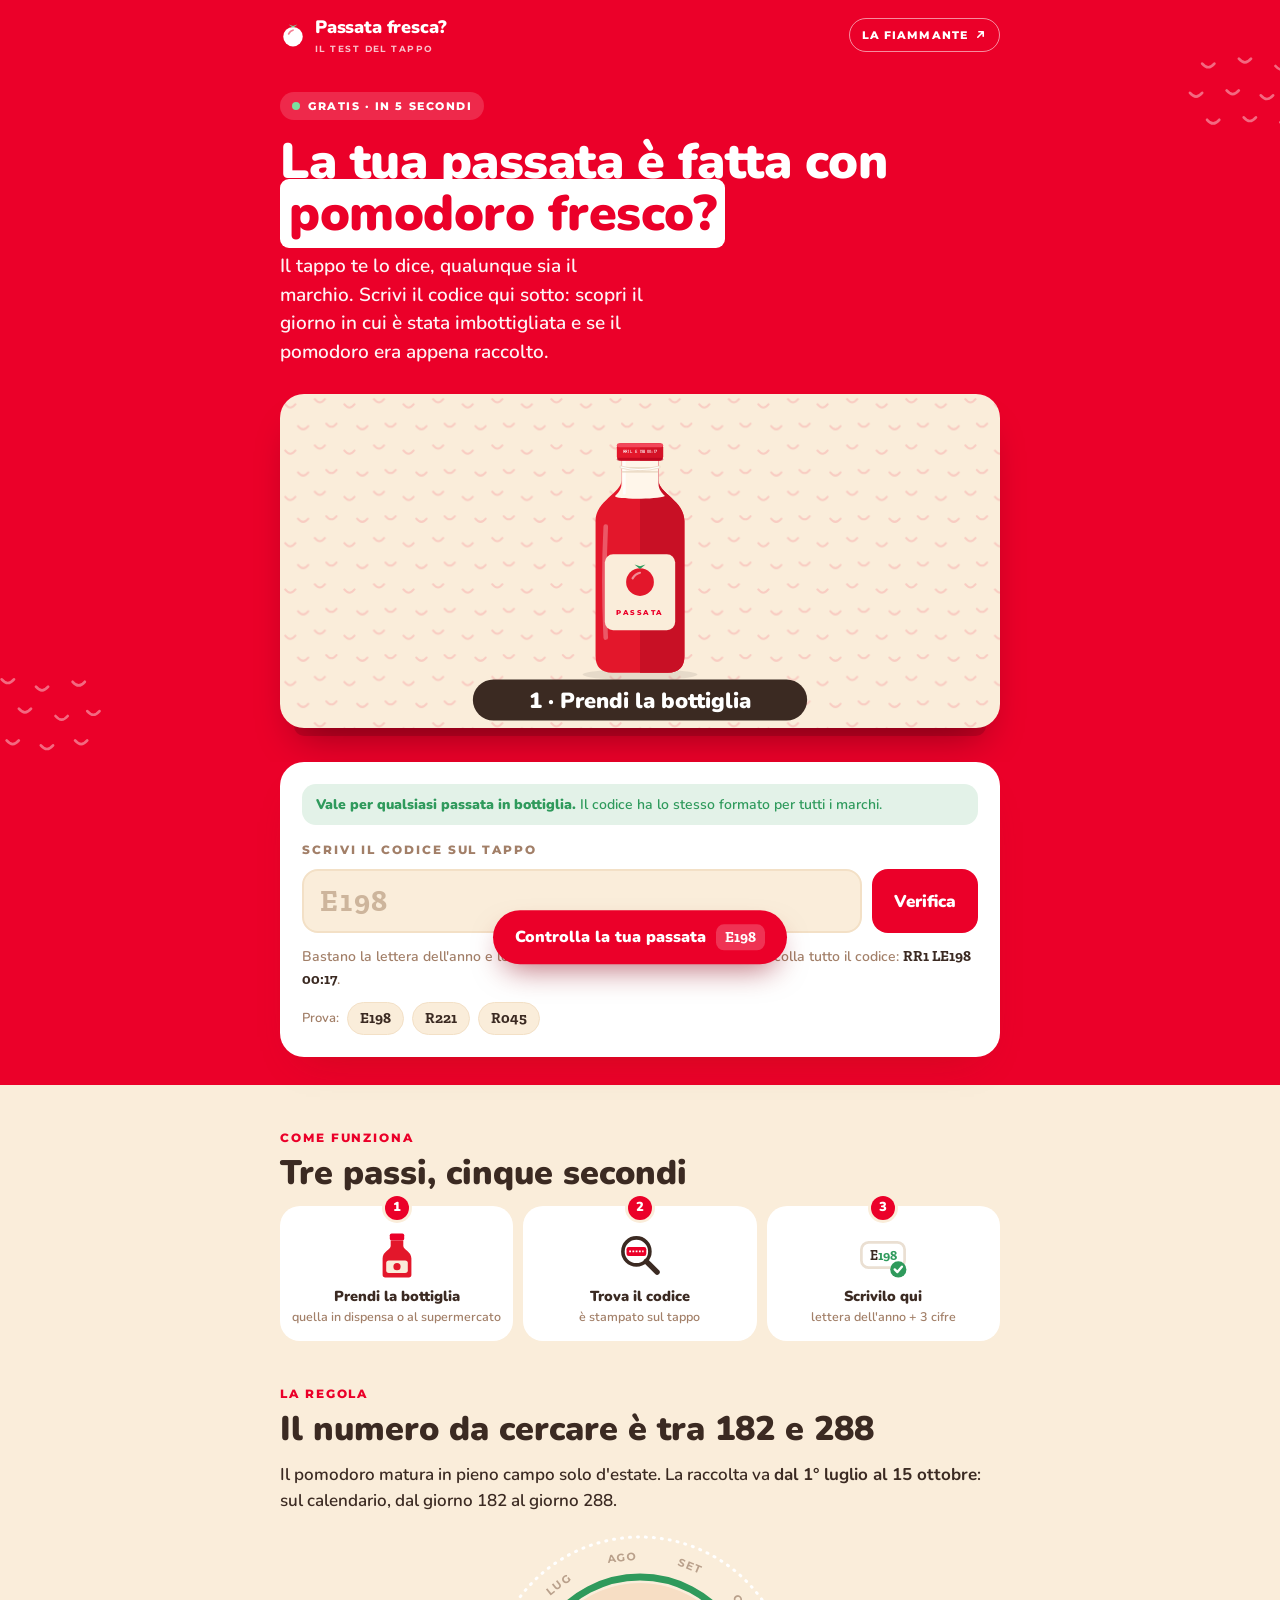
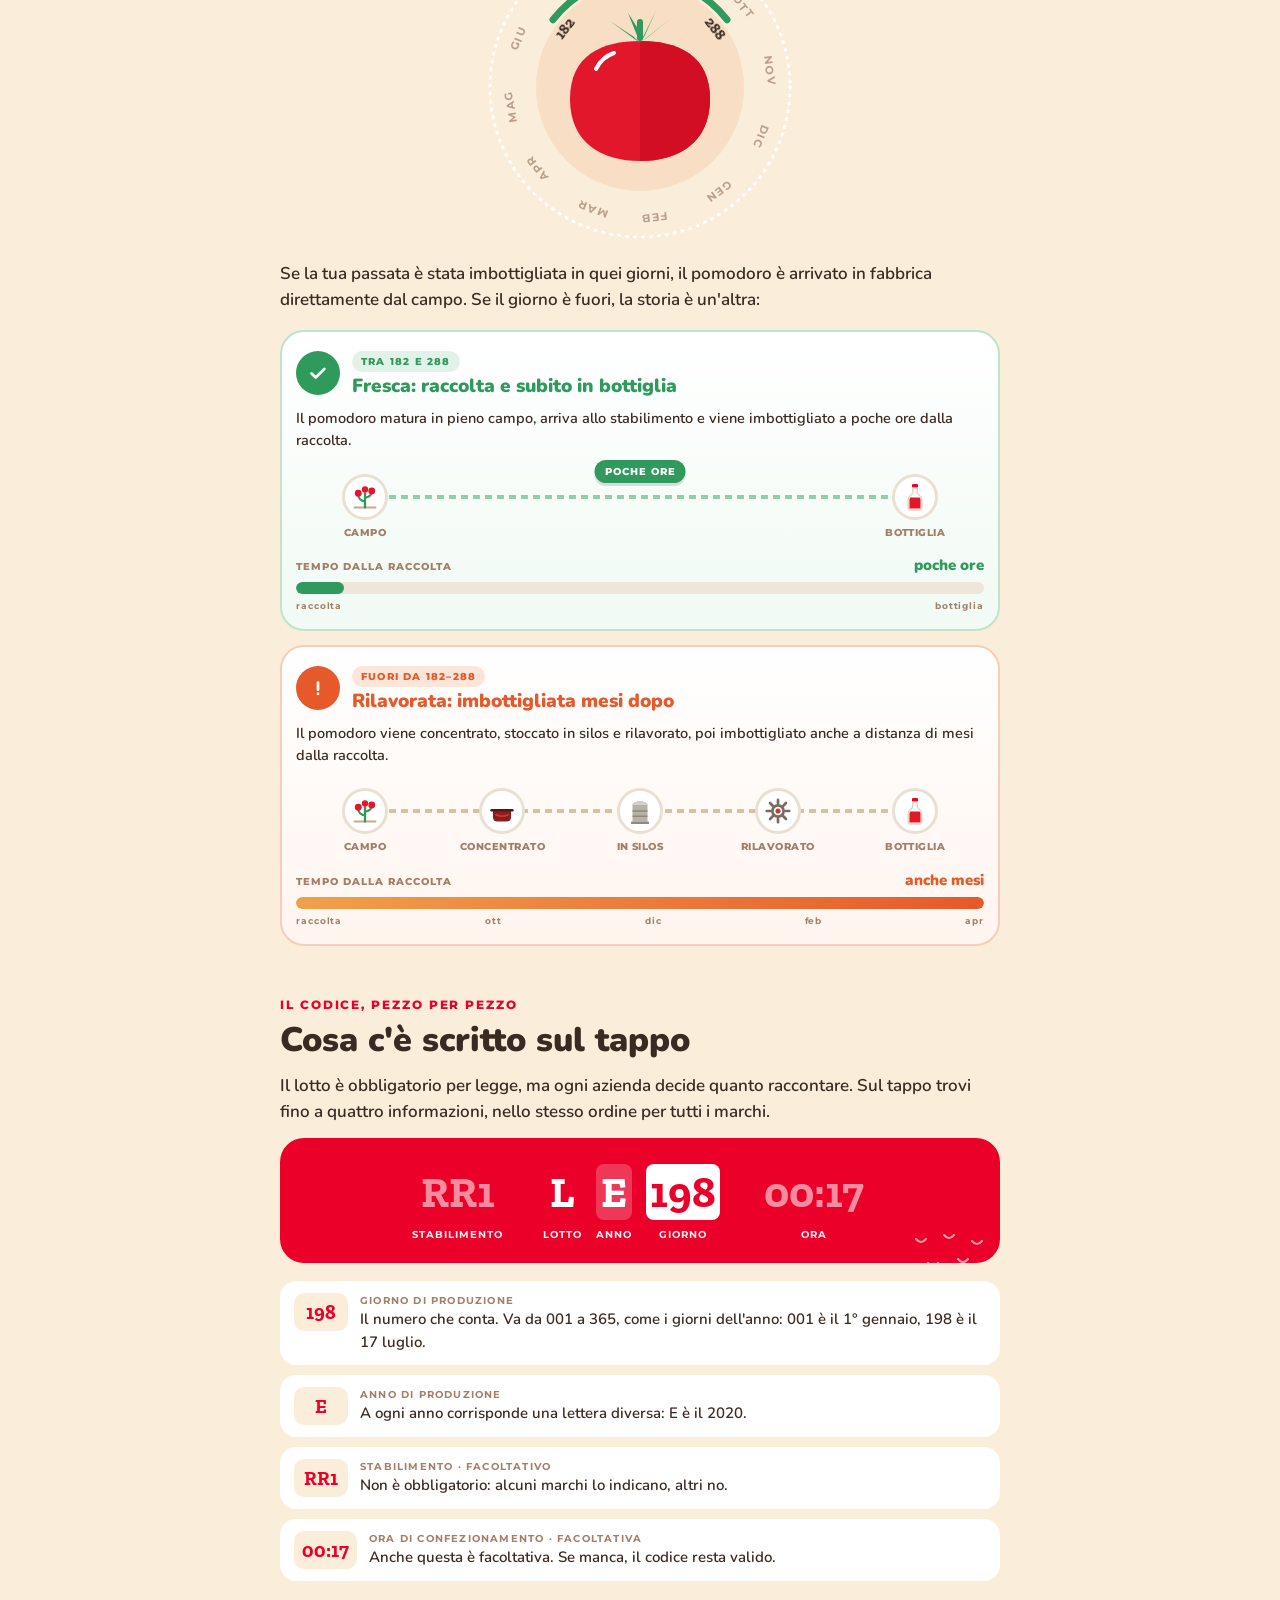
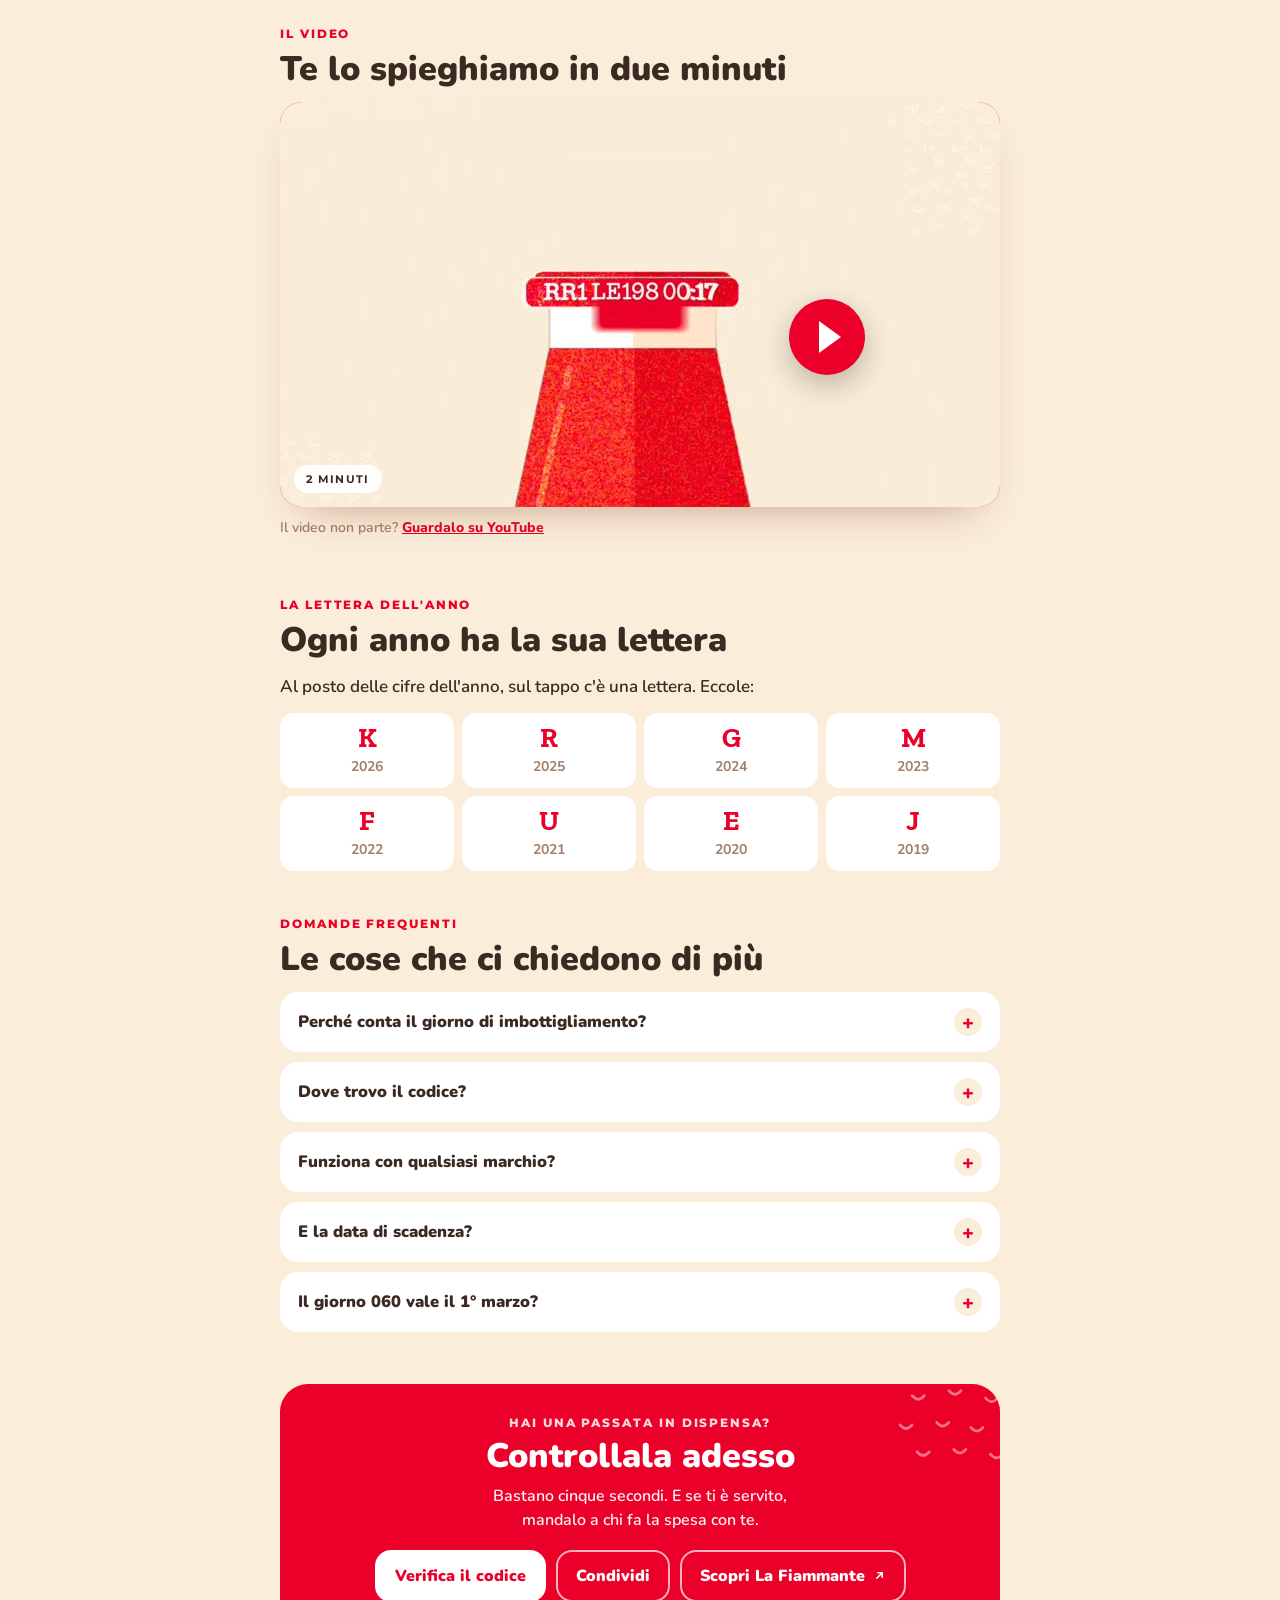
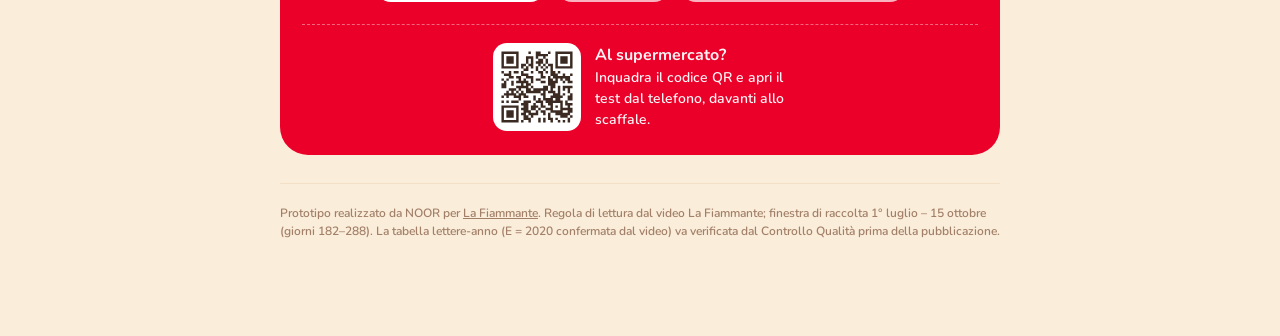
==== index.html @ 9646d36f "Un solo form: il codice ha lo stesso formato per tutti i marchi Co-Authored-By: Claude Opus 5.5 <nor" ====
<!DOCTYPE html>
<html lang="it">
<head>
<meta charset="UTF-8">
<meta name="viewport" content="width=device-width, initial-scale=1">
<title>La tua passata è fresca? Controlla il codice sul tappo</title>
<meta name="description" content="Scrivi il codice stampato sul tappo della passata e scopri in pochi secondi quando è stata imbottigliata e se è fatta con pomodoro appena raccolto.">
<meta name="theme-color" content="#EB0029">
<link rel="preconnect" href="https://fonts.googleapis.com">
<link rel="preconnect" href="https://fonts.gstatic.com" crossorigin>
<link href="https://fonts.googleapis.com/css2?family=Zilla+Slab:wght@500;600;700&family=Montserrat:wght@600;700;800&family=Nunito:wght@500;600;800;900&family=DotGothic16&display=swap" rel="stylesheet">
<style>
  :root{
    --red:#EB0029; --red-dark:#C10022; --cream:#FAEDDA; --cream-2:#F3E0C6;
    --ink:#3B2A22; --brown:#A27F68; --green:#2F9A5C; --green-bg:#E3F2E8; --orange:#E5592A; --orange-bg:#FCE6DA;
    --white:#fff;
    --slab:"Zilla Slab",Georgia,serif; --caps:Montserrat,system-ui,sans-serif; --round:Nunito,system-ui,sans-serif;
    --squig:url("data:image/svg+xml,%3Csvg xmlns='http://www.w3.org/2000/svg' width='120' height='90' viewBox='0 0 120 90'%3E%3Cg fill='none' stroke='white' stroke-width='2.2' stroke-linecap='round' opacity='.75'%3E%3Cpath d='M6 10q5 6 10 0'/%3E%3Cpath d='M34 6q5 6 10 0'/%3E%3Cpath d='M62 12q5 6 10 0'/%3E%3Cpath d='M92 8q5 6 10 0'/%3E%3Cpath d='M18 34q5 6 10 0'/%3E%3Cpath d='M48 30q5 6 10 0'/%3E%3Cpath d='M78 36q5 6 10 0'/%3E%3Cpath d='M104 32q5 6 10 0'/%3E%3Cpath d='M8 58q5 6 10 0'/%3E%3Cpath d='M38 56q5 6 10 0'/%3E%3Cpath d='M66 60q5 6 10 0'/%3E%3Cpath d='M94 56q5 6 10 0'/%3E%3Cpath d='M22 80q5 6 10 0'/%3E%3Cpath d='M52 78q5 6 10 0'/%3E%3Cpath d='M82 82q5 6 10 0'/%3E%3C/g%3E%3C/svg%3E");
  }
  *{box-sizing:border-box}
  html{-webkit-text-size-adjust:100%}
  body{margin:0;background:var(--cream);color:var(--ink);font-family:var(--round);font-weight:600;line-height:1.5}
  .wrap{max-width:680px;margin:0 auto;padding:0 20px}
  .caps{font-family:var(--caps);font-weight:800;text-transform:uppercase;letter-spacing:.16em;font-size:12px}

  /* HERO */
  .hero{background:var(--red);color:var(--white);position:relative;overflow:hidden;padding:36px 0 0}
  .hero::before,.hero::after{content:"";position:absolute;width:150px;height:110px;background:var(--squig) no-repeat;background-size:contain;pointer-events:none}
  .hero::before{top:-34px;right:-50px;opacity:.55}
  .hero::after{bottom:-20px;left:-40px;opacity:.55}
  .tag{display:inline-block;font-family:var(--caps);font-weight:700;font-size:11px;letter-spacing:.14em;text-transform:uppercase;background:rgba(255,255,255,.16);padding:5px 10px;border-radius:999px}
  .hero h1{font-family:var(--round);font-weight:900;font-size:clamp(32px,8.5vw,50px);line-height:1.04;margin:16px 0 12px;letter-spacing:-.01em}
  .hero p{margin:0;font-size:17px;opacity:.92;max-width:30em}
  .neck{position:relative;width:210px;margin:30px auto 0;height:150px}
  .neck .band{position:absolute;left:50%;top:0;transform:translateX(-50%);background:var(--white);color:var(--red);border-radius:10px;padding:7px 14px;font-family:var(--slab);font-weight:700;font-size:19px;white-space:nowrap;box-shadow:0 6px 0 rgba(0,0,0,.12);z-index:2}
  .neck .band b{background:var(--red);color:var(--white);border-radius:5px;padding:0 4px}
  .neck .glass{position:absolute;left:50%;top:22px;transform:translateX(-50%);width:120px;height:130px;
    background:linear-gradient(90deg,#F2404F 0 50%,#E3172B 50% 100%);clip-path:polygon(22% 0,78% 0,100% 100%,0 100%)}
  .neck .glass::before{content:"";position:absolute;inset:0 0 auto;height:26px;background:#fff;opacity:.95}

  /* FORM */
  .panel{background:var(--white);border-radius:24px;padding:22px;margin-top:-1px;box-shadow:0 20px 40px -26px rgba(120,40,10,.35)}
  .formwrap{background:var(--red);padding-bottom:28px}
  .formwrap .panel{margin-top:0}
  label.caps{display:block;color:var(--brown);margin-bottom:10px}
  .row{display:flex;gap:10px}
  #code{flex:1;min-width:0;font-family:var(--slab);font-weight:700;font-size:30px;letter-spacing:.06em;text-transform:uppercase;color:var(--ink);
    padding:12px 16px;border:2px solid var(--cream-2);background:var(--cream);border-radius:16px;outline:none;transition:border-color .15s,background .15s}
  #code.long{font-size:20px;letter-spacing:.02em}
  #code::placeholder{color:#CDB59C}
  #code:focus{border-color:var(--red);background:#fff}
  .go{flex:none;background:var(--red);color:#fff;border:0;border-radius:16px;padding:0 22px;font-family:var(--round);font-weight:900;font-size:17px;cursor:pointer;transition:background .15s,transform .1s}
  .go:hover{background:var(--red-dark)} .go:active{transform:scale(.97)}
  .hint{font-size:14px;color:var(--brown);margin:12px 0 0}
  .hint code{font-family:var(--slab);font-weight:700;color:var(--ink);font-size:15px}
  .chips{display:flex;gap:8px;flex-wrap:wrap;margin-top:12px;align-items:center}
  .chips span.l{font-size:13px;color:var(--brown)}
  .chip{font-family:var(--slab);font-weight:700;font-size:15px;border:1.5px solid var(--cream-2);background:var(--cream);border-radius:999px;padding:4px 12px;cursor:pointer;color:var(--ink)}
  .chip:hover{border-color:var(--red);color:var(--red)}

  /* RESULT */
  #result:empty{display:none}
  #result{margin-top:16px}
  .res{background:var(--white);border-radius:24px;padding:22px;box-shadow:0 20px 40px -26px rgba(120,40,10,.35);animation:pop .35s ease}
  @keyframes pop{from{opacity:0;transform:translateY(8px)}to{opacity:1;transform:none}}
  .res .caps{color:var(--brown)}
  .res .date{font-family:var(--slab);font-weight:700;font-size:clamp(28px,7vw,38px);line-height:1.1;margin:6px 0 4px}
  .parts{display:flex;flex-wrap:wrap;gap:6px;margin-top:10px}
  .note{font-size:13px;color:var(--brown);margin:8px 0 0}
  .part{background:var(--cream);border-radius:10px;padding:6px 9px;text-align:center}
  .part b{display:block;font-family:var(--slab);font-size:20px;line-height:1.1}
  .part small{font-family:var(--caps);font-weight:700;font-size:9px;letter-spacing:.12em;text-transform:uppercase;color:var(--brown)}
  .part.key{background:var(--red);color:#fff}.part.key small{color:rgba(255,255,255,.85)}
  .verdict{display:flex;gap:14px;align-items:center;margin-top:18px;padding:14px 16px;border-radius:18px}
  .verdict.ok{background:var(--green-bg);color:var(--green)}
  .verdict.no{background:var(--orange-bg);color:var(--orange)}
  .verdict .ic{flex:none;width:44px;height:44px;border-radius:50%;display:flex;align-items:center;justify-content:center;color:#fff}
  .verdict.ok .ic{background:var(--green)} .verdict.no .ic{background:var(--orange)}
  .verdict strong{display:block;font-weight:900;font-size:17px;line-height:1.25}
  .verdict span{font-size:14px;color:var(--ink);opacity:.8}
  .dialwrap{display:flex;justify-content:center;margin:12px 0 0}
  .dial{width:min(320px,100%);height:auto;display:block}
  .stats{display:grid;grid-template-columns:1fr 1fr;gap:10px;margin-top:6px}
  .stat{background:var(--cream);border-radius:14px;padding:10px 14px}
  .stat small{font-family:var(--caps);font-weight:700;font-size:10px;letter-spacing:.12em;text-transform:uppercase;color:var(--brown)}
  .stat b{display:block;font-family:var(--slab);font-size:22px}
  .err{background:var(--orange-bg);color:var(--ink);border-radius:18px;padding:16px 18px}
  .err b{color:var(--orange)}
  select{font-family:var(--round);font-weight:700;font-size:16px;padding:8px 12px;border-radius:12px;border:1.5px solid var(--cream-2);background:#fff;margin-top:10px}

  /* SECTIONS */
  section{padding:44px 0 0}
  h2{font-family:var(--round);font-weight:900;font-size:clamp(26px,6.5vw,34px);line-height:1.1;margin:8px 0 14px}
  .eyebrow{color:var(--red)}
  p.body{font-size:17px;margin:0 0 14px}

  /* VIDEO */
  .video{position:relative;aspect-ratio:16/9;border-radius:22px;overflow:hidden;background:var(--red);box-shadow:0 20px 40px -24px rgba(120,40,10,.45)}
  .video button.facade{all:unset;cursor:pointer;position:absolute;inset:0;display:block}
  .video img{width:100%;height:100%;object-fit:cover;display:block}
  .video .playbtn{position:absolute;left:76%;top:58%;transform:translate(-50%,-50%);width:76px;height:76px;border-radius:50%;background:var(--red);box-shadow:0 10px 30px rgba(0,0,0,.25);transition:transform .15s}
  .video button:hover .playbtn{transform:translate(-50%,-50%) scale(1.07)}
  .video .playbtn::after{content:"";position:absolute;left:30px;top:22px;border-left:22px solid #fff;border-top:16px solid transparent;border-bottom:16px solid transparent}
  .video .vlabel{position:absolute;left:14px;bottom:14px;background:rgba(255,255,255,.95);color:var(--ink);border-radius:999px;padding:6px 12px;font-family:var(--caps);font-weight:700;font-size:11px;letter-spacing:.12em;text-transform:uppercase}
  .video iframe{position:absolute;inset:0;width:100%;height:100%;border:0}
  .vfallback{font-size:14px;color:var(--brown);margin-top:10px}
  .vfallback a{color:var(--red);font-weight:800}

  /* ANATOMY */
  .anatomy{background:var(--red);color:#fff;border-radius:24px;padding:26px 16px 22px;position:relative;overflow:hidden}
  .anatomy::after{content:"";position:absolute;right:-30px;bottom:-56px;width:120px;height:90px;background:var(--squig) no-repeat;background-size:contain;opacity:.8}
  .code-big{display:flex;justify-content:center;align-items:flex-start;gap:clamp(6px,2.4vw,14px);font-family:var(--slab);font-weight:700;position:relative;z-index:1}
  .seg{text-align:center}
  .seg b{display:block;font-size:clamp(21px,6.4vw,44px);line-height:1;padding:6px 4px;border-radius:8px}
  .seg small{display:block;margin-top:8px;font-family:var(--caps);font-weight:700;font-size:clamp(8px,2.2vw,10px);letter-spacing:.1em;text-transform:uppercase;line-height:1.3;opacity:.95}
  .seg.opt b{opacity:.55}
  .seg.key b{background:#fff;color:var(--red)}
  .seg.yy b{background:rgba(255,255,255,.22)}
  .gap{width:clamp(4px,2vw,12px)}
  .legend{display:grid;gap:10px;margin-top:18px}
  .lg{display:flex;gap:12px;align-items:flex-start;background:#fff;border-radius:16px;padding:12px 14px}
  .lg .k{flex:none;min-width:54px;text-align:center;font-family:var(--slab);font-weight:700;font-size:20px;color:var(--red);background:var(--cream);border-radius:10px;padding:4px 8px}
  .lg p{margin:0;font-size:15px}
  .lg p em{font-style:normal;font-family:var(--caps);font-weight:700;font-size:10px;letter-spacing:.12em;text-transform:uppercase;color:var(--brown);display:block}

  /* RULE */
  .rule{display:grid;gap:12px;margin-top:6px}
  .rc{border-radius:20px;padding:16px 18px;display:flex;gap:14px;align-items:flex-start}
  .rc.ok{background:var(--green-bg)} .rc.no{background:var(--orange-bg)}
  .rc .ic{flex:none;width:40px;height:40px;border-radius:50%;display:flex;align-items:center;justify-content:center;color:#fff}
  .rc.ok .ic{background:var(--green)} .rc.no .ic{background:var(--orange)}
  .rc strong{display:block;font-weight:900;font-size:17px}
  .rc.ok strong{color:var(--green)} .rc.no strong{color:var(--orange)}
  .rc p{margin:2px 0 0;font-size:15px}

  /* YEARS */
  .years{display:grid;grid-template-columns:repeat(4,1fr);gap:8px}
  .yr{background:#fff;border-radius:14px;padding:10px 6px;text-align:center}
  .yr b{display:block;font-family:var(--slab);font-size:28px;color:var(--red);line-height:1.1}
  .yr span{font-size:14px;color:var(--brown);font-weight:700}


  /* ===== ANIMATIONS ===== */
  @keyframes rise{from{opacity:0;transform:translateY(22px)}}
  @keyframes drop{0%{opacity:0;transform:translate(-50%,-60px) rotate(-8deg)}60%{opacity:1;transform:translate(-50%,6px) rotate(2deg)}80%{transform:translate(-50%,-2px) rotate(-1deg)}}
  @keyframes glassUp{from{transform:translate(-50%,90px)}}
  @keyframes floaty{50%{transform:translateY(-8px) rotate(3deg)}}
  @keyframes floaty2{50%{transform:translateY(8px) rotate(-3deg)}}
  @keyframes pulseHL{0%,100%{box-shadow:0 0 0 0 rgba(235,0,41,.0)}50%{box-shadow:0 0 0 5px rgba(235,0,41,.18)}}
  @keyframes popIn{0%{opacity:0;transform:scale(.4)}70%{transform:scale(1.12)}100%{opacity:1;transform:none}}
  @keyframes segIn{0%{opacity:0;transform:translateY(18px) scale(.8)}70%{transform:translateY(-3px) scale(1.04)}100%{opacity:1;transform:none}}
  @keyframes keyBounce{0%,100%{transform:none}30%{transform:translateY(-6px) scale(1.08)}60%{transform:translateY(1px)}}
  @keyframes draw{from{stroke-dashoffset:1}}
  @keyframes tomatoIn{0%{transform:translate(160px,172px) scale(.2) rotate(-25deg);opacity:0}65%{transform:translate(160px,172px) scale(1.08) rotate(4deg);opacity:1}100%{transform:translate(160px,172px)}}
  @keyframes sweep{from{transform:rotate(var(--from))}}
  @keyframes fadeIn{from{opacity:0}}
  @keyframes shake{20%,60%{transform:translateX(-7px)}40%,80%{transform:translateX(7px)}}
  @keyframes ring{0%{box-shadow:0 0 0 0 rgba(255,255,255,.7),0 10px 30px rgba(0,0,0,.25)}100%{box-shadow:0 0 0 22px rgba(255,255,255,0),0 10px 30px rgba(0,0,0,.25)}}
  @keyframes flipIn{from{opacity:0;transform:perspective(400px) rotateX(-80deg)}}

  .hero .tag{animation:rise .6s both .05s}
  .hero h1{animation:rise .7s cubic-bezier(.2,.8,.2,1) both .15s}
  .hero p{animation:rise .7s cubic-bezier(.2,.8,.2,1) both .3s}
  .neck .glass{animation:glassUp .9s cubic-bezier(.2,.8,.2,1) both .35s}
  .neck .band{animation:drop .9s cubic-bezier(.3,.7,.3,1) both .8s}
  .neck .band b{animation:pulseHL 2.4s ease-in-out infinite 2s}
  .hero::before{animation:floaty 6s ease-in-out infinite}
  .hero::after{animation:floaty2 7s ease-in-out infinite}
  .anatomy::after{animation:floaty 6s ease-in-out infinite}
  .formwrap .panel{animation:rise .7s cubic-bezier(.2,.8,.2,1) both .5s}
  .chip{transition:transform .15s,border-color .15s,color .15s}
  .chip:hover{transform:translateY(-2px)}
  #code.shake,#code2.shake{animation:shake .4s}

  .rv{opacity:0;transform:translateY(28px);transition:opacity .7s ease,transform .7s cubic-bezier(.2,.8,.2,1)}
  .rv.in{opacity:1;transform:none}

  .anatomy:not(.play) .seg{opacity:0}
  .anatomy.play .seg{animation:segIn .55s cubic-bezier(.3,.7,.3,1) both;animation-delay:calc(var(--i)*110ms)}
  .anatomy.play .seg.key b{animation:keyBounce 1.6s ease-in-out infinite 1.4s}
  .legend .lg.rv{transition-delay:calc(var(--i)*90ms)}
  .rule .rc.rv{transition-delay:calc(var(--i)*120ms)}
  .rc .ic,.verdict .ic{animation:none}
  .rc.in .ic{animation:popIn .5s both .3s}

  .years:not(.play) .yr{opacity:0}
  .years.play .yr{animation:flipIn .5s cubic-bezier(.2,.8,.2,1) both;animation-delay:calc(var(--i)*70ms)}

  .video .playbtn{animation:ring 1.8s ease-out infinite}

  .dial .arcd{stroke-dasharray:1;stroke-dashoffset:0}
  .dial .tom{transform:translate(160px,172px)}
  .dial .needle{transform-box:view-box;transform-origin:160px 160px;transform:rotate(var(--a))}
  .dialwrap:not(.play) .dial .arcd{stroke-dashoffset:1}
  .dialwrap:not(.play) .dial .tom,.dialwrap:not(.play) .dial .lbl{opacity:0}
  .dialwrap.play .dial .arcd{animation:draw 1.1s cubic-bezier(.4,0,.2,1) both .5s}
  .dialwrap.play .dial .tom{animation:tomatoIn .8s cubic-bezier(.3,.7,.3,1) both .1s}
  .dialwrap.play .dial .lbl{animation:fadeIn .6s both .9s}
  .dialwrap.play .dial .needle{animation:sweep 1.5s cubic-bezier(.25,.8,.25,1) both .4s}
  .dialwrap.play .dial .big{animation:fadeIn .3s both .4s}

  .res .parts .part{animation:popIn .45s both;animation-delay:calc(.15s + var(--i)*80ms)}
  .res .verdict{animation:rise .5s both .35s}
  .res .verdict .ic{animation:popIn .5s both .7s}
  .res .stat{animation:rise .5s both;animation-delay:calc(1.2s + var(--i)*100ms)}
  .res .date{animation:rise .5s both .05s}

  @media (prefers-reduced-motion:reduce){
    .rv{opacity:1;transform:none}
    .anatomy:not(.play) .seg,.years:not(.play) .yr,.dialwrap:not(.play) .dial .tom,.dialwrap:not(.play) .dial .lbl{opacity:1}
    .dialwrap:not(.play) .dial .arcd{stroke-dashoffset:0}
  }

  /* ===== TOMATO CHARACTER ===== */
  @keyframes wobble{0%,100%{transform:rotate(-2.5deg) scale(1,1)}25%{transform:rotate(0) scale(1.03,.97)}50%{transform:rotate(2.5deg) scale(1,1)}75%{transform:rotate(0) scale(.98,1.03)}}
  @keyframes hop{0%,55%,100%{transform:translateY(0) scale(1,1)}10%{transform:translateY(0) scale(1.1,.88)}28%{transform:translateY(-22px) scale(.94,1.08)}42%{transform:translateY(0) scale(1.08,.9)}50%{transform:translateY(-4px) scale(.99,1.01)}}
  @keyframes tilt{0%,100%{transform:rotate(0)}20%{transform:rotate(-9deg)}40%{transform:rotate(7deg)}60%{transform:rotate(-4deg)}80%{transform:rotate(2deg)}}
  @keyframes leafWig{0%,100%{transform:rotate(0)}50%{transform:rotate(-7deg)}}
  @keyframes boing{0%{transform:scale(1)}25%{transform:scale(1.18,.8)}50%{transform:scale(.88,1.16) translateY(-14px)}75%{transform:scale(1.06,.94)}100%{transform:scale(1)}}
  @keyframes sheen{0%,70%,100%{opacity:.35}80%{opacity:.8}}
  @keyframes fall{0%{transform:translate(0,-22px) rotate(0) scale(.7);opacity:0}15%{opacity:1;transform:translate(0,-2px) rotate(40deg) scale(1)}75%{transform:translate(0,64px) rotate(220deg);opacity:1}92%{transform:translate(0,80px) rotate(260deg) scale(.4);opacity:0}100%{opacity:0}}
  @keyframes slosh{0%,100%{transform:scaleX(1) translateY(0)}50%{transform:scaleX(1.05) translateY(-2px)}}
  @keyframes grow{from{stroke-dashoffset:1}}
  @keyframes leafPop{from{transform:scale(0)}}
  @keyframes ripen{0%{fill:#9CCB4A}45%{fill:#F2B134}100%{fill:#E3172B}}
  @keyframes tomPop{0%{transform:scale(0)}70%{transform:scale(1.2)}100%{transform:scale(1)}}
  @keyframes ride{0%{transform:translate(0,0) scale(0);opacity:0}8%{transform:translate(0,0) scale(1);opacity:1}55%{transform:translate(118px,-52px) rotate(300deg)}72%{transform:translate(172px,-30px) rotate(400deg)}86%{transform:translate(174px,22px) rotate(430deg) scale(.4);opacity:0}100%{opacity:0;transform:translate(174px,22px) scale(.4)}}
  @keyframes fill{0%,70%{transform:scaleY(.05)}88%,96%{transform:scaleY(1)}100%{transform:scaleY(.05)}}

  .dial .tomi{transform-box:fill-box;transform-origin:50% 100%;animation:wobble 3.6s ease-in-out infinite}
  .dial .leaves{transform-box:fill-box;transform-origin:50% 100%;animation:leafWig 2.4s ease-in-out infinite}
  .dial .shine{animation:sheen 4s infinite}
  .dial.ok .tomi{animation:hop 2.2s ease-in-out infinite 2s}
  .dial.no .tomi{animation:tilt 2.6s ease-in-out infinite 2s}
  .dialwrap{cursor:pointer;-webkit-tap-highlight-color:transparent}
  .dialwrap.boing .dial .tomi{animation:boing .6s ease-out}

  .neck .fall{position:absolute;top:34px;width:28px;height:28px;z-index:1;filter:drop-shadow(0 0 0 #fff) drop-shadow(0 2px 0 rgba(255,255,255,.9));pointer-events:none}
  .neck .fall svg{width:100%;height:100%;display:block;animation:fall 2.6s ease-in infinite}
  .neck .fall.a{left:62px}.neck .fall.a svg{animation-delay:1.4s}
  .neck .fall.b{left:98px;width:26px;height:26px}.neck .fall.b svg{animation-delay:2.1s;animation-duration:2.9s}
  .neck .fall.c{left:128px}.neck .fall.c svg{animation-delay:2.8s;animation-duration:2.4s}
  .neck .glass{overflow:visible}
  .neck .glass::after{content:"";position:absolute;left:0;right:0;top:26px;height:5px;background:rgba(255,255,255,.35);border-radius:3px;animation:slosh 1.6s ease-in-out infinite 2s}

  .scene{width:100%;height:auto;display:block;margin:6px 0 4px;overflow:visible}
  .scene .st{stroke-dasharray:1;stroke-dashoffset:0}
  .scene .lf,.scene .tm{transform-box:fill-box;transform-origin:50% 100%}
  .scene .tm{transform-origin:50% 50%}
  .scenewrap:not(.play) .scene .st{stroke-dashoffset:1}
  .scenewrap:not(.play) .scene .lf,.scenewrap:not(.play) .scene .tm,.scenewrap:not(.play) .scene .ride,.scenewrap:not(.play) .scene .lvl{opacity:0}
  .scenewrap.play .scene .st{animation:grow 1.2s cubic-bezier(.4,0,.2,1) both;animation-delay:calc(var(--d)*1s)}
  .scenewrap.play .scene .lf{animation:leafPop .5s cubic-bezier(.3,.7,.3,1) both;animation-delay:calc(var(--d)*1s)}
  .scenewrap.play .scene .tm{animation:tomPop .6s cubic-bezier(.3,.7,.3,1) both;animation-delay:calc(var(--d)*1s)}
  .scenewrap.play .scene .tm circle.bd{animation:ripen 3s ease-in-out both;animation-delay:calc(var(--d)*1s + .3s)}
  .scenewrap.play .scene .ride{transform-box:view-box;animation:ride 4.2s ease-in-out infinite 3.2s}
  .scenewrap.play .scene .lvl{transform-box:fill-box;transform-origin:50% 100%;animation:fill 4.2s ease-in-out infinite 3.2s}
  .scap{display:flex;justify-content:space-between;font-family:var(--caps);font-weight:700;font-size:10px;letter-spacing:.12em;text-transform:uppercase;color:var(--brown);padding:0 2px}
  @media (prefers-reduced-motion:reduce){
    .dial .tomi,.dial .leaves,.neck .fall svg,.scene *{animation:none!important}
    .scenewrap:not(.play) .scene *{opacity:1!important;stroke-dashoffset:0!important}
  }

  /* ===== HERO: bottiglia → tappo → codice ===== */
  @keyframes lensIn{from{opacity:0;transform:translateY(40px) scale(.94)}}
  @keyframes zoomLoop{
    0%,13%{transform:translate(0,0) scale(1);animation-timing-function:cubic-bezier(.6,0,.25,1)}
    25%,35%{transform:translate(-1540px,-190px) scale(6.5);animation-timing-function:cubic-bezier(.6,0,.25,1)}
    47%,84%{transform:translate(-1960px,-254px) scale(8);animation-timing-function:cubic-bezier(.6,0,.25,1)}
    96%,100%{transform:translate(0,0) scale(1)}}
  @keyframes hintLoop{0%,2%{opacity:0}5%,12%{opacity:1}17%,100%{opacity:0}}
  @keyframes s1{0%,13%{opacity:1}16%,95%{opacity:0}98%,100%{opacity:1}}
  @keyframes s2{0%,15%{opacity:0}18%,36%{opacity:1}39%,100%{opacity:0}}
  @keyframes s3{0%,38%{opacity:0}41%,86%{opacity:1}89%,100%{opacity:0}}
  @keyframes hlLoop{0%,49%{opacity:0;transform:scale(.5)}52%{opacity:1;transform:scale(1.15)}54%,84%{opacity:1;transform:scale(1)}88%,100%{opacity:0}}
  @keyframes labLoop{0%,52%{opacity:0}56%,84%{opacity:1}88%,100%{opacity:0}}
  @keyframes txtE{0%,50%{fill:#fff}52%,84%{fill:#3B2A22}88%,100%{fill:#fff}}
  @keyframes txtG{0%,50%{fill:#fff}52%,84%{fill:#EB0029}88%,100%{fill:#fff}}
  @keyframes pulseRing{0%{transform:scale(1);opacity:.9}100%{transform:scale(1.3);opacity:0}}
  @keyframes arrNudge{50%{transform:translateX(-5px)}}
  .lens{width:100%;margin:28px 0 0;border-radius:24px;overflow:hidden;background:var(--cream);box-shadow:0 22px 0 -14px rgba(0,0,0,.14),0 24px 40px -18px rgba(0,0,0,.4);animation:lensIn .8s cubic-bezier(.2,.8,.2,1) both .4s}
  .lens svg{display:block;width:100%;height:auto}
  .lens .zm{transform-box:view-box;transform-origin:0 0;animation:zoomLoop 13s infinite 1.2s}
  .lens .hint{opacity:0;animation:hintLoop 13s infinite 1.2s}
  .lens .ringc{transform-box:fill-box;transform-origin:50% 50%;animation:pulseRing 1.3s ease-out infinite}
  .lens .arr{animation:arrNudge .9s ease-in-out infinite}
  .lens .s{opacity:0}.lens .s1{opacity:1;animation:s1 13s infinite 1.2s}.lens .s2{animation:s2 13s infinite 1.2s}.lens .s3{animation:s3 13s infinite 1.2s}
  .lens .hl{transform-box:fill-box;transform-origin:50% 50%;opacity:0;animation:hlLoop 13s infinite 1.2s}
  .lens .hlG{animation-delay:1.7s}
  .lens .lab{opacity:0;animation:labLoop 13s infinite 1.2s}
  .lens .lab2{animation-delay:1.7s}
  #tE{animation:txtE 13s infinite 1.2s}#t198{animation:txtG 13s infinite 1.7s}
  .hero{padding-bottom:34px}
  @media (prefers-reduced-motion:reduce){
    .lens,.lens *{animation:none!important}
    .lens .zm{transform:translate(-1960px,-254px) scale(8)}
    .lens .hint,.lens .s1,.lens .s2{opacity:0}.lens .s3,.lens .hl,.lens .lab{opacity:1}
    #tE{fill:#3B2A22}#t198{fill:#EB0029}
  }

  /* ===== FRESCA vs RILAVORATA ===== */
  @keyframes runA{0%{left:10%;opacity:0;transform:translate(-50%,0) scale(.3)}8%{opacity:1;left:10%;transform:translate(-50%,0) scale(1)}34%{left:90%;opacity:1;transform:translate(-50%,0) scale(1)}42%{left:90%;opacity:0;transform:translate(-50%,0) scale(.3)}100%{left:90%;opacity:0}}
  @keyframes fillA{0%,32%{transform:scaleY(.04)}46%,92%{transform:scaleY(1)}100%{transform:scaleY(.04)}}
  @keyframes ndA{0%,6%{border-color:#EADFD2;transform:none}10%,16%{border-color:#2F9A5C;transform:scale(1.14)}22%,32%{border-color:#EADFD2;transform:none}36%,60%{border-color:#2F9A5C;transform:scale(1.14)}70%,100%{border-color:#EADFD2;transform:none}}
  @keyframes barA{0%{width:0}8%,92%{width:7%}100%{width:0}}
  @keyframes runB{0%{left:10%;opacity:0;transform:translate(-50%,0) scale(.3)}4%{left:10%;opacity:1;transform:translate(-50%,0) scale(1)}12%{left:10%}24%{left:30%}34%{left:30%}46%{left:50%}60%{left:50%}70%{left:70%}80%{left:70%}92%{left:90%;opacity:1}97%{left:90%;opacity:1}100%{left:90%;opacity:0}}
  @keyframes dull{0%,10%{fill:#E3172B}34%{fill:#C13A2A}60%{fill:#A6492F}92%,100%{fill:#876048}}
  @keyframes dullLeaf{0%,10%{fill:#2F9A5C}40%{fill:#8A9A4A}92%,100%{fill:#9B8A5E}}
  @keyframes barB{0%{width:0}92%,100%{width:100%}}
  @keyframes gearSpin{to{transform:rotate(360deg)}}
  @keyframes steamUp{0%{opacity:0;transform:translateY(3px)}50%{opacity:.9}100%{opacity:0;transform:translateY(-4px)}}
  @keyframes nd1{0%,0%{border-color:#EADFD2;transform:none}1%,10%{border-color:#E5592A;transform:scale(1.14)}13%,100%{border-color:#EADFD2;transform:none}}
  @keyframes nd2{0%,17%{border-color:#EADFD2;transform:none}21%,34%{border-color:#E5592A;transform:scale(1.14)}37%,100%{border-color:#EADFD2;transform:none}}
  @keyframes nd3{0%,41%{border-color:#EADFD2;transform:none}45%,60%{border-color:#E5592A;transform:scale(1.14)}63%,100%{border-color:#EADFD2;transform:none}}
  @keyframes nd4{0%,63%{border-color:#EADFD2;transform:none}67%,80%{border-color:#E5592A;transform:scale(1.14)}83%,100%{border-color:#EADFD2;transform:none}}
  @keyframes nd5{0%,85%{border-color:#EADFD2;transform:none}89%,100%{border-color:#E5592A;transform:scale(1.14)}100%,100%{border-color:#EADFD2;transform:none}}

  .lanes{display:grid;gap:14px;margin:18px 0 6px}
  .lane{border-radius:24px;padding:16px 14px;border:2.5px solid transparent;position:relative}
  .lane.ok{border-color:#BFE3CB;background:linear-gradient(#fff,#F1FAF4)}
  .lane.no{border-color:#F6CDB8;background:linear-gradient(#fff,#FFF5EF)}
  .lhead{display:flex;gap:12px;align-items:center}
  .lic{flex:none;width:44px;height:44px;border-radius:50%;display:flex;align-items:center;justify-content:center;color:#fff}
  .lane.ok .lic{background:var(--green)}.lane.no .lic{background:var(--orange)}
  .lhead .lt{min-width:0}
  .lchip{display:inline-block;font-family:var(--caps);font-weight:800;font-size:10px;letter-spacing:.12em;text-transform:uppercase;padding:3px 9px;border-radius:999px;margin-bottom:4px}
  .lane.ok .lchip{background:var(--green-bg);color:var(--green)}.lane.no .lchip{background:var(--orange-bg);color:var(--orange)}
  .lhead strong{display:block;font-weight:900;font-size:19px;line-height:1.15}
  .lane.ok strong{color:var(--green)}.lane.no strong{color:var(--orange)}
  .lsub{font-size:14.5px;margin:10px 0 0}
  .lanes,.lane{min-width:0}
  .track{position:relative;display:grid;grid-template-columns:repeat(5,minmax(0,1fr));margin-top:22px;align-items:start}
  .track::before{content:"";position:absolute;left:10%;right:10%;top:21px;height:4px;border-radius:2px;background:repeating-linear-gradient(90deg,#D9BFA3 0 7px,transparent 7px 12px)}
  .lane.ok .track::before{background:repeating-linear-gradient(90deg,#8FD0A5 0 7px,transparent 7px 12px)}
  .node{position:relative;z-index:1;text-align:center;padding:0 1px}
  .node .ico{width:46px;height:46px;margin:0 auto;border-radius:50%;background:#fff;border:3px solid #EADFD2;display:flex;align-items:center;justify-content:center}
  .node .ico svg{width:30px;height:30px;display:block}
  .node small{display:block;font-family:var(--caps);font-weight:800;font-size:9.5px;letter-spacing:.05em;text-transform:uppercase;color:var(--brown);margin-top:7px;line-height:1.2;hyphens:manual}
  .tomtok{position:absolute;top:10px;left:10%;width:24px;height:24px;z-index:3;transform:translate(-50%,0);opacity:0;filter:drop-shadow(0 2px 0 rgba(0,0,0,.15))}
  .tomtok circle{fill:#E3172B;stroke:#fff;stroke-width:2.2}.tomtok path{fill:#2F9A5C}
  .zap{position:absolute;left:50%;top:-14px;transform:translateX(-50%);z-index:2;background:var(--green);color:#fff;font-family:var(--caps);font-weight:800;font-size:10px;letter-spacing:.1em;text-transform:uppercase;padding:4px 10px;border-radius:999px;white-space:nowrap;box-shadow:0 3px 0 rgba(0,0,0,.12)}
  .tbar{margin-top:16px}
  .tbar .tl{display:flex;justify-content:space-between;align-items:baseline;font-family:var(--caps);font-weight:800;font-size:10px;letter-spacing:.1em;text-transform:uppercase;color:var(--brown)}
  .tbar .tl b{font-family:var(--round);font-size:15px;letter-spacing:0;text-transform:none;font-weight:900}
  .lane.ok .tbar .tl b{color:var(--green)}.lane.no .tbar .tl b{color:var(--orange)}
  .tbar .bar{height:12px;border-radius:999px;background:#EFE5D8;margin-top:6px;overflow:hidden}
  .tbar .bar i{display:block;height:100%;border-radius:999px;width:7%}
  .lane.ok .bar i{background:var(--green)}.lane.no .bar i{background:linear-gradient(90deg,#F0A04B,#E5592A);width:100%}
  .tbar .mm{display:flex;justify-content:space-between;font-family:var(--caps);font-weight:700;font-size:9px;letter-spacing:.1em;color:var(--brown);margin-top:5px}
  .lane.no .gearg{transform-box:fill-box;transform-origin:center}
  .lane.no .steam{opacity:0}
  .lanes.play .lane.ok .tomtok{animation:runA 3.6s cubic-bezier(.5,0,.3,1) infinite}
  .lanes.play .lane.ok .n1 .ico,.lanes.play .lane.ok .n5 .ico{animation:ndA 3.6s infinite}
  .lanes.play .lane.ok .liq{transform-box:fill-box;transform-origin:50% 100%;animation:fillA 3.6s ease-in-out infinite}
  .lanes.play .lane.ok .bar i{animation:barA 3.6s ease-out infinite}
  .lanes.play .lane.no .tomtok{animation:runB 13s linear infinite}
  .lanes.play .lane.no .tomtok circle{animation:dull 13s linear infinite}
  .lanes.play .lane.no .tomtok path{animation:dullLeaf 13s linear infinite}
  .lanes.play .lane.no .n1 .ico{animation:nd1 13s infinite}.lanes.play .lane.no .n2 .ico{animation:nd2 13s infinite}.lanes.play .lane.no .n3 .ico{animation:nd3 13s infinite}.lanes.play .lane.no .n4 .ico{animation:nd4 13s infinite}.lanes.play .lane.no .n5 .ico{animation:nd5 13s infinite}
  .lanes.play .lane.no .bar i{animation:barB 13s linear infinite}
  .lanes.play .lane.no .gearg{animation:gearSpin 4s linear infinite}
  .lanes.play .lane.no .steam{animation:steamUp 1.8s ease-in-out infinite}
  .lanes.play .lane.no .steam:nth-of-type(2){animation-delay:.5s}
  .lanes.play .lane.no .steam:nth-of-type(3){animation-delay:1s}
  .lanes.one{margin:16px 0 0}
  .lanes.one .lane{padding:14px 12px}
  .lanes.one .lhead,.lanes.one .lsub{display:none}
  .lanes.one .track{margin-top:14px}
  .lanes.one .node small{font-size:8.5px;letter-spacing:0}
  @media (prefers-reduced-motion:reduce){.lanes *{animation:none!important}.lanes .tomtok{opacity:0}.lane.ok .bar i{width:7%}}

  /* ===== TOPBAR ===== */
  .topbar{background:var(--red);color:#fff;position:relative;z-index:5}
  .topbar .wrap{display:flex;align-items:center;justify-content:space-between;gap:12px;padding-top:14px;padding-bottom:0}
  .brand{display:flex;align-items:center;gap:9px;font-family:var(--round);font-weight:900;font-size:18px;letter-spacing:-.01em;color:#fff;text-decoration:none}
  .brand small{display:block;font-family:var(--caps);font-weight:700;font-size:9px;letter-spacing:.16em;text-transform:uppercase;opacity:.75;margin-top:1px}
  .ext{display:inline-flex;align-items:center;gap:6px;font-family:var(--caps);font-weight:800;font-size:11px;letter-spacing:.1em;text-transform:uppercase;color:#fff;text-decoration:none;border:1.5px solid rgba(255,255,255,.55);padding:8px 12px;border-radius:999px;transition:background .15s,color .15s;white-space:nowrap}
  .ext:hover{background:#fff;color:var(--red)}
  .hero .kicker{display:inline-flex;gap:8px;align-items:center;font-family:var(--caps);font-weight:800;font-size:11px;letter-spacing:.14em;text-transform:uppercase;background:rgba(255,255,255,.16);padding:6px 12px;border-radius:999px}
  .hero .kicker i{width:8px;height:8px;border-radius:50%;background:#7BE0A0;box-shadow:0 0 0 0 rgba(123,224,160,.7);animation:pulseDot 2s infinite}
  @keyframes pulseDot{70%{box-shadow:0 0 0 9px rgba(123,224,160,0)}100%{box-shadow:0 0 0 0 rgba(123,224,160,0)}}
  .hero h1 em{font-style:normal;background:#fff;color:var(--red);padding:0 .18em;border-radius:.18em;box-decoration-break:clone;-webkit-box-decoration-break:clone}
  .hero p.lead{font-size:18px;margin:0 0 6px;opacity:.95;max-width:34ch}

  /* ===== TABS ===== */
  .tabs{display:grid;grid-template-columns:1fr 1fr;gap:4px;background:var(--cream);border-radius:16px;padding:4px;margin-bottom:18px}
  .tab{all:unset;cursor:pointer;text-align:center;font-family:var(--round);font-weight:900;font-size:15px;padding:10px 6px;border-radius:12px;color:var(--brown);transition:background .2s,color .2s,box-shadow .2s}
  .tab small{display:block;font-family:var(--caps);font-weight:700;font-size:9px;letter-spacing:.12em;text-transform:uppercase;opacity:.8;margin-top:1px}
  .tab[aria-selected="true"]{background:#fff;color:var(--red);box-shadow:0 4px 12px -6px rgba(120,40,10,.45)}
  .tab:focus-visible{outline:2px solid var(--red);outline-offset:2px}
  .anyb{background:var(--green-bg);color:var(--green);border-radius:14px;padding:10px 14px;font-size:14px;margin-bottom:16px}
  .anyb b{font-weight:900}
  #code2{flex:1;min-width:0;font-family:var(--slab);font-weight:700;font-size:26px;color:var(--ink);padding:12px 16px;border:2px solid var(--cream-2);background:var(--cream);border-radius:16px;outline:none}
  #code2::placeholder{color:#CDB59C;font-size:20px}
  #code2:focus{border-color:var(--red);background:#fff}
  .note-soft{font-size:12.5px;color:var(--brown);margin:14px 0 0;padding-top:12px;border-top:1.5px dashed var(--cream-2)}

  /* ===== STEPS 3 ===== */
  .steps3{display:grid;grid-template-columns:repeat(3,1fr);gap:10px;counter-reset:s}
  .st3{background:#fff;border-radius:20px;padding:14px 10px 16px;text-align:center;position:relative}
  .st3::before{counter-increment:s;content:counter(s);position:absolute;top:-10px;left:50%;transform:translateX(-50%);width:24px;height:24px;border-radius:50%;background:var(--red);color:#fff;font-family:var(--round);font-weight:900;font-size:13px;display:flex;align-items:center;justify-content:center;box-shadow:0 0 0 3px var(--cream)}
  .st3 svg{width:54px;height:54px;display:block;margin:8px auto 6px}
  .st3 b{display:block;font-weight:900;font-size:14.5px;line-height:1.2}
  .st3 span{display:block;font-size:12.5px;color:var(--brown);margin-top:3px;line-height:1.3}

  /* ===== BIG NUMBER ===== */
  .magic{display:flex;align-items:center;justify-content:center;gap:12px;margin:6px 0 14px;font-family:var(--slab);font-weight:700}
  .magic b{font-size:clamp(46px,13vw,68px);line-height:1;color:var(--green);background:var(--green-bg);border-radius:18px;padding:6px 14px}
  .magic span{font-family:var(--caps);font-size:12px;letter-spacing:.14em;text-transform:uppercase;color:var(--brown)}

  /* ===== FAQ ===== */
  .faq{display:grid;gap:10px}
  .faq details{background:#fff;border-radius:18px;padding:0 18px;transition:box-shadow .2s}
  .faq details[open]{box-shadow:0 14px 30px -22px rgba(120,40,10,.45)}
  .faq summary{list-style:none;cursor:pointer;display:flex;justify-content:space-between;align-items:center;gap:12px;padding:16px 0;font-weight:900;font-size:16.5px;line-height:1.25}
  .faq summary::-webkit-details-marker{display:none}
  .faq summary::after{content:"+";flex:none;width:28px;height:28px;border-radius:50%;background:var(--cream);color:var(--red);display:flex;align-items:center;justify-content:center;font-size:20px;font-weight:900;transition:transform .25s}
  .faq details[open] summary::after{transform:rotate(45deg)}
  .faq details p{margin:0 0 16px;font-size:15.5px}

  /* ===== END CTA ===== */
  .endcta{background:var(--red);color:#fff;border-radius:28px;padding:30px 22px 24px;margin-top:52px;position:relative;overflow:hidden;text-align:center}
  .endcta::before{content:"";position:absolute;width:150px;height:110px;right:-40px;top:-30px;background:var(--squig) no-repeat;background-size:contain;opacity:.6}
  .endcta h2{color:#fff;margin:6px 0 8px}
  .endcta p{margin:0 auto 18px;max-width:34ch;opacity:.95}
  .btns{display:flex;flex-wrap:wrap;gap:10px;justify-content:center}
  .btn{all:unset;cursor:pointer;display:inline-flex;align-items:center;gap:8px;font-family:var(--round);font-weight:900;font-size:16px;padding:14px 20px;border-radius:16px;transition:transform .12s,background .15s}
  .btn:active{transform:scale(.97)}
  .btn.w{background:#fff;color:var(--red)} .btn.w:hover{background:var(--cream)}
  .btn.o{border:2px solid rgba(255,255,255,.7);color:#fff;padding:12px 18px} .btn.o:hover{background:rgba(255,255,255,.12)}
  .qrbox{display:flex;gap:14px;align-items:center;justify-content:center;margin-top:22px;padding-top:18px;border-top:1.5px dashed rgba(255,255,255,.4);text-align:left}
  .qrbox .q{flex:none;width:88px;height:88px;background:#fff;border-radius:14px;padding:6px}
  .qrbox .q svg{width:100%;height:100%;display:block}
  .qrbox p{margin:0;font-size:14px;max-width:24ch}
  .qrbox b{display:block;font-size:16px}
  .toast{position:fixed;left:50%;bottom:90px;transform:translate(-50%,20px);background:var(--ink);color:#fff;font-weight:800;font-size:14px;padding:10px 16px;border-radius:999px;opacity:0;pointer-events:none;transition:.3s;z-index:30}
  .toast.on{opacity:1;transform:translate(-50%,0)}

  /* ===== STICKY CTA ===== */
  .sticky{position:fixed;left:12px;right:12px;bottom:12px;z-index:20;display:flex;justify-content:center;transform:translateY(140%);transition:transform .35s cubic-bezier(.2,.8,.2,1);pointer-events:none}
  .sticky.on{transform:none}
  .sticky button{all:unset;pointer-events:auto;cursor:pointer;display:flex;align-items:center;gap:10px;background:var(--red);color:#fff;font-family:var(--round);font-weight:900;font-size:16px;padding:14px 22px;border-radius:999px;box-shadow:0 14px 30px -10px rgba(140,0,20,.6)}
  .sticky button span{font-family:var(--slab);background:rgba(255,255,255,.2);padding:2px 9px;border-radius:8px;font-size:15px}

  /* ===== RESULT extras ===== */
  .res .actions{display:flex;flex-wrap:wrap;gap:8px;margin-top:16px}
  .res .actions button,.res .actions a{all:unset;cursor:pointer;font-family:var(--round);font-weight:900;font-size:14.5px;padding:10px 14px;border-radius:12px;background:var(--cream);color:var(--ink);display:inline-flex;gap:6px;align-items:center}
  .res .actions button:hover,.res .actions a:hover{background:var(--cream-2)}
  .res .fine{font-size:12.5px;color:var(--brown);margin:14px 0 0}

  @media (min-width:900px){
    .wrap{max-width:760px}
    .hero p.lead{font-size:19px}
  }
  footer{margin:28px 0 0;padding:20px 0 96px;border-top:1.5px solid var(--cream-2);font-size:12px;color:var(--brown);font-weight:600}
  @media (prefers-reduced-motion:reduce){*{animation:none!important;transition:none!important}}
</style>
</head>
<body>

<div class="topbar"><div class="wrap">
  <a class="brand" href="#top"><svg width="26" height="26" viewBox="0 0 24 24"><circle cx="12" cy="13.5" r="9" fill="#fff"/><path d="M12 5.2l-4-3 4 1.4 4-1.4z" fill="#7BE0A0"/><path d="M8 11q1.5-3 4-3.4" stroke="#EB0029" stroke-width="1.6" stroke-linecap="round" fill="none" opacity=".5"/></svg><span>Passata fresca?<small>Il test del tappo</small></span></a>
  <a class="ext" href="https://www.lafiammante.it" target="_blank" rel="noopener">La Fiammante <svg width="13" height="13" viewBox="0 0 24 24" fill="none" stroke="currentColor" stroke-width="3" stroke-linecap="round" stroke-linejoin="round"><path d="M7 17L17 7M9 7h8v8"/></svg></a>
</div></div>
<header class="hero" id="top">
  <div class="wrap">
    <span class="kicker"><i></i>Gratis · in 5 secondi</span>
    <h1>La tua passata è fatta con <em>pomodoro fresco?</em></h1>
    <p class="lead">Il tappo te lo dice, qualunque sia il marchio. Scrivi il codice qui sotto: scopri il giorno in cui è stata imbottigliata e se il pomodoro era appena raccolto.</p>
    <div class="lens" aria-hidden="true">
      <svg viewBox="0 0 560 260">
        <defs>
          <linearGradient id="capV" x1="0" y1="0" x2="0" y2="1"><stop offset="0" stop-color="#fff" stop-opacity=".16"/><stop offset=".45" stop-color="#fff" stop-opacity="0"/><stop offset="1" stop-color="#000" stop-opacity=".38"/></linearGradient>
          <linearGradient id="capSide" x1="0" x2="1">
            <stop offset="0" stop-color="#9E0019"/><stop offset=".22" stop-color="#E0102E"/><stop offset=".42" stop-color="#FF4560"/><stop offset=".55" stop-color="#F01B3A"/><stop offset="1" stop-color="#8F0016"/>
          </linearGradient>
          <radialGradient id="capTop" cx=".4" cy=".35" r=".8"><stop offset="0" stop-color="#FF6A7E"/><stop offset=".6" stop-color="#F01B3A"/><stop offset="1" stop-color="#C4001F"/></radialGradient>
          <pattern id="rib" width="1.7" height="20" patternUnits="userSpaceOnUse"><rect width=".8" height="20" fill="#000" opacity=".45"/><rect x=".8" width=".4" height="20" fill="#fff" opacity=".32"/></pattern>
          <clipPath id="sideClip"><path d="M137 44V60A23 3.6 0 0 0 183 60V44z"/></clipPath>
        <pattern id="sq" width="46" height="36" patternUnits="userSpaceOnUse"><g fill="none" stroke="#EB0029" stroke-width="1.6" stroke-linecap="round" opacity=".14"><path d="M4 8q4 5 8 0"/><path d="M27 4q4 5 8 0"/><path d="M14 25q4 5 8 0"/><path d="M36 23q4 5 8 0"/></g></pattern>
        </defs>
        <rect width="560" height="260" fill="url(#sq)"/>
        <g class="zm"><g transform="translate(164.8 8) scale(.72)">
          <ellipse cx="160" cy="292" rx="62" ry="6" fill="#000" opacity=".08"/>
          <!-- bottiglia -->
          <path d="M140 60h40v22c0 14 28 22 28 44v146q0 18-18 18h-60q-18 0-18-18V126c0-22 28-30 28-44z" fill="#E3172B"/>
          <path d="M160 60h20v22c0 14 28 22 28 44v146q0 18-18 18h-30z" fill="#C81025"/>
          <path d="M140 60h40v26c0 6 4 10 7 13-9 4-54 4-54 0 3-3 7-7 7-13z" fill="#FFF6EA"/><path d="M143 62v34" stroke="#fff" stroke-width="3" stroke-linecap="round" opacity=".8"/>
          <path d="M140 68.5h40M140.6 73h38.8" stroke="#E8D5BE" stroke-width="1.2"/><path d="M138.5 66.5q21.5 6 43 0v2.2q-21.5 6-43 0z" fill="#fff" stroke="#E8D5BE" stroke-width=".8"/>
          <path d="M123 132q-3 60 0 120" stroke="#fff" stroke-width="5" stroke-linecap="round" opacity=".28" fill="none"/>
          <rect x="122" y="162" width="76" height="82" rx="9" fill="#FAEDDA"/>
          <circle cx="160" cy="192" r="15" fill="#E3172B"/><path d="M160 178l-6-5 6 2 6-2z" fill="#2F9A5C"/><path d="M152 188q3-5 8-6" stroke="#fff" stroke-width="2.4" stroke-linecap="round" fill="none" opacity=".5"/>
          <text x="160" y="228" text-anchor="middle" font-family="Montserrat" font-weight="800" font-size="8" letter-spacing="1.6" fill="#EB0029">PASSATA</text>
          <!-- tappo piatto stile video -->
          <rect x="135" y="42" width="50" height="19" rx="4.5" fill="#E3172B"/>
          <path d="M160 42h20.500a4.500 4.500 0 0 1 4.500 4.500v10a4.500 4.500 0 0 1-4.500 4.500H160z" fill="#C81025" opacity=".55"/>
          <rect x="135" y="42" width="50" height="4.500" rx="2.200" fill="#F2475A"/>
          <rect x="135" y="57.800" width="50" height="3.200" rx="1.600" fill="#B3001C" opacity=".6"/>
          <!-- codice stampato -->
          <rect id="hE" class="hl hlE" rx="1.2" fill="#F2B134"/>
          <rect id="h198" class="hl hlG" rx="1.2" fill="#fff"/>
          <g class="code" font-family="DotGothic16, monospace" font-size="4.1">
            <text id="tR" y="52.2" fill="#fff">RR1</text><text id="tL" y="52.2" fill="#fff">L</text>
            <text id="tE" y="52.2" fill="#fff">E</text><text id="t198" y="52.2" fill="#fff">198</text>
            <text id="tT" y="52.2" fill="#fff">00:17</text>
          </g>
          <g class="lab lab1"><path id="lnE" stroke="#F2B134" stroke-width=".55" stroke-linecap="round"/><rect id="pE" rx="2.6" fill="#F2B134"/><text id="xE" font-family="Montserrat" font-weight="800" font-size="3" letter-spacing=".35" fill="#3B2A22" text-anchor="middle">ANNO</text></g>
          <g class="lab lab2"><path id="ln198" stroke="#fff" stroke-width=".55" stroke-linecap="round"/><rect id="p198" rx="2.6" fill="#3B2A22"/><text id="x198" font-family="Montserrat" font-weight="800" font-size="3" letter-spacing=".35" fill="#fff" text-anchor="middle">GIORNO</text></g>
        </g></g>
        <!-- indizio iniziale -->
        <g class="hint">
          <ellipse class="ringc" cx="280" cy="45" rx="27" ry="14" fill="none" stroke="#EB0029" stroke-width="2.4"/>
          <g class="arr"><path d="M326 45h-12" stroke="#EB0029" stroke-width="3.4" stroke-linecap="round"/><path d="M320 38l-8 7 8 7" fill="none" stroke="#EB0029" stroke-width="3.4" stroke-linecap="round" stroke-linejoin="round"/></g>
          <rect x="332" y="21" width="128" height="48" rx="16" fill="#EB0029"/>
          <text x="396" y="40" text-anchor="middle" font-family="Nunito" font-weight="900" font-size="17" fill="#fff">Il codice è</text>
          <text x="396" y="58" text-anchor="middle" font-family="Nunito" font-weight="900" font-size="17" fill="#fff">sul tappo</text>
        </g>
        <!-- didascalie passo-passo -->
        <g class="steps">
          <rect x="150" y="222" width="260" height="32" rx="16" fill="#3B2A22"/>
          <g font-family="Nunito" font-weight="900" font-size="17" fill="#fff" text-anchor="middle">
            <text class="s s1" x="280" y="244">1 · Prendi la bottiglia</text>
            <text class="s s2" x="280" y="244">2 · Guarda il tappo</text>
            <text class="s s3" x="280" y="244">3 · Leggi anno e giorno</text>
          </g>
        </g>
      </svg>
    </div>
  </div>
</header>

<div class="formwrap">
  <div class="wrap">
    <div class="panel" id="panel">
    <form id="f" autocomplete="off" novalidate>
      <div class="anyb"><b>Vale per qualsiasi passata in bottiglia.</b> Il codice ha lo stesso formato per tutti i marchi.</div>
      <label class="caps" for="code">Scrivi il codice sul tappo</label>
      <div class="row">
        <input id="code" placeholder="E198" maxlength="24" autocapitalize="characters" spellcheck="false" aria-describedby="hintTxt">
        <button class="go" type="submit">Verifica</button>
      </div>
      <p class="hint" id="hintTxt">Bastano la lettera dell'anno e le tre cifre del giorno: <code>E198</code>. Se preferisci, incolla tutto il codice: <code>RR1 LE198 00:17</code>.</p>
      <div class="chips"><span class="l">Prova:</span><span class="chip" role="button" tabindex="0" data-c="E198">E198</span><span class="chip" role="button" tabindex="0" data-c="R221">R221</span><span class="chip" role="button" tabindex="0" data-c="R045">R045</span></div>
    </form>
    </div>
    <div id="result" aria-live="polite"></div>
  </div>
</div>

<main class="wrap">

  <section>
    <div class="rv"><div class="caps eyebrow">Come funziona</div>
    <h2>Tre passi, cinque secondi</h2></div>
    <div class="steps3">
      <div class="st3 rv" style="--i:0"><svg viewBox="0 0 60 60"><rect x="22" y="6" width="16" height="8" rx="2" fill="#EB0029"/><path d="M23 14h14v6c0 4 9 6 9 14v18q0 3-3 3H17q-3 0-3-3V34c0-8 9-10 9-14z" fill="#E3172B"/><rect x="18" y="36" width="24" height="14" rx="3" fill="#FAEDDA"/><circle cx="30" cy="43" r="4" fill="#E3172B"/></svg><b>Prendi la bottiglia</b><span>quella in dispensa o al supermercato</span></div>
      <div class="st3 rv" style="--i:1"><svg viewBox="0 0 60 60"><circle cx="26" cy="26" r="15" fill="none" stroke="#3B2A22" stroke-width="4"/><path d="M37 37l12 12" stroke="#3B2A22" stroke-width="6" stroke-linecap="round"/><rect x="15" y="21" width="22" height="10" rx="2.5" fill="#EB0029"/><path d="M18 26h16" stroke="#fff" stroke-width="2" stroke-dasharray="2 1.6"/></svg><b>Trova il codice</b><span>è stampato sul tappo</span></div>
      <div class="st3 rv" style="--i:2"><svg viewBox="0 0 60 60"><rect x="6" y="16" width="48" height="28" rx="8" fill="#fff" stroke="#EADFD2" stroke-width="3"/><text x="30" y="36" text-anchor="middle" font-family="Zilla Slab, serif" font-weight="700" font-size="15" fill="#3B2A22">E<tspan fill="#2F9A5C">198</tspan></text><circle cx="47" cy="46" r="9" fill="#2F9A5C"/><path d="M43 46l3 3 5-6" stroke="#fff" stroke-width="2.6" fill="none" stroke-linecap="round" stroke-linejoin="round"/></svg><b>Scrivilo qui</b><span>lettera dell'anno + 3 cifre</span></div>
    </div>
  </section>

  <section>
    <div class="rv"><div class="caps eyebrow">La regola</div>
    <h2>Il numero da cercare è tra 182 e 288</h2>
    <p class="body">Il pomodoro matura in pieno campo solo d'estate. La raccolta va <b>dal 1° luglio al 15 ottobre</b>: sul calendario, dal giorno 182 al giorno 288.</p></div>
    <div class="dialwrap" id="ruleDial" data-play></div>
    <p class="body rv" style="margin-top:14px">Se la tua passata è stata imbottigliata in quei giorni, il pomodoro è arrivato in fabbrica direttamente dal campo. Se il giorno è fuori, la storia è un'altra:</p>
    <div class="lanes" id="lanesRule" data-play></div>
  </section>

  <section>
    <div class="rv"><div class="caps eyebrow">Il codice, pezzo per pezzo</div>
    <h2>Cosa c'è scritto sul tappo</h2>
    <p class="body">Il lotto è obbligatorio per legge, ma ogni azienda decide quanto raccontare. Sul tappo trovi fino a quattro informazioni, nello stesso ordine per tutti i marchi.</p></div>
        <div class="anatomy" data-play>
      <div class="code-big" aria-label="Esempio: RR1 LE198 00:17">
        <div style="--i:0" class="seg opt"><b>RR1</b><small>Stabili&shy;mento</small></div>
        <div class="gap"></div>
        <div style="--i:1" class="seg"><b>L</b><small>Lotto</small></div>
        <div style="--i:2" class="seg yy"><b>E</b><small>Anno</small></div>
        <div style="--i:3" class="seg key"><b>198</b><small>Giorno</small></div>
        <div class="gap"></div>
        <div style="--i:4" class="seg opt"><b>00:17</b><small>Ora</small></div>
      </div>
    </div>
    <div class="legend">
      <div class="lg rv" style="--i:0"><span class="k">198</span><p><em>Giorno di produzione</em>Il numero che conta. Va da 001 a 365, come i giorni dell'anno: 001 è il 1° gennaio, 198 è il 17 luglio.</p></div>
      <div class="lg rv" style="--i:1"><span class="k">E</span><p><em>Anno di produzione</em>A ogni anno corrisponde una lettera diversa: E è il 2020.</p></div>
      <div class="lg rv" style="--i:2"><span class="k">RR1</span><p><em>Stabilimento · facoltativo</em>Non è obbligatorio: alcuni marchi lo indicano, altri no.</p></div>
      <div class="lg rv" style="--i:3"><span class="k">00:17</span><p><em>Ora di confezionamento · facoltativa</em>Anche questa è facoltativa. Se manca, il codice resta valido.</p></div>
    </div>
  </section>

  <section class="rv">
    <div class="caps eyebrow">Il video</div>
    <h2>Te lo spieghiamo in due minuti</h2>
    <div class="video" id="video">
      <button class="facade" type="button" aria-label="Guarda il video">
        <img alt="" src="[data-uri]">
        <span class="playbtn"></span>
        <span class="vlabel">2 minuti</span>
      </button>
    </div>
    <p class="vfallback">Il video non parte? <a href="https://www.youtube.com/watch?v=cm6ONvZ_78g" target="_blank" rel="noopener">Guardalo su YouTube</a></p>
  </section>

  <section>
    <div class="rv"><div class="caps eyebrow">La lettera dell'anno</div>
    <h2>Ogni anno ha la sua lettera</h2>
    <p class="body">Al posto delle cifre dell'anno, sul tappo c'è una lettera. Eccole:</p></div>
    <div class="years" id="years" data-play></div>
  </section>

  <section>
    <div class="rv"><div class="caps eyebrow">Domande frequenti</div>
    <h2>Le cose che ci chiedono di più</h2></div>
    <div class="faq rv">
      <details><summary>Perché conta il giorno di imbottigliamento?</summary><p>Il pomodoro fresco esiste solo durante la raccolta, da luglio a metà ottobre. Una passata imbottigliata in quei giorni può essere fatta con pomodoro appena colto. Una bottiglia riempita a gennaio o a maggio no: il pomodoro è stato lavorato mesi prima, concentrato e conservato.</p></details>
      <details><summary>Dove trovo il codice?</summary><p>Sul tappo della bottiglia, stampato in piccolo. È una riga come <b>RR1 LE198 00:17</b>: a te servono solo la lettera dopo la L e le tre cifre che seguono.</p></details>
      <details><summary>Funziona con qualsiasi marchio?</summary><p>Sì. Il codice sul tappo ha lo stesso formato per tutte le passate in bottiglia: lettera dell'anno e giorno di produzione. Puoi controllare qualsiasi bottiglia, al supermercato o a casa.</p></details>
      <details><summary>E la data di scadenza?</summary><p>Non serve: ogni produttore la fissa a modo suo, a distanza di mesi o anni dalla produzione. Conta solo il giorno in cui la passata è stata imbottigliata.</p></details>
      <details><summary>Il giorno 060 vale il 1° marzo?</summary><p>Negli anni normali sì. Negli anni bisestili (2020, 2024, 2028) da marzo in poi tutto slitta di un giorno: 060 diventa il 29 febbraio. Il nostro calcolo ne tiene già conto.</p></details>
    </div>
  </section>

  <div class="endcta rv">
    <div class="caps" style="opacity:.85">Hai una passata in dispensa?</div>
    <h2>Controllala adesso</h2>
    <p>Bastano cinque secondi. E se ti è servito, mandalo a chi fa la spesa con te.</p>
    <div class="btns">
      <button class="btn w" type="button" id="toForm">Verifica il codice</button>
      <button class="btn o" type="button" id="shareBtn">Condividi</button>
      <a class="btn o" href="https://www.lafiammante.it" target="_blank" rel="noopener">Scopri La Fiammante <svg width="13" height="13" viewBox="0 0 24 24" fill="none" stroke="currentColor" stroke-width="3" stroke-linecap="round" stroke-linejoin="round"><path d="M7 17L17 7M9 7h8v8"/></svg></a>
    </div>
    <div class="qrbox"><div class="q"><svg version="1.1" viewBox="0 0 31 31" xmlns="http://www.w3.org/2000/svg"><path fill="#3B2A22" d="M1,1H2V2H1zM2,1H3V2H2zM3,1H4V2H3zM4,1H5V2H4zM5,1H6V2H5zM6,1H7V2H6zM7,1H8V2H7zM12,1H13V2H12zM15,1H16V2H15zM16,1H17V2H16zM20,1H21V2H20zM23,1H24V2H23zM24,1H25V2H24zM25,1H26V2H25zM26,1H27V2H26zM27,1H28V2H27zM28,1H29V2H28zM29,1H30V2H29zM1,2H2V3H1zM7,2H8V3H7zM15,2H16V3H15zM16,2H17V3H16zM17,2H18V3H17zM18,2H19V3H18zM19,2H20V3H19zM23,2H24V3H23zM29,2H30V3H29zM1,3H2V4H1zM3,3H4V4H3zM4,3H5V4H4zM5,3H6V4H5zM7,3H8V4H7zM11,3H12V4H11zM12,3H13V4H12zM13,3H14V4H13zM15,3H16V4H15zM18,3H19V4H18zM23,3H24V4H23zM25,3H26V4H25zM26,3H27V4H26zM27,3H28V4H27zM29,3H30V4H29zM1,4H2V5H1zM3,4H4V5H3zM4,4H5V5H4zM5,4H6V5H5zM7,4H8V5H7zM11,4H12V5H11zM13,4H14V5H13zM16,4H17V5H16zM17,4H18V5H17zM19,4H20V5H19zM23,4H24V5H23zM25,4H26V5H25zM26,4H27V5H26zM27,4H28V5H27zM29,4H30V5H29zM1,5H2V6H1zM3,5H4V6H3zM4,5H5V6H4zM5,5H6V6H5zM7,5H8V6H7zM11,5H12V6H11zM13,5H14V6H13zM15,5H16V6H15zM16,5H17V6H16zM17,5H18V6H17zM19,5H20V6H19zM23,5H24V6H23zM25,5H26V6H25zM26,5H27V6H26zM27,5H28V6H27zM29,5H30V6H29zM1,6H2V7H1zM7,6H8V7H7zM9,6H10V7H9zM10,6H11V7H10zM12,6H13V7H12zM13,6H14V7H13zM16,6H17V7H16zM18,6H19V7H18zM20,6H21V7H20zM21,6H22V7H21zM23,6H24V7H23zM29,6H30V7H29zM1,7H2V8H1zM2,7H3V8H2zM3,7H4V8H3zM4,7H5V8H4zM5,7H6V8H5zM6,7H7V8H6zM7,7H8V8H7zM9,7H10V8H9zM11,7H12V8H11zM13,7H14V8H13zM15,7H16V8H15zM17,7H18V8H17zM19,7H20V8H19zM21,7H22V8H21zM23,7H24V8H23zM24,7H25V8H24zM25,7H26V8H25zM26,7H27V8H26zM27,7H28V8H27zM28,7H29V8H28zM29,7H30V8H29zM10,8H11V9H10zM11,8H12V9H11zM15,8H16V9H15zM18,8H19V9H18zM21,8H22V9H21zM1,9H2V10H1zM4,9H5V10H4zM6,9H7V10H6zM7,9H8V10H7zM9,9H10V10H9zM13,9H14V10H13zM16,9H17V10H16zM17,9H18V10H17zM19,9H20V10H19zM21,9H22V10H21zM22,9H23V10H22zM24,9H25V10H24zM2,10H3V11H2zM3,10H4V11H3zM4,10H5V11H4zM9,10H10V11H9zM10,10H11V11H10zM11,10H12V11H11zM17,10H18V11H17zM21,10H22V11H21zM22,10H23V11H22zM23,10H24V11H23zM26,10H27V11H26zM29,10H30V11H29zM4,11H5V12H4zM5,11H6V12H5zM7,11H8V12H7zM8,11H9V12H8zM11,11H12V12H11zM12,11H13V12H12zM13,11H14V12H13zM17,11H18V12H17zM18,11H19V12H18zM20,11H21V12H20zM22,11H23V12H22zM23,11H24V12H23zM24,11H25V12H24zM25,11H26V12H25zM26,11H27V12H26zM27,11H28V12H27zM28,11H29V12H28zM1,12H2V13H1zM3,12H4V13H3zM8,12H9V13H8zM10,12H11V13H10zM13,12H14V13H13zM15,12H16V13H15zM16,12H17V13H16zM20,12H21V13H20zM21,12H22V13H21zM23,12H24V13H23zM25,12H26V13H25zM27,12H28V13H27zM28,12H29V13H28zM2,13H3V14H2zM5,13H6V14H5zM7,13H8V14H7zM8,13H9V14H8zM9,13H10V14H9zM10,13H11V14H10zM11,13H12V14H11zM13,13H14V14H13zM17,13H18V14H17zM18,13H19V14H18zM20,13H21V14H20zM21,13H22V14H21zM22,13H23V14H22zM23,13H24V14H23zM26,13H27V14H26zM28,13H29V14H28zM29,13H30V14H29zM1,14H2V15H1zM2,14H3V15H2zM5,14H6V15H5zM9,14H10V15H9zM11,14H12V15H11zM12,14H13V15H12zM20,14H21V15H20zM21,14H22V15H21zM22,14H23V15H22zM1,15H2V16H1zM2,15H3V16H2zM7,15H8V16H7zM8,15H9V16H8zM9,15H10V16H9zM10,15H11V16H10zM11,15H12V16H11zM13,15H14V16H13zM18,15H19V16H18zM19,15H20V16H19zM21,15H22V16H21zM22,15H23V16H22zM24,15H25V16H24zM26,15H27V16H26zM27,15H28V16H27zM28,15H29V16H28zM29,15H30V16H29zM4,16H5V17H4zM5,16H6V17H5zM6,16H7V17H6zM8,16H9V17H8zM11,16H12V17H11zM12,16H13V17H12zM14,16H15V17H14zM15,16H16V17H15zM16,16H17V17H16zM17,16H18V17H17zM18,16H19V17H18zM19,16H20V17H19zM21,16H22V17H21zM24,16H25V17H24zM26,16H27V17H26zM28,16H29V17H28zM3,17H4V18H3zM5,17H6V18H5zM7,17H8V18H7zM9,17H10V18H9zM11,17H12V18H11zM12,17H13V18H12zM13,17H14V18H13zM14,17H15V18H14zM15,17H16V18H15zM16,17H17V18H16zM18,17H19V18H18zM20,17H21V18H20zM21,17H22V18H21zM22,17H23V18H22zM24,17H25V18H24zM28,17H29V18H28zM2,18H3V19H2zM3,18H4V19H3zM4,18H5V19H4zM5,18H6V19H5zM6,18H7V19H6zM8,18H9V19H8zM9,18H10V19H9zM10,18H11V19H10zM17,18H18V19H17zM18,18H19V19H18zM22,18H23V19H22zM23,18H24V19H23zM24,18H25V19H24zM26,18H27V19H26zM29,18H30V19H29zM1,19H2V20H1zM3,19H4V20H3zM6,19H7V20H6zM7,19H8V20H7zM8,19H9V20H8zM10,19H11V20H10zM11,19H12V20H11zM14,19H15V20H14zM18,19H19V20H18zM21,19H22V20H21zM22,19H23V20H22zM23,19H24V20H23zM24,19H25V20H24zM25,19H26V20H25zM28,19H29V20H28zM29,19H30V20H29zM8,20H9V21H8zM14,20H15V21H14zM16,20H17V21H16zM18,20H19V21H18zM19,20H20V21H19zM20,20H21V21H20zM21,20H22V21H21zM23,20H24V21H23zM24,20H25V21H24zM28,20H29V21H28zM29,20H30V21H29zM1,21H2V22H1zM3,21H4V22H3zM5,21H6V22H5zM6,21H7V22H6zM7,21H8V22H7zM10,21H11V22H10zM11,21H12V22H11zM12,21H13V22H12zM15,21H16V22H15zM16,21H17V22H16zM17,21H18V22H17zM19,21H20V22H19zM20,21H21V22H20zM21,21H22V22H21zM22,21H23V22H22zM23,21H24V22H23zM24,21H25V22H24zM25,21H26V22H25zM27,21H28V22H27zM9,22H10V23H9zM10,22H11V23H10zM11,22H12V23H11zM14,22H15V23H14zM17,22H18V23H17zM20,22H21V23H20zM21,22H22V23H21zM25,22H26V23H25zM27,22H28V23H27zM28,22H29V23H28zM29,22H30V23H29zM1,23H2V24H1zM2,23H3V24H2zM3,23H4V24H3zM4,23H5V24H4zM5,23H6V24H5zM6,23H7V24H6zM7,23H8V24H7zM10,23H11V24H10zM11,23H12V24H11zM13,23H14V24H13zM14,23H15V24H14zM15,23H16V24H15zM17,23H18V24H17zM18,23H19V24H18zM21,23H22V24H21zM23,23H24V24H23zM25,23H26V24H25zM28,23H29V24H28zM1,24H2V25H1zM7,24H8V25H7zM9,24H10V25H9zM10,24H11V25H10zM11,24H12V25H11zM13,24H14V25H13zM14,24H15V25H14zM16,24H17V25H16zM19,24H20V25H19zM20,24H21V25H20zM21,24H22V25H21zM25,24H26V25H25zM26,24H27V25H26zM27,24H28V25H27zM28,24H29V25H28zM29,24H30V25H29zM1,25H2V26H1zM3,25H4V26H3zM4,25H5V26H4zM5,25H6V26H5zM7,25H8V26H7zM10,25H11V26H10zM11,25H12V26H11zM12,25H13V26H12zM15,25H16V26H15zM17,25H18V26H17zM18,25H19V26H18zM21,25H22V26H21zM22,25H23V26H22zM23,25H24V26H23zM24,25H25V26H24zM25,25H26V26H25zM28,25H29V26H28zM29,25H30V26H29zM1,26H2V27H1zM3,26H4V27H3zM4,26H5V27H4zM5,26H6V27H5zM7,26H8V27H7zM9,26H10V27H9zM10,26H11V27H10zM12,26H13V27H12zM13,26H14V27H13zM14,26H15V27H14zM15,26H16V27H15zM18,26H19V27H18zM20,26H21V27H20zM23,26H24V27H23zM24,26H25V27H24zM25,26H26V27H25zM26,26H27V27H26zM27,26H28V27H27zM28,26H29V27H28zM1,27H2V28H1zM3,27H4V28H3zM4,27H5V28H4zM5,27H6V28H5zM7,27H8V28H7zM10,27H11V28H10zM11,27H12V28H11zM13,27H14V28H13zM20,27H21V28H20zM25,27H26V28H25zM26,27H27V28H26zM27,27H28V28H27zM29,27H30V28H29zM1,28H2V29H1zM7,28H8V29H7zM10,28H11V29H10zM11,28H12V29H11zM12,28H13V29H12zM16,28H17V29H16zM18,28H19V29H18zM20,28H21V29H20zM21,28H22V29H21zM23,28H24V29H23zM28,28H29V29H28zM1,29H2V30H1zM2,29H3V30H2zM3,29H4V30H3zM4,29H5V30H4zM5,29H6V30H5zM6,29H7V30H6zM7,29H8V30H7zM9,29H10V30H9zM12,29H13V30H12zM16,29H17V30H16zM18,29H19V30H18zM21,29H22V30H21zM24,29H25V30H24zM26,29H27V30H26zM28,29H29V30H28z" id="qr-path" fill="#000000" fill-opacity="1" fill-rule="nonzero" stroke="none"/></svg></div><p><b>Al supermercato?</b>Inquadra il codice QR e apri il test dal telefono, davanti allo scaffale.</p></div>
  </div>

  <footer>Prototipo realizzato da NOOR per <a href="https://www.lafiammante.it" target="_blank" rel="noopener" style="color:inherit">La Fiammante</a>. Regola di lettura dal video La Fiammante; finestra di raccolta 1° luglio – 15 ottobre (giorni 182–288). La tabella lettere‑anno (E = 2020 confermata dal video) va verificata dal Controllo Qualità prima della pubblicazione.</footer>
<div class="sticky" id="sticky"><button type="button">Controlla la tua passata <span>E198</span></button></div>
<div class="toast" id="toast"></div>
</main>

<script>
const YEARS = { J:2019, E:2020, U:2021, F:2022, M:2023, G:2024, R:2025, K:2026 };
const MESI = ["gennaio","febbraio","marzo","aprile","maggio","giugno","luglio","agosto","settembre","ottobre","novembre","dicembre"];
const MS = ["GEN","FEB","MAR","APR","MAG","GIU","LUG","AGO","SET","OTT","NOV","DIC"];
const GIORNI = ["domenica","lunedì","martedì","mercoledì","giovedì","venerdì","sabato"];
const FRESH_FROM = 182, FRESH_TO = 288;
const VIDEO_ID = "cm6ONvZ_78g";
const ICON_OK = '<svg width="22" height="22" viewBox="0 0 24 24" fill="none" stroke="currentColor" stroke-width="3" stroke-linecap="round" stroke-linejoin="round"><path d="M5 12.5l4.5 4.5L19 7.5"/></svg>', ICON_NO = '<svg width="22" height="22" viewBox="0 0 24 24" fill="none" stroke="currentColor" stroke-width="3" stroke-linecap="round"><path d="M12 6v8"/><path d="M12 18.5v.01"/></svg>';

const isLeap = y => (y%4===0 && y%100!==0) || y%400===0;
const pad = n => String(n).padStart(3,'0');

/* Years grid */
document.getElementById('years').innerHTML = Object.entries(YEARS).sort((a,b)=>b[1]-a[1])
  .map(([l,y],i)=>`<div class="yr" style="--i:${i}"><b>${l}</b><span>${y}</span></div>`).join('');

/* Dial: fresh window centred at top, clockwise */
const CENTER_DAY = (FRESH_FROM+FRESH_TO)/2;
function ang(day, max=365){ return (day-CENTER_DAY)/max*360; }
function pt(a,r,c=160){ const t=a*Math.PI/180; return [c+r*Math.sin(t), c-r*Math.cos(t)]; }
function arc(a1,a2,r){ const [x1,y1]=pt(a1,r),[x2,y2]=pt(a2,r); const large=(a2-a1)>180?1:0; return `M${x1.toFixed(1)} ${y1.toFixed(1)} A${r} ${r} 0 ${large} 1 ${x2.toFixed(1)} ${y2.toFixed(1)}`; }
function dial(day, max=365){
  const monthStart=[1,32,60,91,121,152,182,213,244,274,305,335];
  let s=`<svg class="dial ${day?(day>=FRESH_FROM&&day<=FRESH_TO?'ok':'no'):''}" viewBox="0 0 320 320" role="img" aria-label="${day?`Giorno ${day} sul calendario`:'Calendario: finestra di raccolta 182–288'}">`;
  s+=`<circle cx="160" cy="160" r="150" fill="none" stroke="#fff" stroke-width="3" stroke-dasharray="1 7" stroke-linecap="round"/>`;
  s+=`<circle cx="160" cy="160" r="104" fill="#F7DEC4"/>`;
  MS.forEach((m,i)=>{ const a=ang(monthStart[i]+14,max); const [x,y]=pt(a,130);
    s+=`<text x="${x.toFixed(1)}" y="${y.toFixed(1)}" transform="rotate(${a.toFixed(1)} ${x.toFixed(1)} ${y.toFixed(1)})" text-anchor="middle" dominant-baseline="middle" font-family="Montserrat" font-weight="700" font-size="11" letter-spacing="1.5" fill="#B9A08B">${m}</text>`; });
  const a1=ang(FRESH_FROM,max), a2=ang(FRESH_TO,max);
  s+=`<path d="${arc(a1,a2,110)}" fill="none" stroke="#2F9A5C" stroke-width="7" stroke-linecap="round" pathLength="1" class="arcd"/>`;
  [[FRESH_FROM,a1],[FRESH_TO,a2]].forEach(([n,a])=>{ const [x,y]=pt(a,94);
    s+=`<text class="lbl" x="${x.toFixed(1)}" y="${y.toFixed(1)}" transform="rotate(${a.toFixed(1)} ${x.toFixed(1)} ${y.toFixed(1)})" text-anchor="middle" dominant-baseline="middle" font-family="Zilla Slab" font-weight="700" font-size="15" fill="#3B2A22">${n}</text>`; });
  /* tomato */
  s+=`<g class="tom"><g class="tomi">
    <path d="M-70 0 C-70 -44 -38 -58 0 -58 C38 -58 70 -44 70 0 C70 44 38 62 0 62 C-38 62 -70 44 -70 0Z" fill="#E3172B"/>
    <path d="M0 -58 C38 -58 70 -44 70 0 C70 44 38 62 0 62Z" fill="#D20F22"/>
    <path class="shine" d="M-44 -30 q6 -12 18 -16" stroke="#fff" stroke-width="4" stroke-linecap="round" fill="none"/>
    <g class="leaves" fill="#2F9A5C"><path d="M0 -56 L-30 -78 L-6 -62Z"/><path d="M0 -56 L30 -80 L8 -62Z"/><path d="M0 -56 L-12 -86 L2 -64Z"/><path d="M0 -56 L16 -88 L4 -62Z"/><rect x="-3" y="-80" width="6" height="22" rx="3"/></g>
  </g></g>`;
  if(day){
    const fresh = day>=FRESH_FROM && day<=FRESH_TO, col = fresh?'#2F9A5C':'#E5592A';
    const a=ang(day,max), from=ang(1,max);
    s+=`<g class="needle" style="--a:${a.toFixed(1)}deg;--from:${from.toFixed(1)}deg"><line x1="160" y1="60" x2="160" y2="40" stroke="${col}" stroke-width="4" stroke-linecap="round"/><circle cx="160" cy="50" r="10" fill="${col}" stroke="#fff" stroke-width="4"/></g>`;
    s+=`<text class="big" x="160" y="178" text-anchor="middle" dominant-baseline="central" font-family="Zilla Slab" font-weight="700" font-size="46" fill="#fff" data-count="${day}">${pad(day)}</text>`;
  }
  return s+'</svg>';
}
document.getElementById('ruleDial').innerHTML = dial(null);

/* Parsing: accepts "E198", "LE198", "L E198", "RR1 LE198 00:17" */
function parse(raw){
  const up = raw.toUpperCase();
  const s = up.replace(/[^A-Z0-9]/g,'');
  let m = s.match(/L([A-Z])(\d{3})/) || s.match(/^([A-Z])(\d{3})/);
  if(!m) return null;
  const plant = (up.match(/\b([A-Z]{1,3}\d{1,2})\s*L\s*[A-Z]\s*\d{3}/)||[])[1] || null;
  const time = (up.match(/\b(\d{1,2}:\d{2})\b/)||[])[1] || null;
  return { letter:m[1], day:parseInt(m[2],10), plant, time };
}

const $code = document.getElementById('code');
const $res = document.getElementById('result');
$code.addEventListener('input',()=>$code.classList.toggle('long',$code.value.length>7));

function ago(diff){
  if(diff < 0) return 'data futura';
  if(diff < 31) return `${diff} giorni`;
  const mo = Math.floor(diff/30.44), y = Math.floor(mo/12), r = mo%12;
  if(mo < 12) return `${mo} ${mo===1?'mese':'mesi'}`;
  return `${y} ${y===1?'anno':'anni'}${r?` e ${r} ${r===1?'mese':'mesi'}`:''}`;
}

function render(p, year){
  const {letter, day} = p, max = isLeap(year)?366:365;
  if(day<1 || day>max){
    $res.innerHTML = `<div class="err">Il giorno <b>${pad(day)}</b> non esiste nel ${year}: va da 001 a ${max}. Controlla di aver letto bene il codice.</div>`;
    return;
  }
  const d = new Date(year,0,day), today = new Date(); today.setHours(0,0,0,0);
  const fresh = day>=FRESH_FROM && day<=FRESH_TO;
  const parts = [
    p.plant ? `<div class="part" style="--i:0"><b>${p.plant}</b><small>Stabilimento</small></div>` : '',
    `<div class="part" style="--i:1"><b>${letter}</b><small>Anno ${year}</small></div>`,
    `<div class="part key" style="--i:2"><b>${pad(day)}</b><small>Giorno</small></div>`,
    p.time ? `<div class="part" style="--i:3"><b>${p.time}</b><small>Ora</small></div>` : ''
  ].join('');
  $res.innerHTML = `
  <div class="res">
    <div class="caps">Prodotta il</div>
    <div class="date">${GIORNI[d.getDay()]} ${d.getDate()} ${MESI[d.getMonth()]} ${year}</div>
    <div class="parts">${parts}</div>
    ${isLeap(year)&&day>59?`<p class="note">Il ${year} era bisestile: dal 1° marzo le date slittano di un giorno rispetto agli altri anni.</p>`:''}
    <div class="verdict ${fresh?'ok':'no'}">
      <span class="ic">${fresh?ICON_OK:ICON_NO}</span>
      <div>${fresh
        ? `<strong>Passata da pomodoro fresco</strong><span>Il giorno ${pad(day)} è tra 182 e 288: imbottigliata in piena raccolta.</span>`
        : `<strong>Fuori dalla raccolta</strong><span>Il giorno ${pad(day)} non è tra 182 e 288: pomodoro rilavorato, anche a mesi dalla raccolta.</span>`}</div>
    </div>
    <div class="lanes one" data-live>${lane(fresh?'ok':'no')}</div>
    <div class="dialwrap play">${dial(day,max)}</div>
    <div class="stats">
      <div class="stat" style="--i:0"><small>Giorno dell'anno</small><b>${day} / ${max}</b></div>
      <div class="stat" style="--i:1"><small>Prodotta da</small><b>${ago(Math.round((today-d)/86400000))}</b></div>
    </div>
    ${actions()}
  </div>`;
  countUp($res);
  $res.querySelectorAll('[data-live]').forEach(e=>e.classList.add('play'));
}

function shake(){ $code.classList.remove('shake'); void $code.offsetWidth; $code.classList.add('shake'); }
function check(){
  const raw = $code.value.trim();
  if(!raw){ shake(); $res.innerHTML = `<div class="err">Scrivi il codice che trovi sulla bottiglia, per esempio <b>E198</b>.</div>`; $code.focus(); return; }
  const p = parse(raw);
  if(!p){ shake(); $res.innerHTML = `<div class="err">Non riconosco questo codice. Cerca la lettera dell'anno seguita da tre cifre, per esempio <b>E198</b>.</div>`; return; }
  const year = YEARS[p.letter];
  if(year){ render(p, year); }
  else {
    const opts = Object.entries(YEARS).sort((a,b)=>b[1]-a[1]).map(([,y])=>`<option value="${y}">${y}</option>`).join('');
    $res.innerHTML = `<div class="err">La lettera <b>${p.letter}</b> non è in tabella. Se sai l'anno, sceglilo:<br><select id="ysel" aria-label="Anno"><option value="">Anno</option>${opts}</select></div>`;
    document.getElementById('ysel').addEventListener('change', e=>{ if(e.target.value) render(p, +e.target.value); });
  }
  if(window.innerWidth < 700) setTimeout(()=>$res.scrollIntoView({behavior:'smooth',block:'start'}),60);
}

document.getElementById('f').addEventListener('submit', e=>{ e.preventDefault(); $code.blur(); check(); });
document.querySelectorAll('.chip').forEach(c=>{
  const go=()=>{ $code.value=c.dataset.c; $code.classList.remove('long'); check(); };
  c.addEventListener('click',go);
  c.addEventListener('keydown',e=>{ if(e.key==='Enter'||e.key===' '){ e.preventDefault(); go(); } });
});


/* ===== Motion helpers ===== */
const REDUCED = window.matchMedia && matchMedia('(prefers-reduced-motion: reduce)').matches;
function countUp(root){
  root.querySelectorAll('[data-count]').forEach(el=>{
    const to=+el.dataset.count; if(REDUCED){el.textContent=pad(to);return;}
    const dur=1500, delay=400, ease=t=>1-Math.pow(1-t,3); let t0=null;
    el.textContent=pad(1);
    const step=ts=>{ if(t0===null) t0=ts+delay; const k=Math.min(1,Math.max(0,(ts-t0)/dur)); el.textContent=pad(Math.max(1,Math.round(1+(to-1)*ease(k)))); if(k<1) requestAnimationFrame(step); };
    requestAnimationFrame(step);
  });
}
(function(){
  const els=[...document.querySelectorAll('.rv,[data-play]')];
  const on=el=>{ el.classList.add(el.hasAttribute('data-play')?'play':'in'); };
  if(REDUCED || !('IntersectionObserver' in window)){ els.forEach(on); return; }
  const io=new IntersectionObserver(es=>es.forEach(e=>{ if(e.isIntersecting){ on(e.target); io.unobserve(e.target); } }),{threshold:.2,rootMargin:'0px 0px -8% 0px'});
  els.forEach(el=>io.observe(el));
})();

/* Tap sul pomodoro: boing */
document.addEventListener('click',e=>{ const w=e.target.closest('.dialwrap'); if(!w) return; w.classList.remove('boing'); void w.offsetWidth; w.classList.add('boing'); });


/* ===== Tappo: posiziona codice, evidenziazioni ed etichette ===== */
function layoutCap(){
  const g=id=>document.getElementById(id), gap=1.3;
  const ids=['tR','tL','tE','t198','tT'];
  const w=ids.map(i=>g(i).getBBox().width);
  const total=w.reduce((a,b)=>a+b,0)+gap*(ids.length-1);
  let x=160-total/2; const pos={};
  ids.forEach((id,i)=>{ g(id).setAttribute('x',x.toFixed(2)); pos[id]={x,w:w[i]}; x+=w[i]+gap; });
  [['hE','tE'],['h198','t198']].forEach(([h,tx])=>{ const p=pos[tx], r=g(h); r.setAttribute('x',(p.x-1).toFixed(2)); r.setAttribute('width',(p.w+2).toFixed(2)); r.setAttribute('y','48.7'); r.setAttribute('height','4.8'); });
  const lab=(line,pill,txt,cx,py,l1,l2)=>{ const t=g(txt), tw=t.getBBox().width+4.4; t.setAttribute('x',cx.toFixed(2)); t.setAttribute('y',(py+3.35).toFixed(2));
    const p=g(pill); p.setAttribute('x',(cx-tw/2).toFixed(2)); p.setAttribute('y',py); p.setAttribute('width',tw.toFixed(2)); p.setAttribute('height','4.8');
    g(line).setAttribute('d',`M${cx.toFixed(2)} ${l1} V${l2}`); };
  lab('lnE','pE','xE',pos.tE.x+pos.tE.w/2,36,48.7,37.5);
  lab('ln198','p198','x198',pos.t198.x+pos.t198.w/2,66,53.5,66);
}
if(document.fonts&&document.fonts.ready){ document.fonts.ready.then(layoutCap); } else { window.addEventListener('load',layoutCap); }
layoutCap();


/* ===== Fresca vs rilavorata ===== */
const IC = {
  campo:'<svg viewBox="0 0 40 40"><path d="M6 34h28" stroke="#C9A98A" stroke-width="2.5" stroke-linecap="round"/><path d="M20 34V15" stroke="#2F9A5C" stroke-width="3" stroke-linecap="round"/><path d="M20 26q-8-1-9-8M20 21q8-1 9-8" stroke="#2F9A5C" stroke-width="2.6" fill="none" stroke-linecap="round"/><circle cx="11" cy="15" r="4.6" fill="#E3172B"/><circle cx="29" cy="12" r="4.6" fill="#E3172B"/><circle cx="20" cy="10" r="4.2" fill="#E3172B"/></svg>',
  bottiglia:'<svg viewBox="0 0 40 40"><rect x="16" y="2.5" width="8" height="5.5" rx="1.6" fill="#EB0029"/><path d="M17 8h6v6c0 3 6 4 6 9v12q0 2.2-2.2 2.2H13.2Q11 37.2 11 35V23c0-5 6-6 6-9z" fill="#fff" stroke="#E8D5BE" stroke-width="2"/><g class="liq"><path d="M12.6 35.2V23.5c0-1 .5-2 1.2-2.7h12.4c.7.7 1.2 1.7 1.2 2.7v11.7z" fill="#E3172B"/></g></svg>',
  concentrato:'<svg viewBox="0 0 40 40"><path d="M8 19h24v9q0 6-6 6H14q-6 0-6-6z" fill="#8B1E1E"/><path d="M6 19h28" stroke="#5B1414" stroke-width="3.2" stroke-linecap="round"/><path d="M13 15q-2-3 0-6" class="steam" stroke="#B9A08B" stroke-width="2.2" fill="none" stroke-linecap="round"/><path d="M20 15q-2-3 0-6" class="steam" stroke="#B9A08B" stroke-width="2.2" fill="none" stroke-linecap="round"/><path d="M27 15q-2-3 0-6" class="steam" stroke="#B9A08B" stroke-width="2.2" fill="none" stroke-linecap="round"/><path d="M12 25q8 4 16 0" stroke="#C2402B" stroke-width="2.2" fill="none" stroke-linecap="round"/></svg>',
  silos:'<svg viewBox="0 0 40 40"><path d="M10 12a10 5 0 0 1 20 0v22H10z" fill="#B8B1A8"/><path d="M10 12a10 5 0 0 1 20 0" fill="#D6D0C7"/><path d="M10 20h20M10 27h20" stroke="#8F887E" stroke-width="1.7"/><rect x="8" y="34" width="24" height="3.4" rx="1.2" fill="#8F887E"/></svg>',
  rilavorato:'<svg viewBox="0 0 40 40"><g class="gearg" stroke="#7A6A60" stroke-width="3.6" stroke-linecap="round"><path d="M20 5v5M20 30v5M5 20h5M30 20h5M9.4 9.4l3.5 3.5M27.1 27.1l3.5 3.5M9.4 30.6l3.5-3.5M27.1 12.9l3.5-3.5"/><circle cx="20" cy="20" r="7.5" fill="none"/></g><circle cx="20" cy="20" r="3.4" fill="#C2402B"/></svg>'
};
const TOK='<svg class="tomtok" viewBox="0 0 24 24"><circle cx="12" cy="13.5" r="9"/><path d="M12 5.2l-4-3 4 1.4 4-1.4z"/></svg>';
const nd=(k,l,c,cls)=>`<div class="node ${cls}" style="grid-column:${c}"><div class="ico">${IC[k]}</div><small>${l}</small></div>`;
function lane(kind, generic){
  const ok = kind==='ok';
  const mm = ok ? '<span>raccolta</span><span>bottiglia</span>' : '<span>raccolta</span><span>ott</span><span>dic</span><span>feb</span><span>apr</span>';
  return `<div class="lane ${ok?'ok':'no'}">
    <div class="lhead"><span class="lic">${ok?ICON_OK:ICON_NO}</span><div class="lt"><span class="lchip">${ok?'Tra 182 e 288':'Fuori da 182–288'}</span><strong>${ok?(generic?'Imbottigliata in stagione':'Fresca: raccolta e subito in bottiglia'):(generic?'Imbottigliata fuori stagione':'Rilavorata: imbottigliata mesi dopo')}</strong></div></div>
    <p class="lsub">${ok?(generic?'La data è compatibile con la raccolta: il pomodoro può essere arrivato fresco dal campo.':'Il pomodoro matura in pieno campo, arriva allo stabilimento e viene imbottigliato a poche ore dalla raccolta.'):(generic?'In questo periodo non si raccoglie pomodoro: è stato lavorato in estate, conservato e imbottigliato dopo.':'Il pomodoro viene concentrato, stoccato in silos e rilavorato, poi imbottigliato anche a distanza di mesi dalla raccolta.')}</p>
    <div class="track">
      ${ok?'<span class="zap">poche ore</span>':''}${TOK}
      ${nd('campo','Campo',1,'n1')}
      ${ok?'':nd('concentrato','Concen&shy;trato',2,'n2')+nd('silos','In silos',3,'n3')+nd('rilavorato','Rila&shy;vorato',4,'n4')}
      ${nd('bottiglia','Bottiglia',5,'n5')}
    </div>
    <div class="tbar"><div class="tl"><span>Tempo dalla raccolta</span><b>${ok?'poche ore':'anche mesi'}</b></div><div class="bar"><i></i></div><div class="mm">${mm}</div></div>
  </div>`;
}
document.getElementById('lanesRule').innerHTML = lane('ok')+lane('no');

/* ===== Azioni, tabs, altri marchi, sticky, share ===== */
const SITE='https://mariomele.github.io/fiammante/';
function actions(){ return `<div class="actions"><button type="button" data-act="again">↺ Un'altra bottiglia</button><button type="button" data-act="share">Condividi il test</button><a href="https://www.lafiammante.it" target="_blank" rel="noopener">La Fiammante ↗</a></div>`; }
function toast(m){ const e=document.getElementById('toast'); e.textContent=m; e.classList.add('on'); clearTimeout(e._t); e._t=setTimeout(()=>e.classList.remove('on'),2200); }
async function share(){
  const data={title:'La tua passata è fresca?',text:'Controlla il codice sul tappo: scopri quando è stata imbottigliata la tua passata.',url:SITE};
  try{ if(navigator.share){ await navigator.share(data); return; } await navigator.clipboard.writeText(SITE); toast('Link copiato'); }catch(e){}
}
function toForm(){ const inp = document.querySelector('.mode:not([hidden]) input'); document.getElementById('panel').scrollIntoView({behavior:'smooth',block:'center'}); setTimeout(()=>inp&&inp.focus({preventScroll:true}),450); }
document.getElementById('toForm').addEventListener('click',toForm);
document.getElementById('shareBtn').addEventListener('click',share);
document.getElementById('sticky').querySelector('button').addEventListener('click',toForm);
$res.addEventListener('click',e=>{
  const b=e.target.closest('[data-act]'); if(!b) return;
  if(b.dataset.act==='share') share();
  if(b.dataset.act==='again'){ document.querySelectorAll('.mode input').forEach(i=>i.value=''); $res.innerHTML=''; toForm(); }
});

/* sticky: visibile quando il form e il risultato sono fuori schermo */
(()=>{ const st=document.getElementById('sticky'), vis=new Set();
  const io=new IntersectionObserver(es=>{ es.forEach(e=>e.isIntersecting?vis.add(e.target):vis.delete(e.target)); st.classList.toggle('on', vis.size===0 && scrollY>300 && !$res.innerHTML.trim()); });
  [document.getElementById('top'),document.getElementById('panel'),$res,document.querySelector('.endcta')].forEach(e=>io.observe(e));
  addEventListener('scroll',()=>{ if(scrollY<=300) st.classList.remove('on'); },{passive:true});
  new MutationObserver(()=>{ if($res.innerHTML.trim()) st.classList.remove('on'); }).observe($res,{childList:true});
})();

/* Video: loads the YouTube player only on click (no cookies before play) */
document.querySelector('#video .facade').addEventListener('click', ()=>{
  document.getElementById('video').innerHTML =
    `<iframe src="https://www.youtube-nocookie.com/embed/${VIDEO_ID}?autoplay=1&rel=0&playsinline=1" title="Come leggere il codice sulla bottiglia – La Fiammante" allow="autoplay; encrypted-media; picture-in-picture; fullscreen" allowfullscreen></iframe>`;
});
</script>
</body>
</html>
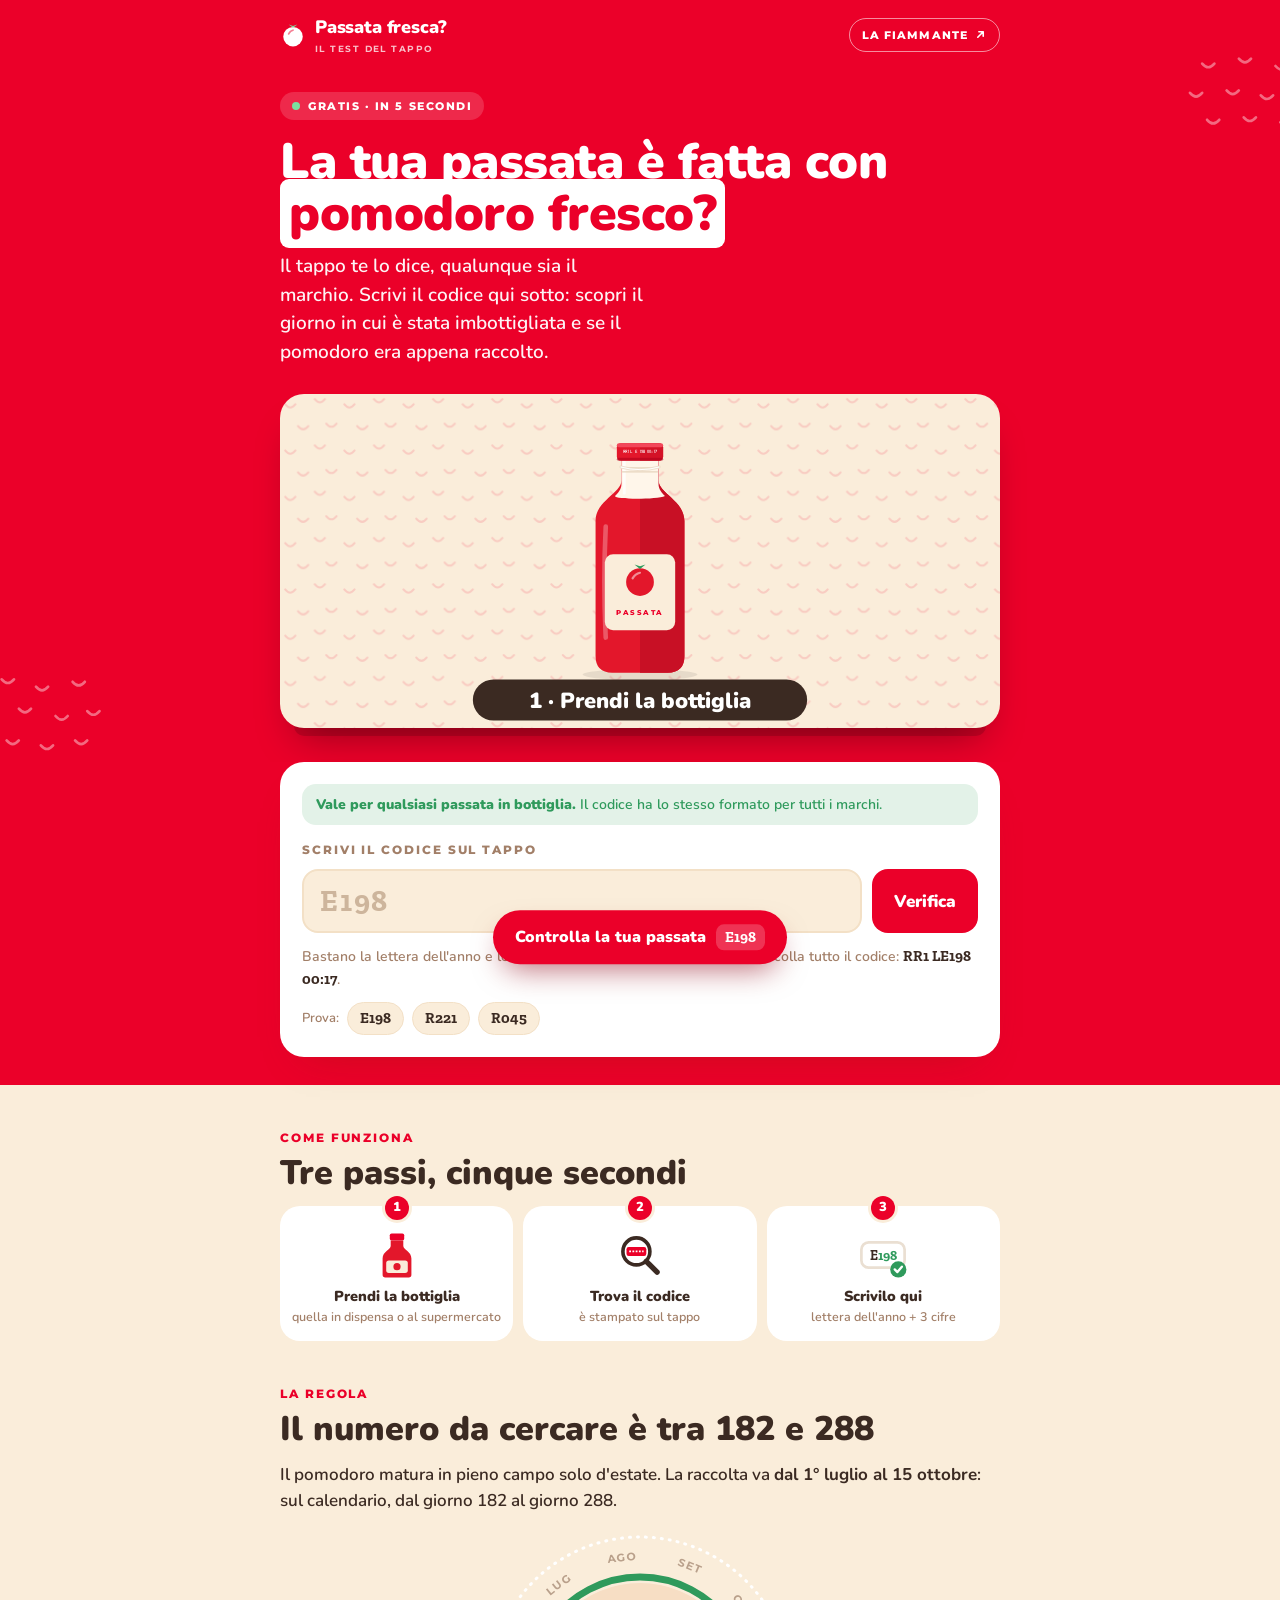
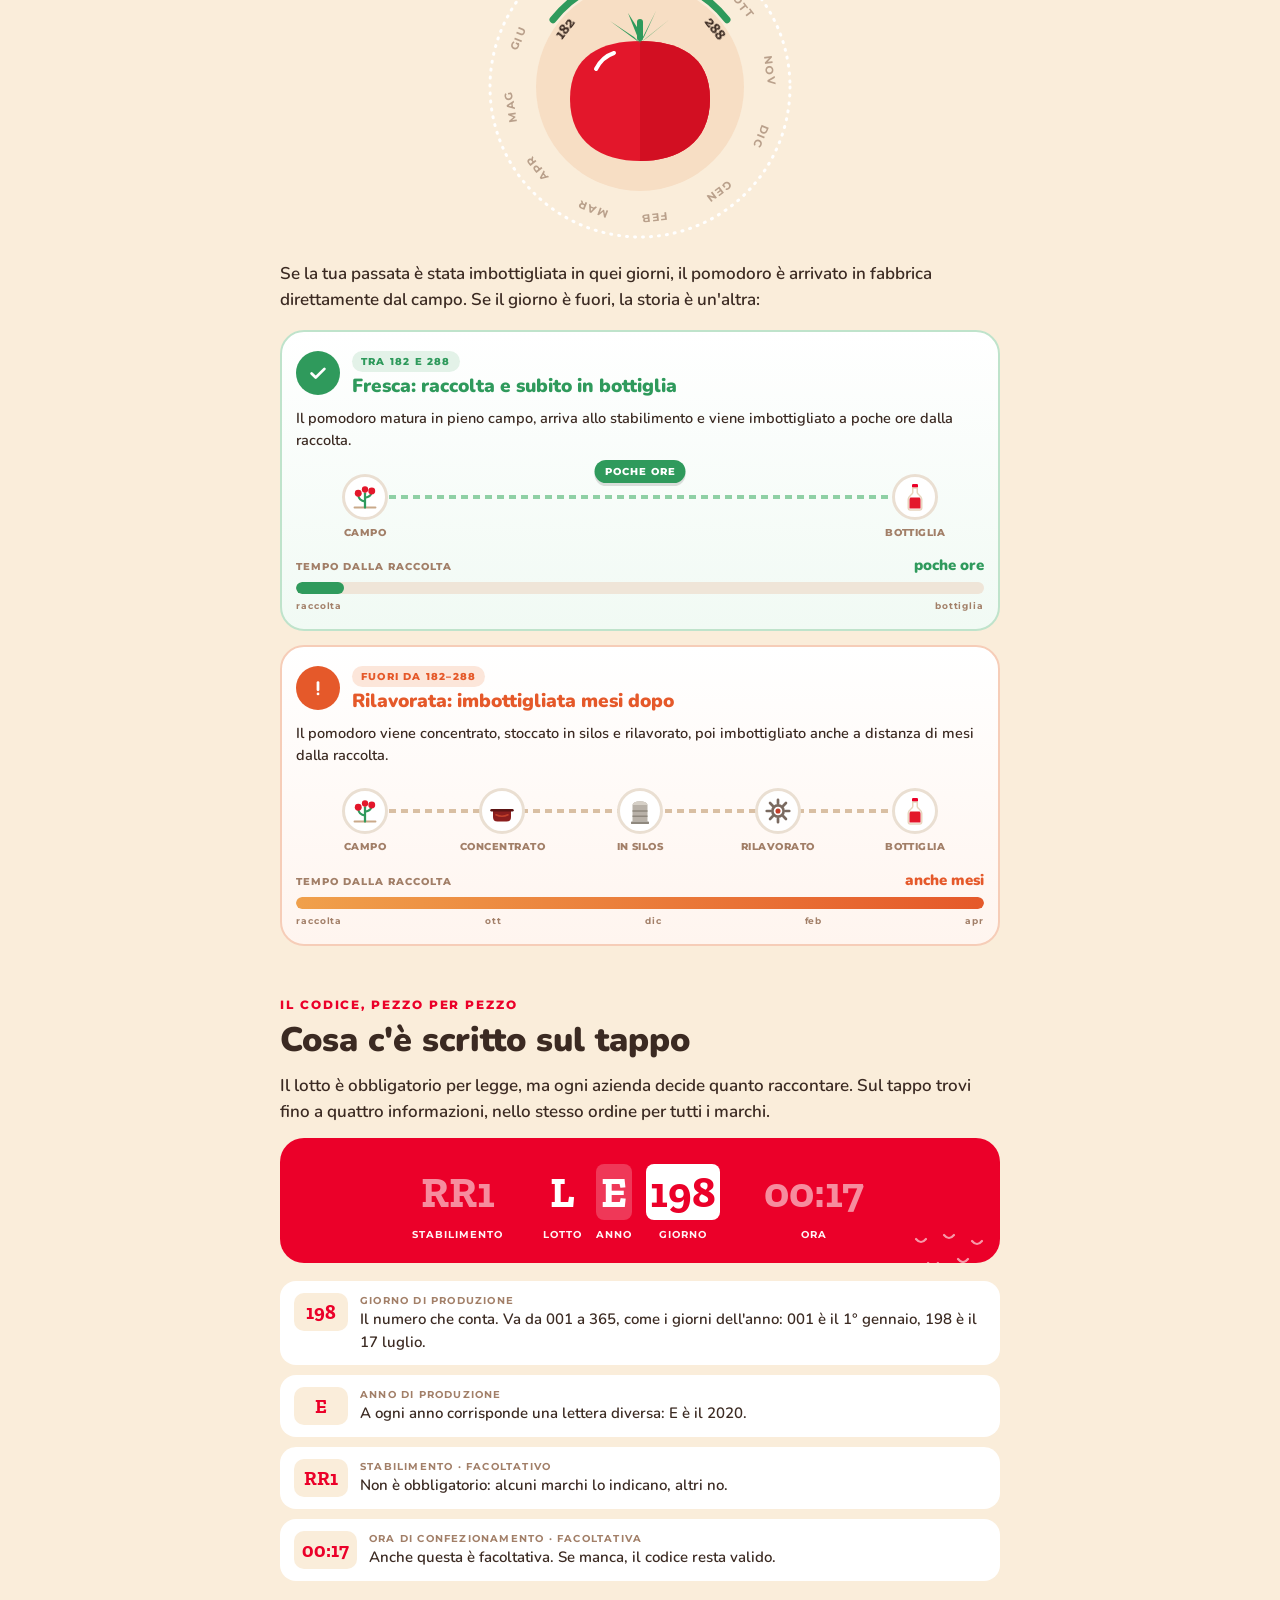
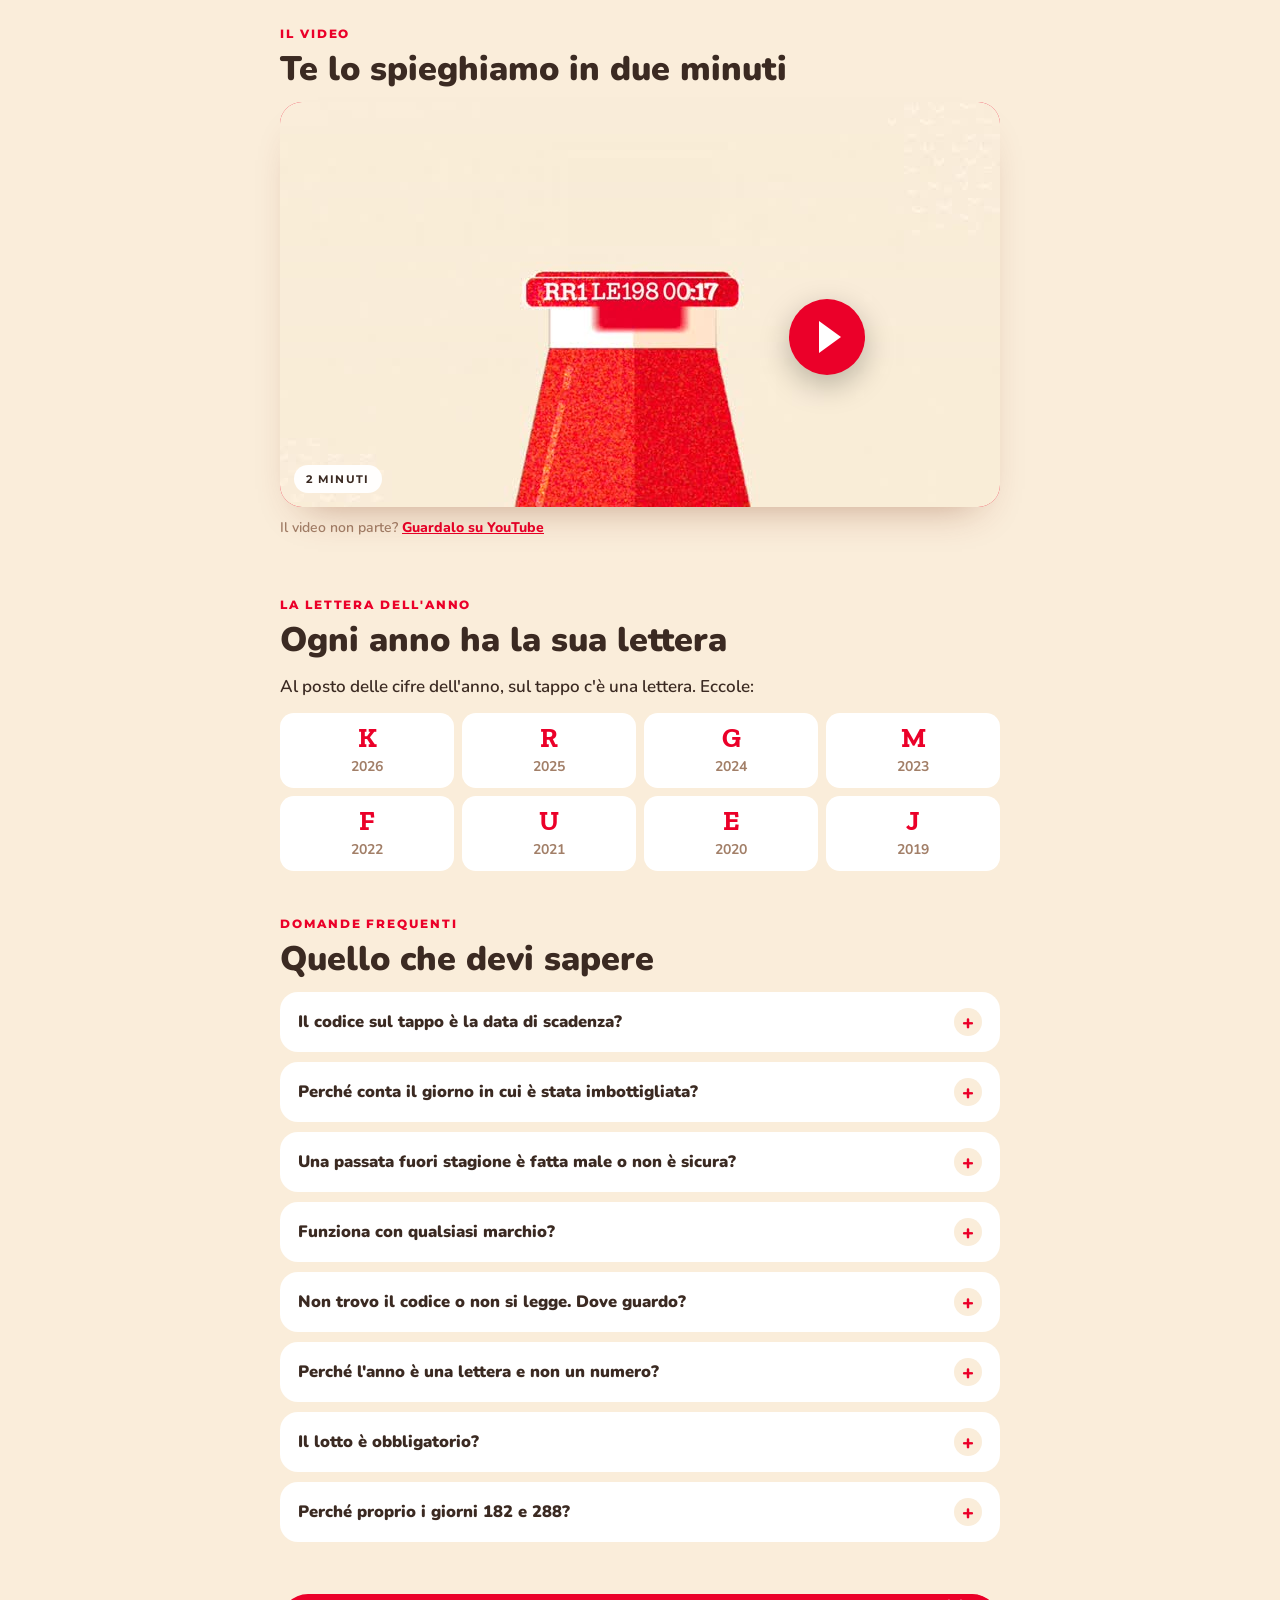
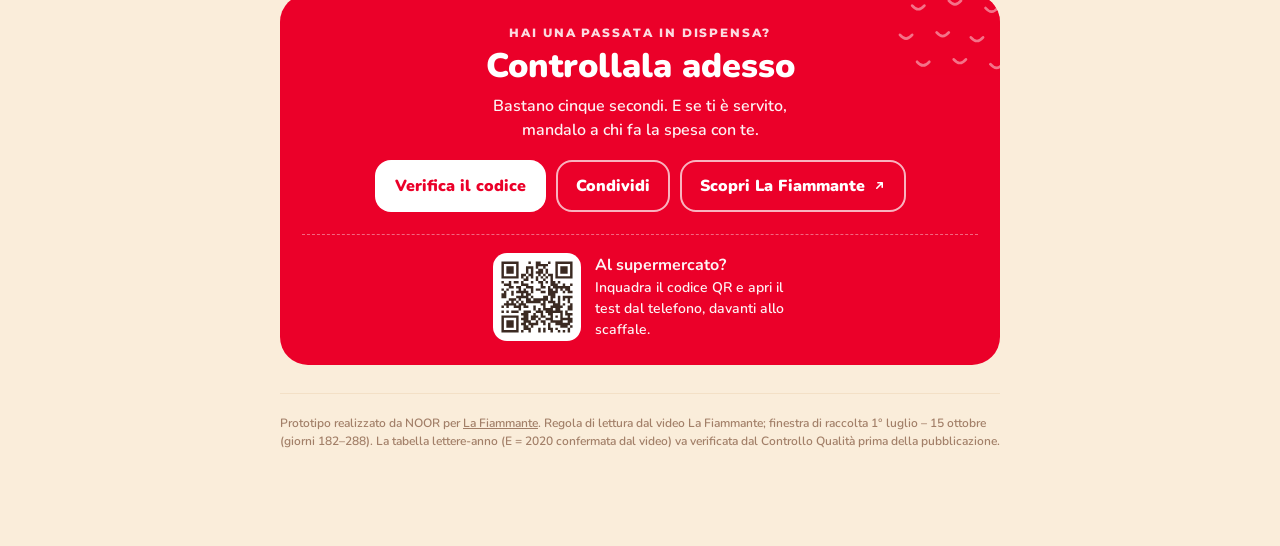
==== commit 377a3005: "FAQ riscritte: scadenza vs lotto, stagione, sicurezza, dove trovare il codice, obbligo del lotto Co-" ====
--- a/index.html
+++ b/index.html
@@ -613,13 +613,16 @@
 
   <section>
     <div class="rv"><div class="caps eyebrow">Domande frequenti</div>
-    <h2>Le cose che ci chiedono di più</h2></div>
+    <h2>Quello che devi sapere</h2></div>
     <div class="faq rv">
-      <details><summary>Perché conta il giorno di imbottigliamento?</summary><p>Il pomodoro fresco esiste solo durante la raccolta, da luglio a metà ottobre. Una passata imbottigliata in quei giorni può essere fatta con pomodoro appena colto. Una bottiglia riempita a gennaio o a maggio no: il pomodoro è stato lavorato mesi prima, concentrato e conservato.</p></details>
-      <details><summary>Dove trovo il codice?</summary><p>Sul tappo della bottiglia, stampato in piccolo. È una riga come <b>RR1 LE198 00:17</b>: a te servono solo la lettera dopo la L e le tre cifre che seguono.</p></details>
+      <details><summary>Il codice sul tappo è la data di scadenza?</summary><p>No, sono due informazioni diverse. La <b>scadenza</b> ("da consumarsi preferibilmente entro") è una data per esteso, tipo 30/06/2027, e ti dice fino a quando la passata conserva al meglio gusto e qualità. Il <b>codice di lotto</b> invece ti dice <b>quando è stata prodotta</b>. Dalla scadenza non puoi risalire alla produzione, perché ogni azienda sceglie la durata a modo suo, da uno a tre anni. Per sapere se il pomodoro era fresco, conta solo il lotto.</p></details>
+      <details><summary>Perché conta il giorno in cui è stata imbottigliata?</summary><p>Il pomodoro da passata si raccoglie solo d'estate, dal 1° luglio al 15 ottobre. Se la bottiglia è stata riempita in quei giorni, il pomodoro può essere passato dal campo alla bottiglia in poche ore. Se è stata riempita a febbraio, il pomodoro è stato raccolto mesi prima, concentrato, conservato e poi rilavorato.</p></details>
+      <details><summary>Una passata fuori stagione è fatta male o non è sicura?</summary><p>No. È un prodotto sicuro e consentito. La differenza è nel percorso: più passaggi e più tempo tra campo e bottiglia, che incidono su colore, profumo e sapore. Il codice non ti dice se una passata è buona o cattiva: ti dice come è stata fatta, così scegli tu.</p></details>
       <details><summary>Funziona con qualsiasi marchio?</summary><p>Sì. Il codice sul tappo ha lo stesso formato per tutte le passate in bottiglia: lettera dell'anno e giorno di produzione. Puoi controllare qualsiasi bottiglia, al supermercato o a casa.</p></details>
-      <details><summary>E la data di scadenza?</summary><p>Non serve: ogni produttore la fissa a modo suo, a distanza di mesi o anni dalla produzione. Conta solo il giorno in cui la passata è stata imbottigliata.</p></details>
-      <details><summary>Il giorno 060 vale il 1° marzo?</summary><p>Negli anni normali sì. Negli anni bisestili (2020, 2024, 2028) da marzo in poi tutto slitta di un giorno: 060 diventa il 29 febbraio. Il nostro calcolo ne tiene già conto.</p></details>
+      <details><summary>Non trovo il codice o non si legge. Dove guardo?</summary><p>Di solito è stampato sul tappo, in piccolo, a volte sul bordo. Se non c'è, guarda il collo della bottiglia o il retro dell'etichetta, vicino alla scadenza. Cerca la <b>L</b> seguita da una lettera e da tre cifre, per esempio <b>LE198</b>. Con la luce di lato si legge meglio.</p></details>
+      <details><summary>Perché l'anno è una lettera e non un numero?</summary><p>È una convenzione dell'industria: una lettera occupa meno spazio sul tappo e non si confonde con le cifre del giorno. La tabella delle lettere è qui sopra; se trovi una lettera che non conosciamo, puoi scegliere l'anno a mano.</p></details>
+      <details><summary>Il lotto è obbligatorio?</summary><p>Sì, in tutta l'Unione europea ogni alimento confezionato deve riportare il lotto, per poterlo rintracciare in caso di richiamo. Lo stabilimento e l'ora, invece, sono facoltativi: alcuni marchi li stampano, altri no.</p></details>
+      <details><summary>Perché proprio i giorni 182 e 288?</summary><p>Sono il 1° luglio e il 15 ottobre contati come giorni dell'anno: il 1° gennaio è 001, il 31 dicembre è 365. Negli anni bisestili (2020, 2024, 2028) da marzo in poi tutto slitta di un giorno: il calcolo ne tiene già conto.</p></details>
     </div>
   </section>
 
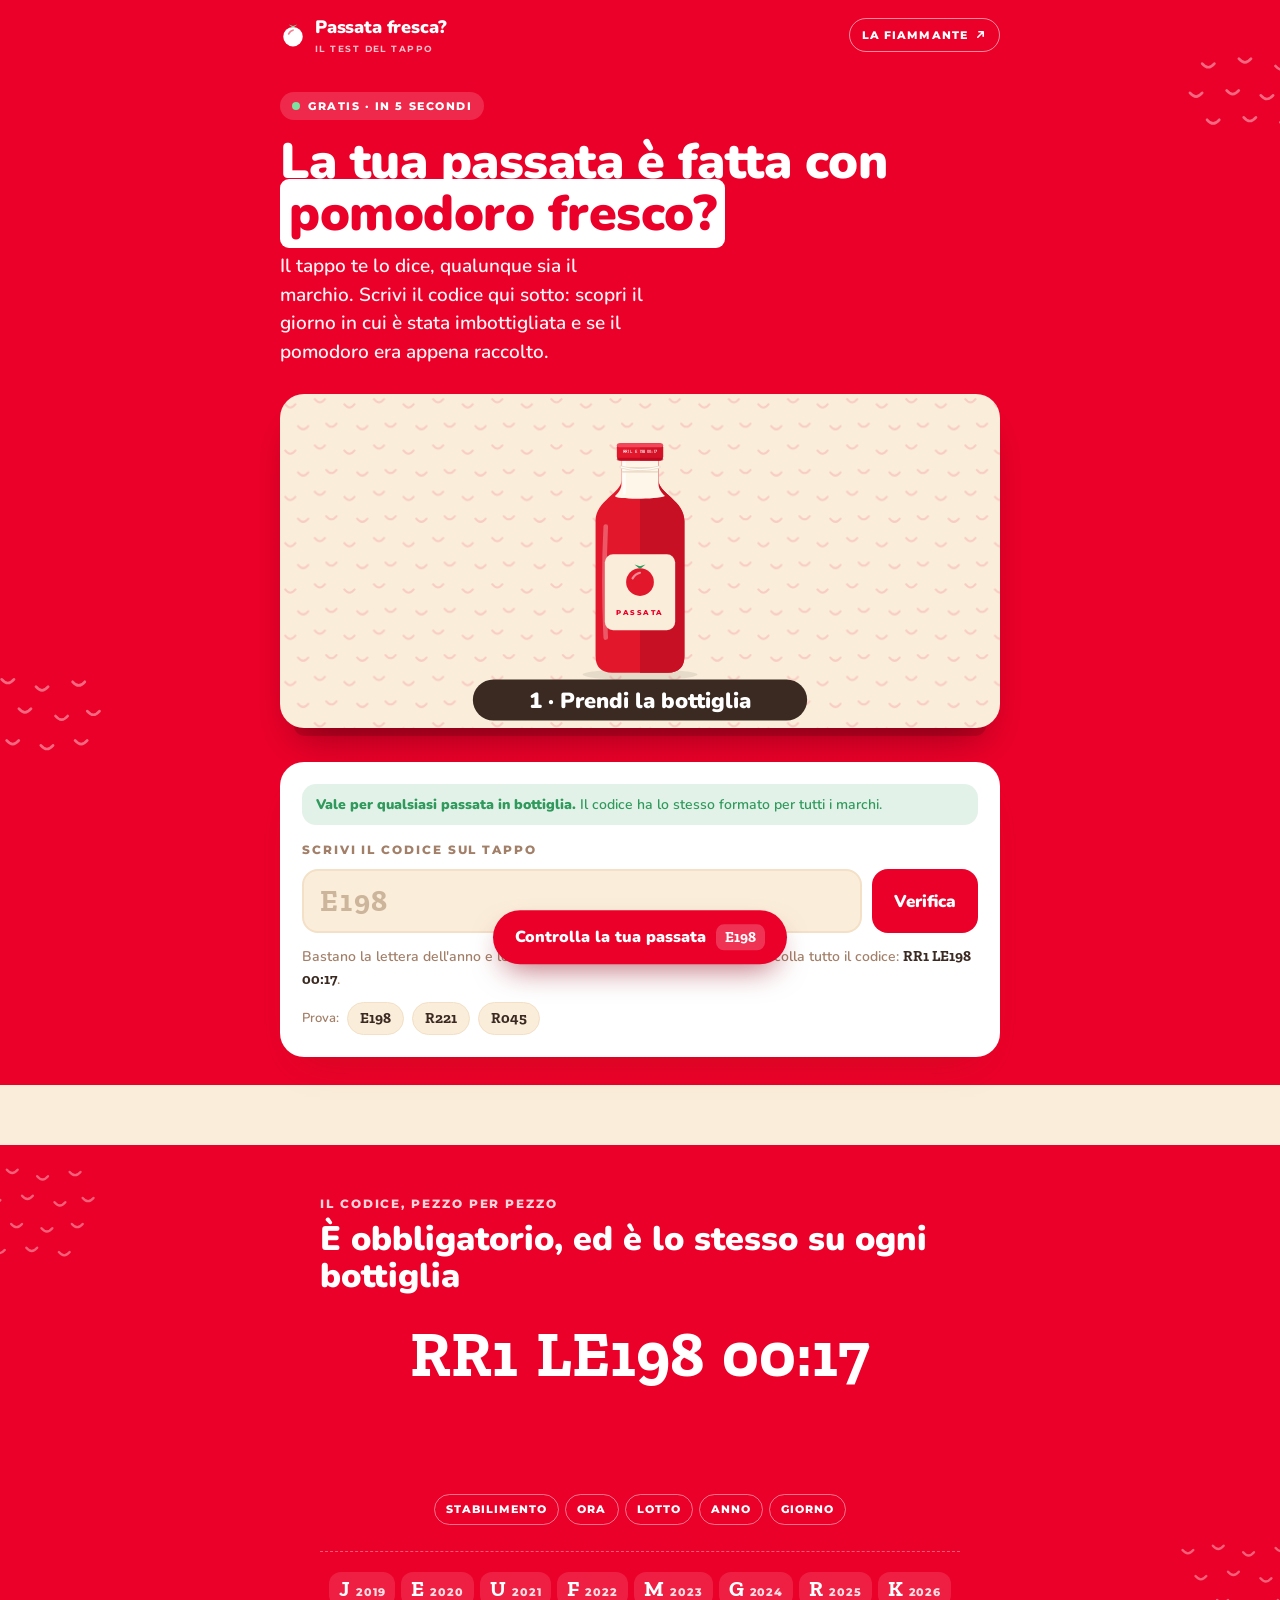
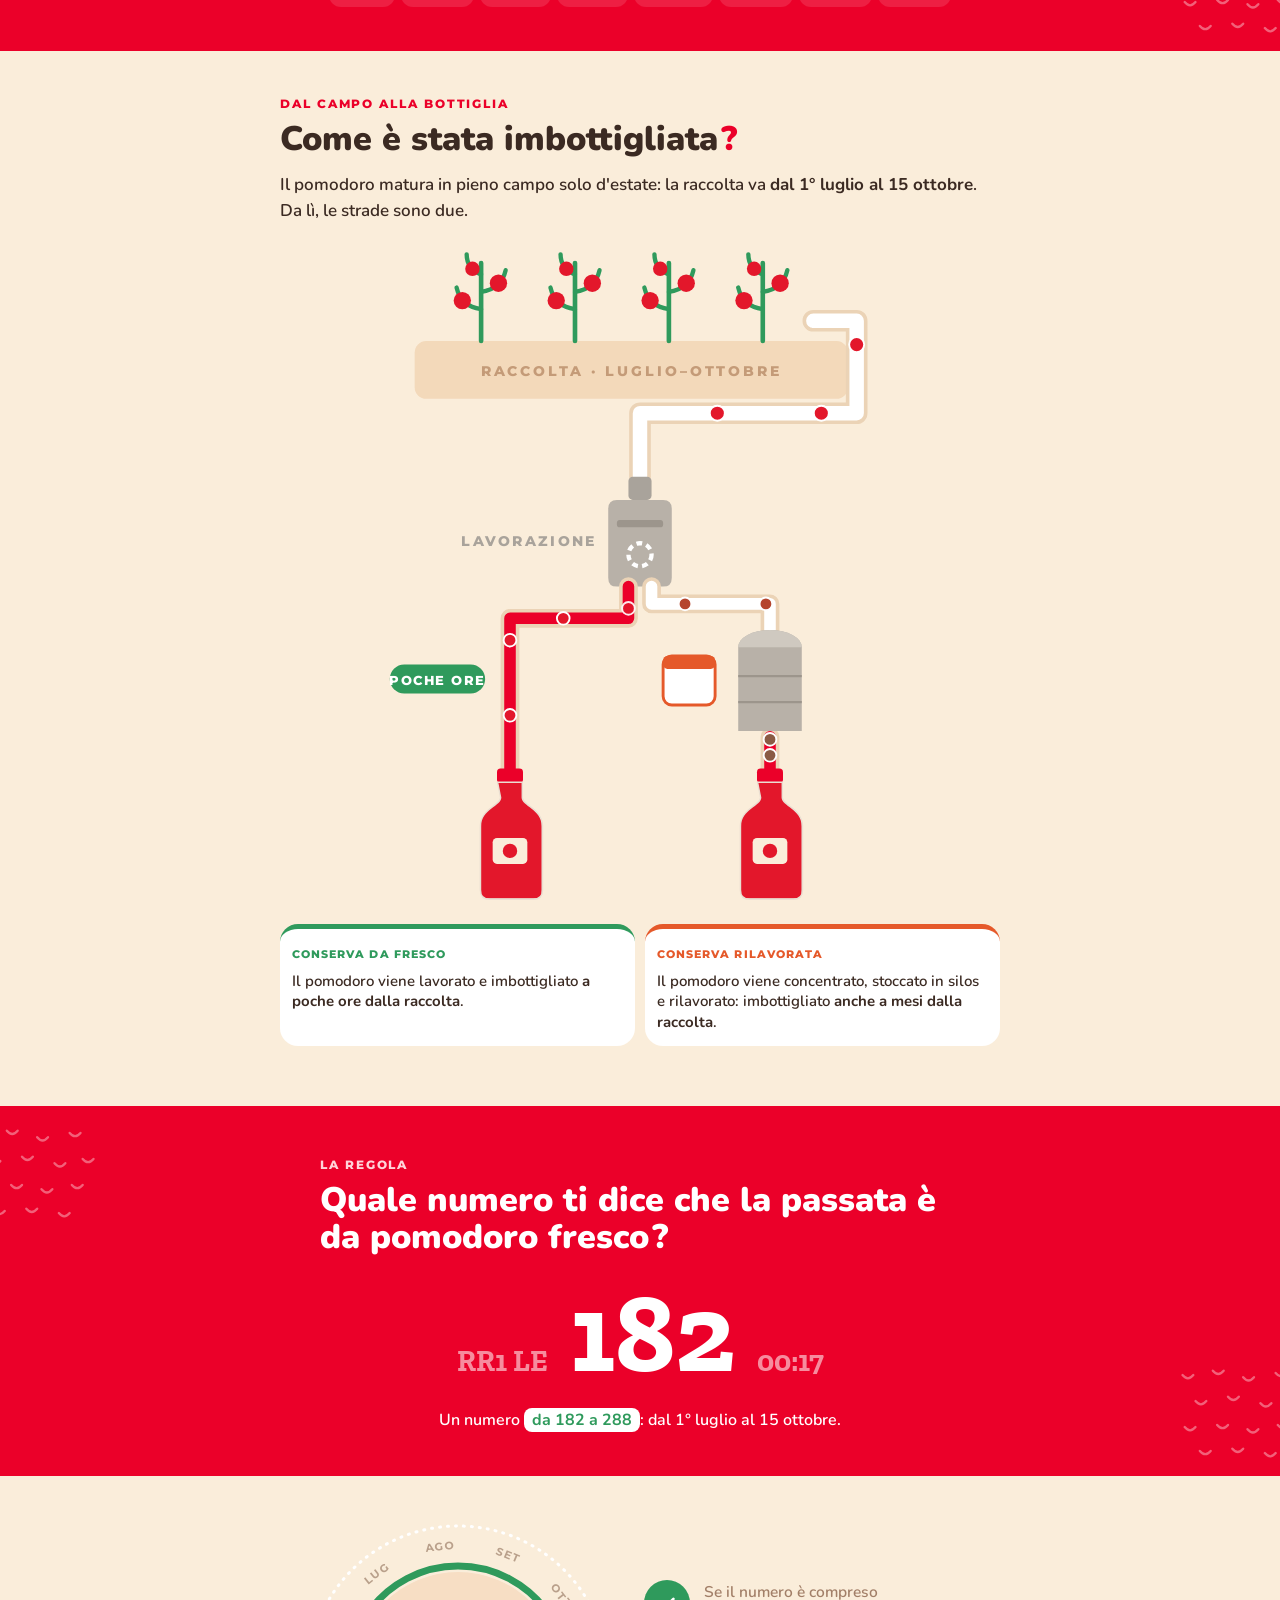
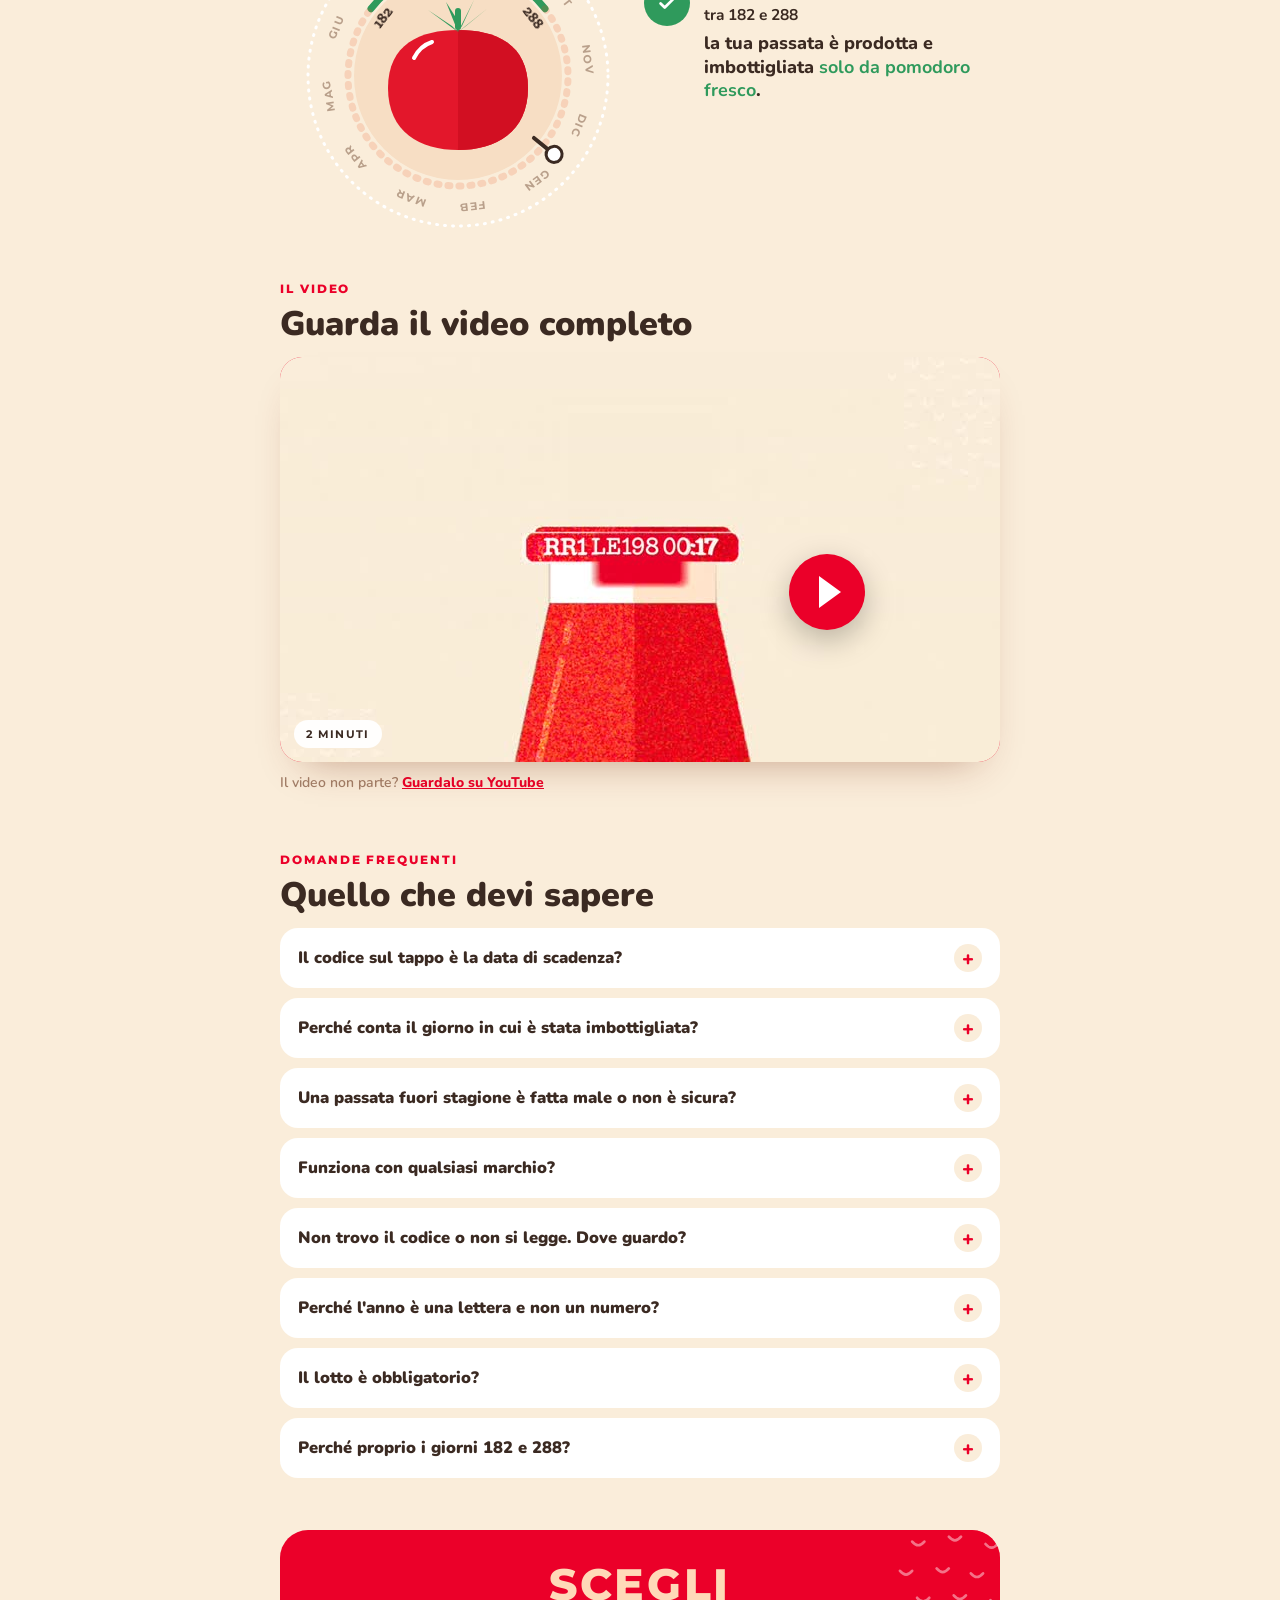
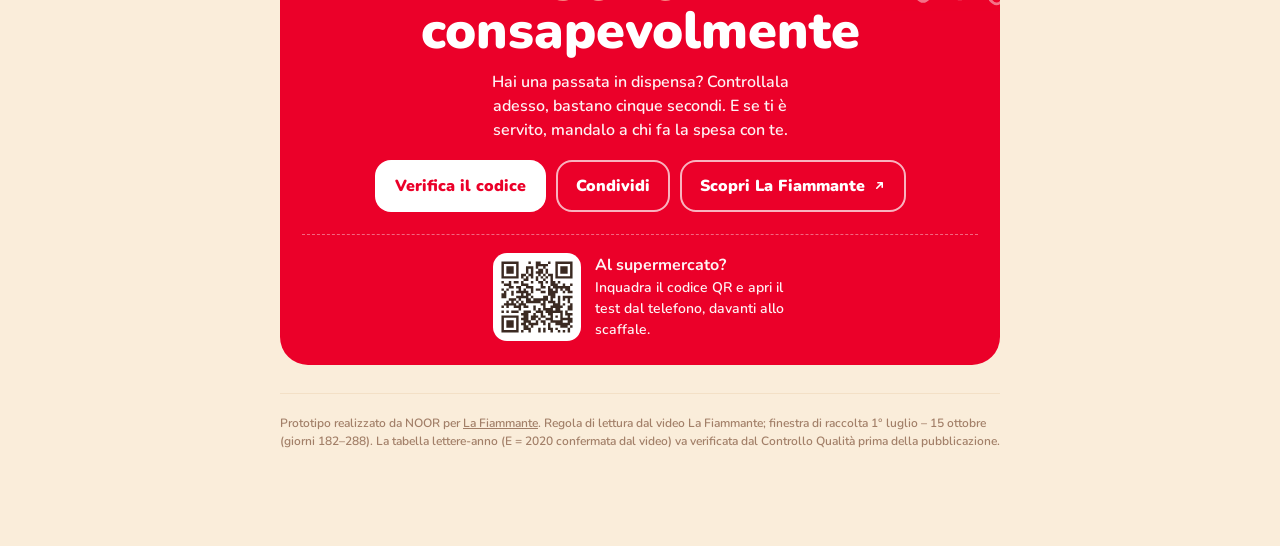
==== commit 912bba72: "Nuova scaletta e animazioni nello stile del video: codice pezzo per pezzo, campo-tubo-bottiglia, num" ====
--- a/index.html
+++ b/index.html
@@ -452,6 +452,117 @@
     .wrap{max-width:760px}
     .hero p.lead{font-size:19px}
   }
+
+  /* ===== VIDEO LANGUAGE ===== */
+  html,body{overflow-x:clip}
+  .typew span{display:inline-block;animation:wordIn .55s cubic-bezier(.2,.8,.2,1) both}
+  .typew span:nth-child(1){animation-delay:.05s}.typew span:nth-child(2){animation-delay:.15s}.typew span:nth-child(3){animation-delay:.25s}.typew span:nth-child(4){animation-delay:.38s}.typew span:nth-child(5){animation-delay:.48s}.typew span:nth-child(6){animation-delay:.58s}
+  .typew em span:nth-child(1){animation-delay:.75s}.typew em span:nth-child(2){animation-delay:.9s}
+  .typew em{animation:hlIn .5s both .7s}
+  @keyframes wordIn{from{opacity:0;transform:translateY(.4em)}}
+  @keyframes hlIn{from{background:transparent}}
+  .qm{display:inline-block;color:var(--red);margin-left:.08em;animation:qBob 2.2s ease-in-out infinite;transform-origin:50% 90%}
+  @keyframes qBob{0%,100%{transform:rotate(0)}20%{transform:rotate(-12deg) translateY(-3px)}40%{transform:rotate(8deg)}60%{transform:none}}
+
+  .band{position:relative;margin:60px calc(50% - 50vw) 0;padding:50px 0 44px;background:var(--red);color:#fff;overflow:hidden}
+  .band::before,.band::after{content:"";position:absolute;width:130px;height:98px;background:var(--squig) no-repeat;background-size:contain;opacity:.5;pointer-events:none}
+  .band::before{left:-30px;top:18px}.band::after{right:-26px;bottom:14px}
+  .bin{max-width:680px;margin:0 auto;padding:0 20px;position:relative;z-index:1}
+  .band .eyebrow{color:#FFD3D9}
+  .band h2{color:#fff}
+  .band .qm{color:#fff}
+
+  /* codice pezzo per pezzo */
+  .cs{margin:26px 0 6px;text-align:center}
+  .csl{font-family:var(--slab);font-weight:700;font-size:clamp(30px,9.2vw,64px);line-height:1;white-space:nowrap;letter-spacing:0}
+  .csl .sp{display:inline-block;width:.28em}
+  .cs .p,.cs .L,.cs .yl,.cs .dd{display:inline-block;transition:opacity .45s,transform .45s cubic-bezier(.2,.8,.2,1)}
+  .cs[data-step="0"] .p:not([data-k=plant]),.cs[data-step="1"] .p:not([data-k=time]),.cs[data-step="2"] .p:not([data-k=lot]),.cs[data-step="3"] .p:not([data-k=lot]),.cs[data-step="4"] .p:not([data-k=lot]),
+  .cs[data-step="3"] .L,.cs[data-step="3"] .dd,.cs[data-step="4"] .L,.cs[data-step="4"] .yl{opacity:.3}
+  .cs[data-step="0"] [data-k=plant],.cs[data-step="1"] [data-k=time],.cs[data-step="2"] [data-k=lot],.cs[data-step="3"] .yl,.cs[data-step="4"] .dd{transform:scale(1.14) translateY(-2px);margin:0 .08em}
+  .cs .ch{display:inline-block;opacity:0;transition:opacity .05s calc(var(--d)*70ms)}
+  .cs.typed .ch{opacity:1}
+  @keyframes chIn{to{opacity:1}}
+  .cs .yl.flip,.cs .dd.flip{animation:flip .28s ease-out}
+  @keyframes flip{from{transform:scale(1.14) translateY(-12px);opacity:.2}}
+  .csc{min-height:74px;margin-top:20px;display:flex;flex-direction:column;align-items:center;gap:4px}
+  .csc b{font-family:var(--caps);font-weight:800;font-size:13px;letter-spacing:.16em;text-transform:uppercase}
+  .csc span{font-size:15px;opacity:.92;max-width:30ch}
+  .csc .cy{font-family:var(--caps);font-weight:800;font-size:11px;letter-spacing:.14em;background:#fff;color:var(--red);border-radius:999px;padding:2px 10px;opacity:1}
+  .csc .cy:empty{display:none}
+  .csc.sw{animation:capIn .45s cubic-bezier(.2,.8,.2,1)}
+  @keyframes capIn{from{opacity:0;transform:translateY(8px)}}
+  .csnav{display:flex;justify-content:center;flex-wrap:wrap;gap:6px;margin-top:14px}
+  .csnav button{all:unset;cursor:pointer;font-family:var(--caps);font-weight:800;font-size:10.5px;letter-spacing:.1em;text-transform:uppercase;padding:7px 11px;border-radius:999px;border:1.5px solid rgba(255,255,255,.45);transition:background .2s,color .2s}
+  .csnav button[aria-selected="true"]{background:#fff;color:var(--red);border-color:#fff}
+  .csnav button:focus-visible{outline:2px solid #fff;outline-offset:2px}
+  .yrs{display:flex;flex-wrap:wrap;justify-content:center;gap:6px;margin-top:26px;padding-top:20px;border-top:1.5px dashed rgba(255,255,255,.35)}
+  .yrs .yr{display:flex;align-items:baseline;gap:6px;background:rgba(255,255,255,.12);border-radius:12px;padding:6px 10px}
+  .yrs .yr b{font-family:var(--slab);font-size:22px;line-height:1;color:#fff}
+  .yrs .yr span{font-family:var(--caps);font-weight:800;font-size:11px;letter-spacing:.08em;opacity:.85;color:#fff}
+  .yrs .yr{transition:background .3s,transform .3s}
+  .yrs .yr.on{background:#fff;transform:scale(1.08)}
+  .yrs .yr.on b,.yrs .yr.on span{color:var(--red)}
+
+  /* processo */
+  .procwrap{margin:14px -8px 0}
+  .proc{display:block;width:100%;height:auto;max-width:520px;margin:0 auto}
+  .proc .pl{transform:scaleY(0);transition:transform .9s cubic-bezier(.3,1.4,.5,1);transition-delay:calc(var(--i)*.22s)}
+  .proc .pl .tm circle{transform-box:fill-box;transform-origin:center;transform:scale(0);transition:transform .5s cubic-bezier(.3,1.6,.5,1);transition-delay:calc(.8s + var(--i)*.22s)}
+  .procwrap.play .pl,.procwrap.play .pl .tm circle{transform:none}
+  .proc .pp{stroke-dasharray:1;stroke-dashoffset:1}
+  .proc .pp{stroke-dasharray:600;stroke-dashoffset:600;transition:stroke-dashoffset 1.6s ease .9s}
+  .procwrap.play .pp{stroke-dashoffset:0}
+  .proc .gear{animation:gearSpin 3s linear infinite}
+  .proc .bt .liq{transform-box:fill-box;transform-origin:50% 100%}
+  .procwrap.play .ba .liq{animation:fillFast 3.2s ease-in-out infinite}
+  .procwrap.play .bb .liq{animation:fillSlow 9s ease-in-out infinite}
+  @keyframes fillFast{0%{transform:scaleY(.08)}35%,85%{transform:scaleY(1)}100%{transform:scaleY(.08)}}
+  @keyframes fillSlow{0%,15%{transform:scaleY(.08)}80%,92%{transform:scaleY(1)}100%{transform:scaleY(.08)}}
+  .proc .mo{opacity:0;animation:moCycle 8s infinite;animation-delay:calc(var(--i)*2s)}
+  @keyframes moCycle{0%,22%{opacity:1}25%,100%{opacity:0}}
+  .proc .zap{transform-box:fill-box;transform-origin:center;animation:zapP 1.6s ease-in-out infinite}
+  @keyframes zapP{50%{transform:scale(1.08)}}
+  .ways{display:grid;grid-template-columns:1fr 1fr;gap:10px;margin-top:8px}
+  .way{border-radius:18px;padding:12px 12px 14px;background:#fff;border-top:5px solid}
+  .way.ok{border-color:var(--green)}.way.no{border-color:var(--orange)}
+  .way .caps{font-size:10.5px;letter-spacing:.1em}
+  .way.ok .caps{color:var(--green)}.way.no .caps{color:var(--orange)}
+  .way p{margin:6px 0 0;font-size:14px;line-height:1.35}
+
+  /* regola */
+  .roll{display:flex;align-items:baseline;justify-content:center;gap:.25em;font-family:var(--slab);font-weight:700;margin:26px 0 8px;white-space:nowrap}
+  .roll .rc{font-size:clamp(20px,6vw,30px);opacity:.55}
+  .roll b{font-size:clamp(64px,20vw,112px);line-height:.9;min-width:2.1ch;text-align:center;display:inline-block}
+  .roll b.tick{animation:tick .3s ease-out}
+  @keyframes tick{from{transform:translateY(-10px);opacity:.4}}
+  .rollcap{text-align:center;margin:6px 0 0;font-size:16px}
+  .rollcap b{background:#fff;color:var(--green);padding:1px 8px;border-radius:8px}
+  .rulesec{padding-top:28px}
+  .rulegrid{display:grid;gap:8px;align-items:center}
+  .rtext{position:relative;min-height:180px}
+  .rt{position:absolute;inset:0;display:grid;grid-template-columns:auto 1fr;column-gap:14px;align-content:start;opacity:0;transform:translateY(10px);transition:opacity .45s,transform .45s}
+  .rtext[data-ph="ok"] .rt.ok,.rtext[data-ph="no"] .rt.no{opacity:1;transform:none}
+  .rt .rb{grid-row:span 2;width:46px;height:46px;border-radius:50%;display:flex;align-items:center;justify-content:center;color:#fff}
+  .rt.ok .rb{background:var(--green)}.rt.no .rb{background:var(--orange)}
+  .rt .cond{margin:0;font-size:15.5px;color:var(--brown)}
+  .rt .cond b{color:var(--ink)}
+  .rt .out{margin:6px 0 0;font-size:18px;font-weight:800;line-height:1.3}
+  .rt.ok .out b{color:var(--green)}.rt.no .out b{color:var(--orange)}
+  .dial .rneedle{transform-box:view-box;transform-origin:160px 160px;transition:transform 1.3s cubic-bezier(.3,1.3,.5,1)}
+  .dial .rarc{transition:opacity .5s}
+  .rulesec[data-ph="ok"] .dial .rno,.rulesec[data-ph="no"] .dial .rok{opacity:.18}
+
+  /* fine */
+  .scegli{display:flex;flex-direction:column;align-items:center;line-height:.95;margin:4px 0 14px}
+  .scegli span{font-family:var(--caps);font-weight:800;font-size:clamp(30px,9vw,44px);letter-spacing:.06em;text-transform:uppercase;color:#FFD9B8}
+  .scegli b{font-family:var(--round);font-weight:900;font-size:clamp(28px,8.2vw,52px);color:#fff}
+  .endcta.in .scegli span{animation:slideL .7s cubic-bezier(.2,.8,.2,1) both .1s}
+  .endcta.in .scegli b{animation:slideR .8s cubic-bezier(.2,.8,.2,1) both .3s}
+  @keyframes slideL{from{opacity:0;transform:translateX(-40px)}}
+  @keyframes slideR{from{opacity:0;transform:translateX(60px)}}
+  @media (min-width:760px){ .rulegrid{grid-template-columns:1fr 1fr} .ways p{font-size:15px} }
+  @media (prefers-reduced-motion:reduce){ .typew span,.typew em,.qm,.proc *,.scegli *{animation:none!important} .proc .pl,.proc .pl .tm circle{transform:none} .proc .pp{stroke-dashoffset:0} }
   footer{margin:28px 0 0;padding:20px 0 96px;border-top:1.5px solid var(--cream-2);font-size:12px;color:var(--brown);font-weight:600}
   @media (prefers-reduced-motion:reduce){*{animation:none!important;transition:none!important}}
 </style>
@@ -465,7 +576,7 @@
 <header class="hero" id="top">
   <div class="wrap">
     <span class="kicker"><i></i>Gratis · in 5 secondi</span>
-    <h1>La tua passata è fatta con <em>pomodoro fresco?</em></h1>
+    <h1 class="typew"><span>La</span> <span>tua</span> <span>passata</span> <span>è</span> <span>fatta</span> <span>con</span> <em><span>pomodoro</span> <span>fresco?</span></em></h1>
     <p class="lead">Il tappo te lo dice, qualunque sia il marchio. Scrivi il codice qui sotto: scopri il giorno in cui è stata imbottigliata e se il pomodoro era appena raccolto.</p>
     <div class="lens" aria-hidden="true">
       <svg viewBox="0 0 560 260">
@@ -549,51 +660,75 @@
 
 <main class="wrap">
 
-  <section>
-    <div class="rv"><div class="caps eyebrow">Come funziona</div>
-    <h2>Tre passi, cinque secondi</h2></div>
-    <div class="steps3">
-      <div class="st3 rv" style="--i:0"><svg viewBox="0 0 60 60"><rect x="22" y="6" width="16" height="8" rx="2" fill="#EB0029"/><path d="M23 14h14v6c0 4 9 6 9 14v18q0 3-3 3H17q-3 0-3-3V34c0-8 9-10 9-14z" fill="#E3172B"/><rect x="18" y="36" width="24" height="14" rx="3" fill="#FAEDDA"/><circle cx="30" cy="43" r="4" fill="#E3172B"/></svg><b>Prendi la bottiglia</b><span>quella in dispensa o al supermercato</span></div>
-      <div class="st3 rv" style="--i:1"><svg viewBox="0 0 60 60"><circle cx="26" cy="26" r="15" fill="none" stroke="#3B2A22" stroke-width="4"/><path d="M37 37l12 12" stroke="#3B2A22" stroke-width="6" stroke-linecap="round"/><rect x="15" y="21" width="22" height="10" rx="2.5" fill="#EB0029"/><path d="M18 26h16" stroke="#fff" stroke-width="2" stroke-dasharray="2 1.6"/></svg><b>Trova il codice</b><span>è stampato sul tappo</span></div>
-      <div class="st3 rv" style="--i:2"><svg viewBox="0 0 60 60"><rect x="6" y="16" width="48" height="28" rx="8" fill="#fff" stroke="#EADFD2" stroke-width="3"/><text x="30" y="36" text-anchor="middle" font-family="Zilla Slab, serif" font-weight="700" font-size="15" fill="#3B2A22">E<tspan fill="#2F9A5C">198</tspan></text><circle cx="47" cy="46" r="9" fill="#2F9A5C"/><path d="M43 46l3 3 5-6" stroke="#fff" stroke-width="2.6" fill="none" stroke-linecap="round" stroke-linejoin="round"/></svg><b>Scrivilo qui</b><span>lettera dell'anno + 3 cifre</span></div>
+  <div class="band" id="codeBand">
+    <div class="bin">
+      <div class="caps eyebrow">Il codice, pezzo per pezzo</div>
+      <h2>È obbligatorio, ed è lo stesso su ogni bottiglia</h2>
+      <div class="cs" id="cs" data-step="-1" aria-label="Esempio di codice: RR1 LE198 00:17">
+        <div class="csl"><span class="p" data-k="plant">RR1</span><span class="sp"></span><span class="p" data-k="lot"><span class="L">L</span><span class="yl" id="csY">E</span><span class="dd" id="csD">198</span></span><span class="sp"></span><span class="p" data-k="time">00:17</span></div>
+        <div class="csc" id="csc"><span class="cy" id="csYr"></span><b id="csT">&nbsp;</b><span id="csS">&nbsp;</span></div>
+      </div>
+      <div class="csnav" role="tablist" aria-label="Parti del codice">
+        <button type="button" data-s="0">Stabilimento</button><button type="button" data-s="1">Ora</button><button type="button" data-s="2">Lotto</button><button type="button" data-s="3">Anno</button><button type="button" data-s="4">Giorno</button>
+      </div>
+      <div class="yrs" id="years"></div>
+    </div>
+  </div>
+
+  <section class="procsec">
+    <div class="rv"><div class="caps eyebrow">Dal campo alla bottiglia</div>
+    <h2 class="q">Come è stata imbottigliata<span class="qm">?</span></h2>
+    <p class="body">Il pomodoro matura in pieno campo solo d'estate: la raccolta va <b>dal 1° luglio al 15 ottobre</b>. Da lì, le strade sono due.</p></div>
+    <div class="procwrap" data-play><svg class="proc" viewBox="0 78 360 470" role="img" aria-label="Dal campo alla bottiglia: conserva da fresco e conserva rilavorata">
+  <rect x="24" y="150" width="300" height="40" rx="8" fill="#F3D9BA"/>
+  <text x="174" y="174" text-anchor="middle" font-family="Montserrat" font-weight="800" font-size="10" letter-spacing="2" fill="#C49B78">RACCOLTA · LUGLIO–OTTOBRE</text>
+  <g class="pl" style="--i:0;transform-origin:70px 150px"><path d="M70 150 V96" stroke="#2F9A5C" stroke-width="3.2" stroke-linecap="round"/><path d="M70 128 q-14 -2 -17 -15 M70 116 q14 -2 17 -15 M70 104 q-10 -4 -10 -14" stroke="#2F9A5C" stroke-width="3" fill="none" stroke-linecap="round"/><g class="tm"><circle cx="57" cy="122" r="6" fill="#E3172B"/><circle cx="82" cy="110" r="6" fill="#E3172B"/><circle cx="64" cy="100" r="5" fill="#E3172B"/></g></g><g class="pl" style="--i:1;transform-origin:135px 150px"><path d="M135 150 V96" stroke="#2F9A5C" stroke-width="3.2" stroke-linecap="round"/><path d="M135 128 q-14 -2 -17 -15 M135 116 q14 -2 17 -15 M135 104 q-10 -4 -10 -14" stroke="#2F9A5C" stroke-width="3" fill="none" stroke-linecap="round"/><g class="tm"><circle cx="122" cy="122" r="6" fill="#E3172B"/><circle cx="147" cy="110" r="6" fill="#E3172B"/><circle cx="129" cy="100" r="5" fill="#E3172B"/></g></g><g class="pl" style="--i:2;transform-origin:200px 150px"><path d="M200 150 V96" stroke="#2F9A5C" stroke-width="3.2" stroke-linecap="round"/><path d="M200 128 q-14 -2 -17 -15 M200 116 q14 -2 17 -15 M200 104 q-10 -4 -10 -14" stroke="#2F9A5C" stroke-width="3" fill="none" stroke-linecap="round"/><g class="tm"><circle cx="187" cy="122" r="6" fill="#E3172B"/><circle cx="212" cy="110" r="6" fill="#E3172B"/><circle cx="194" cy="100" r="5" fill="#E3172B"/></g></g><g class="pl" style="--i:3;transform-origin:265px 150px"><path d="M265 150 V96" stroke="#2F9A5C" stroke-width="3.2" stroke-linecap="round"/><path d="M265 128 q-14 -2 -17 -15 M265 116 q14 -2 17 -15 M265 104 q-10 -4 -10 -14" stroke="#2F9A5C" stroke-width="3" fill="none" stroke-linecap="round"/><g class="tm"><circle cx="252" cy="122" r="6" fill="#E3172B"/><circle cx="277" cy="110" r="6" fill="#E3172B"/><circle cx="259" cy="100" r="5" fill="#E3172B"/></g></g>
+  <path d="M300 136 H330 V200 H180 V244" fill="none" stroke="#EBD3B6" stroke-width="15" stroke-linejoin="round" stroke-linecap="round"/><path d="M300 136 H330 V200 H180 V244" fill="none" stroke="#fff" stroke-width="10" stroke-linejoin="round" stroke-linecap="round" class="pp"/>
+  <circle r="5.2" fill="#E3172B" stroke="#fff" stroke-width="1.3" opacity="0"><animateMotion dur="3.2s" begin="0s" repeatCount="indefinite" path="M300 136 H330 V200 H180 V244" keyPoints="0;1" keyTimes="0;1" calcMode="linear"/><animate attributeName="opacity" dur="3.2s" begin="0s" repeatCount="indefinite" values="0;1;1;0" keyTimes="0;.08;.9;1"/></circle><circle r="5.2" fill="#E3172B" stroke="#fff" stroke-width="1.3" opacity="0"><animateMotion dur="3.2s" begin="0.8s" repeatCount="indefinite" path="M300 136 H330 V200 H180 V244" keyPoints="0;1" keyTimes="0;1" calcMode="linear"/><animate attributeName="opacity" dur="3.2s" begin="0.8s" repeatCount="indefinite" values="0;1;1;0" keyTimes="0;.08;.9;1"/></circle><circle r="5.2" fill="#E3172B" stroke="#fff" stroke-width="1.3" opacity="0"><animateMotion dur="3.2s" begin="1.6s" repeatCount="indefinite" path="M300 136 H330 V200 H180 V244" keyPoints="0;1" keyTimes="0;1" calcMode="linear"/><animate attributeName="opacity" dur="3.2s" begin="1.6s" repeatCount="indefinite" values="0;1;1;0" keyTimes="0;.08;.9;1"/></circle><circle r="5.2" fill="#E3172B" stroke="#fff" stroke-width="1.3" opacity="0"><animateMotion dur="3.2s" begin="2.4s" repeatCount="indefinite" path="M300 136 H330 V200 H180 V244" keyPoints="0;1" keyTimes="0;1" calcMode="linear"/><animate attributeName="opacity" dur="3.2s" begin="2.4s" repeatCount="indefinite" values="0;1;1;0" keyTimes="0;.08;.9;1"/></circle>
+  <g class="mach"><rect x="172" y="244" width="16" height="16" rx="3" fill="#A9A39B"/><path d="M164 260h32q6 0 6 6v48q0 6-6 6h-32q-6 0-6-6v-48q0-6 6-6z" fill="#B8B1A8"/><rect x="164" y="274" width="32" height="5" rx="2" fill="#9C958C"/><g class="gear" style="transform-origin:180px 298px"><circle cx="180" cy="298" r="8" fill="none" stroke="#fff" stroke-width="3" stroke-dasharray="4 3"/></g></g>
+  <text x="150" y="292" text-anchor="end" font-family="Montserrat" font-weight="800" font-size="9.5" letter-spacing="1.6" fill="#A9A39B">LAVORAZIONE</text>
+  <path d="M172 320 V342 H90 V446" fill="none" stroke="#EBD3B6" stroke-width="13" stroke-linejoin="round" stroke-linecap="round"/><path d="M172 320 V342 H90 V446" fill="none" stroke="#EB0029" stroke-width="8" stroke-linejoin="round" stroke-linecap="round" class="pp"/>
+  <path d="M188 320 V332 H270 V350" fill="none" stroke="#EBD3B6" stroke-width="13" stroke-linejoin="round" stroke-linecap="round"/><path d="M188 320 V332 H270 V350" fill="none" stroke="#fff" stroke-width="8" stroke-linejoin="round" stroke-linecap="round" class="pp"/>
+  <path d="M270 424 V446" fill="none" stroke="#EBD3B6" stroke-width="13" stroke-linejoin="round" stroke-linecap="round"/><path d="M270 424 V446" fill="none" stroke="#EB0029" stroke-width="8" stroke-linejoin="round" stroke-linecap="round" class="pp"/>
+  <circle r="4.4" fill="#E3172B" stroke="#fff" stroke-width="1.3" opacity="0"><animateMotion dur="1.6s" begin="0s" repeatCount="indefinite" path="M172 320 V342 H90 V446" keyPoints="0;1" keyTimes="0;1" calcMode="linear"/><animate attributeName="opacity" dur="1.6s" begin="0s" repeatCount="indefinite" values="0;1;1;0" keyTimes="0;.08;.9;1"/></circle><circle r="4.4" fill="#E3172B" stroke="#fff" stroke-width="1.3" opacity="0"><animateMotion dur="1.6s" begin="0.4s" repeatCount="indefinite" path="M172 320 V342 H90 V446" keyPoints="0;1" keyTimes="0;1" calcMode="linear"/><animate attributeName="opacity" dur="1.6s" begin="0.4s" repeatCount="indefinite" values="0;1;1;0" keyTimes="0;.08;.9;1"/></circle><circle r="4.4" fill="#E3172B" stroke="#fff" stroke-width="1.3" opacity="0"><animateMotion dur="1.6s" begin="0.8s" repeatCount="indefinite" path="M172 320 V342 H90 V446" keyPoints="0;1" keyTimes="0;1" calcMode="linear"/><animate attributeName="opacity" dur="1.6s" begin="0.8s" repeatCount="indefinite" values="0;1;1;0" keyTimes="0;.08;.9;1"/></circle><circle r="4.4" fill="#E3172B" stroke="#fff" stroke-width="1.3" opacity="0"><animateMotion dur="1.6s" begin="1.2s" repeatCount="indefinite" path="M172 320 V342 H90 V446" keyPoints="0;1" keyTimes="0;1" calcMode="linear"/><animate attributeName="opacity" dur="1.6s" begin="1.2s" repeatCount="indefinite" values="0;1;1;0" keyTimes="0;.08;.9;1"/></circle>
+  <circle r="4.4" fill="#B5452E" stroke="#fff" stroke-width="1.3" opacity="0"><animateMotion dur="2.6s" begin="0s" repeatCount="indefinite" path="M188 320 V332 H270 V350" keyPoints="0;1" keyTimes="0;1" calcMode="linear"/><animate attributeName="opacity" dur="2.6s" begin="0s" repeatCount="indefinite" values="0;1;1;0" keyTimes="0;.08;.9;1"/></circle><circle r="4.4" fill="#B5452E" stroke="#fff" stroke-width="1.3" opacity="0"><animateMotion dur="2.6s" begin="1.3s" repeatCount="indefinite" path="M188 320 V332 H270 V350" keyPoints="0;1" keyTimes="0;1" calcMode="linear"/><animate attributeName="opacity" dur="2.6s" begin="1.3s" repeatCount="indefinite" values="0;1;1;0" keyTimes="0;.08;.9;1"/></circle>
+  <circle r="4.4" fill="#8A5A44" stroke="#fff" stroke-width="1.3" opacity="0"><animateMotion dur="2.6s" begin="0.6s" repeatCount="indefinite" path="M270 424 V446" keyPoints="0;1" keyTimes="0;1" calcMode="linear"/><animate attributeName="opacity" dur="2.6s" begin="0.6s" repeatCount="indefinite" values="0;1;1;0" keyTimes="0;.08;.9;1"/></circle><circle r="4.4" fill="#8A5A44" stroke="#fff" stroke-width="1.3" opacity="0"><animateMotion dur="2.6s" begin="1.9s" repeatCount="indefinite" path="M270 424 V446" keyPoints="0;1" keyTimes="0;1" calcMode="linear"/><animate attributeName="opacity" dur="2.6s" begin="1.9s" repeatCount="indefinite" values="0;1;1;0" keyTimes="0;.08;.9;1"/></circle>
+  <g class="silo"><path d="M248 362a22 12 0 0 1 44 0v58h-44z" fill="#B8B1A8"/><path d="M248 362a22 12 0 0 1 44 0" fill="#CFC9C0"/><path d="M248 382h44M248 400h44" stroke="#9C958C" stroke-width="1.6"/></g>
+  <g class="cal"><rect x="196" y="368" width="36" height="34" rx="6" fill="#fff" stroke="#E5592A" stroke-width="2"/><rect x="196" y="368" width="36" height="9" rx="3" fill="#E5592A"/>
+    <g font-family="Montserrat" font-weight="800" font-size="10" fill="#E5592A" text-anchor="middle"><text class="mo" style="--i:0" x="214" y="394">OTT</text><text class="mo" style="--i:1" x="214" y="394">DIC</text><text class="mo" style="--i:2" x="214" y="394">FEB</text><text class="mo" style="--i:3" x="214" y="394">APR</text></g></g>
+  <g class="zap"><rect x="40" y="374" width="66" height="20" rx="10" fill="#2F9A5C"/><text x="73" y="388" text-anchor="middle" font-family="Montserrat" font-weight="800" font-size="9" letter-spacing="1" fill="#fff">POCHE ORE</text></g>
+  <g class="bt ba"><rect x="81" y="446" width="18" height="10" rx="2.5" fill="#EB0029"/><path d="M82 456h16v10c0 6 14 8 14 20v44q0 6-6 6H76q-6 0-6-6V486c0-12 14-14 14-20z" fill="#fff" stroke="#EADFD2" stroke-width="2"/><clipPath id="bcba"><path d="M82 456h16v10c0 6 14 8 14 20v44q0 6-6 6H76q-6 0-6-6V486c0-12 14-14 14-20z"/></clipPath><rect class="liq" x="68" y="456" width="44" height="80" fill="#E3172B" clip-path="url(#bcba)"/><rect x="78" y="494" width="24" height="18" rx="3" fill="#FAEDDA"/><circle cx="90" cy="503" r="5" fill="#E3172B"/></g><g class="bt bb"><rect x="261" y="446" width="18" height="10" rx="2.5" fill="#EB0029"/><path d="M262 456h16v10c0 6 14 8 14 20v44q0 6-6 6H256q-6 0-6-6V486c0-12 14-14 14-20z" fill="#fff" stroke="#EADFD2" stroke-width="2"/><clipPath id="bcbb"><path d="M262 456h16v10c0 6 14 8 14 20v44q0 6-6 6H256q-6 0-6-6V486c0-12 14-14 14-20z"/></clipPath><rect class="liq" x="248" y="456" width="44" height="80" fill="#E3172B" clip-path="url(#bcbb)"/><rect x="258" y="494" width="24" height="18" rx="3" fill="#FAEDDA"/><circle cx="270" cy="503" r="5" fill="#E3172B"/></g>
+</svg></div>
+    <div class="ways">
+      <div class="way ok rv" style="--i:0"><span class="caps">Conserva da fresco</span><p>Il pomodoro viene lavorato e imbottigliato <b>a poche ore dalla raccolta</b>.</p></div>
+      <div class="way no rv" style="--i:1"><span class="caps">Conserva rilavorata</span><p>Il pomodoro viene concentrato, stoccato in silos e rilavorato: imbottigliato <b>anche a mesi dalla raccolta</b>.</p></div>
     </div>
   </section>
 
-  <section>
-    <div class="rv"><div class="caps eyebrow">La regola</div>
-    <h2>Il numero da cercare è tra 182 e 288</h2>
-    <p class="body">Il pomodoro matura in pieno campo solo d'estate. La raccolta va <b>dal 1° luglio al 15 ottobre</b>: sul calendario, dal giorno 182 al giorno 288.</p></div>
-    <div class="dialwrap" id="ruleDial" data-play></div>
-    <p class="body rv" style="margin-top:14px">Se la tua passata è stata imbottigliata in quei giorni, il pomodoro è arrivato in fabbrica direttamente dal campo. Se il giorno è fuori, la storia è un'altra:</p>
-    <div class="lanes" id="lanesRule" data-play></div>
+  <div class="band" id="ruleBand">
+    <div class="bin">
+      <div class="caps eyebrow">La regola</div>
+      <h2>Quale numero ti dice che la passata è da pomodoro fresco<span class="qm">?</span></h2>
+      <div class="roll"><span class="rc">RR1 LE</span><b id="rollN">182</b><span class="rc">00:17</span></div>
+      <p class="rollcap">Un numero <b>da 182 a 288</b>: dal 1° luglio al 15 ottobre.</p>
+    </div>
+  </div>
+  <section class="rulesec">
+    <div class="rulegrid">
+      <div class="dialwrap" id="ruleDial" data-play></div>
+      <div class="rtext" id="rtext" data-ph="ok">
+        <div class="rt ok"><span class="rb"><svg width="22" height="22" viewBox="0 0 24 24" fill="none" stroke="currentColor" stroke-width="3" stroke-linecap="round" stroke-linejoin="round"><path d="M5 12.5l4.5 4.5L19 7.5"/></svg></span><p class="cond">Se il numero è compreso<br><b>tra 182 e 288</b></p><p class="out">la tua passata è prodotta e imbottigliata <b>solo da pomodoro fresco</b>.</p></div>
+        <div class="rt no"><span class="rb"><svg width="22" height="22" viewBox="0 0 24 24" fill="none" stroke="currentColor" stroke-width="3" stroke-linecap="round"><path d="M12 6v8"/><path d="M12 18.5v.01"/></svg></span><p class="cond">Se il numero <b>non</b> è compreso<br><b>tra 182 e 288</b></p><p class="out">il pomodoro è stato <b>concentrato, stoccato e imbottigliato</b> anche a distanza di mesi.</p></div>
+      </div>
+    </div>
   </section>
 
-  <section>
-    <div class="rv"><div class="caps eyebrow">Il codice, pezzo per pezzo</div>
-    <h2>Cosa c'è scritto sul tappo</h2>
-    <p class="body">Il lotto è obbligatorio per legge, ma ogni azienda decide quanto raccontare. Sul tappo trovi fino a quattro informazioni, nello stesso ordine per tutti i marchi.</p></div>
-        <div class="anatomy" data-play>
-      <div class="code-big" aria-label="Esempio: RR1 LE198 00:17">
-        <div style="--i:0" class="seg opt"><b>RR1</b><small>Stabili&shy;mento</small></div>
-        <div class="gap"></div>
-        <div style="--i:1" class="seg"><b>L</b><small>Lotto</small></div>
-        <div style="--i:2" class="seg yy"><b>E</b><small>Anno</small></div>
-        <div style="--i:3" class="seg key"><b>198</b><small>Giorno</small></div>
-        <div class="gap"></div>
-        <div style="--i:4" class="seg opt"><b>00:17</b><small>Ora</small></div>
-      </div>
-    </div>
-    <div class="legend">
-      <div class="lg rv" style="--i:0"><span class="k">198</span><p><em>Giorno di produzione</em>Il numero che conta. Va da 001 a 365, come i giorni dell'anno: 001 è il 1° gennaio, 198 è il 17 luglio.</p></div>
-      <div class="lg rv" style="--i:1"><span class="k">E</span><p><em>Anno di produzione</em>A ogni anno corrisponde una lettera diversa: E è il 2020.</p></div>
-      <div class="lg rv" style="--i:2"><span class="k">RR1</span><p><em>Stabilimento · facoltativo</em>Non è obbligatorio: alcuni marchi lo indicano, altri no.</p></div>
-      <div class="lg rv" style="--i:3"><span class="k">00:17</span><p><em>Ora di confezionamento · facoltativa</em>Anche questa è facoltativa. Se manca, il codice resta valido.</p></div>
-    </div>
-  </section>
+
+
 
   <section class="rv">
     <div class="caps eyebrow">Il video</div>
-    <h2>Te lo spieghiamo in due minuti</h2>
+    <h2>Guarda il video completo</h2>
     <div class="video" id="video">
       <button class="facade" type="button" aria-label="Guarda il video">
         <img alt="" src="[data-uri]">
@@ -604,12 +739,6 @@
     <p class="vfallback">Il video non parte? <a href="https://www.youtube.com/watch?v=cm6ONvZ_78g" target="_blank" rel="noopener">Guardalo su YouTube</a></p>
   </section>
 
-  <section>
-    <div class="rv"><div class="caps eyebrow">La lettera dell'anno</div>
-    <h2>Ogni anno ha la sua lettera</h2>
-    <p class="body">Al posto delle cifre dell'anno, sul tappo c'è una lettera. Eccole:</p></div>
-    <div class="years" id="years" data-play></div>
-  </section>
 
   <section>
     <div class="rv"><div class="caps eyebrow">Domande frequenti</div>
@@ -627,9 +756,8 @@
   </section>
 
   <div class="endcta rv">
-    <div class="caps" style="opacity:.85">Hai una passata in dispensa?</div>
-    <h2>Controllala adesso</h2>
-    <p>Bastano cinque secondi. E se ti è servito, mandalo a chi fa la spesa con te.</p>
+    <div class="scegli"><span>Scegli</span><b>consapevolmente</b></div>
+    <p>Hai una passata in dispensa? Controllala adesso, bastano cinque secondi. E se ti è servito, mandalo a chi fa la spesa con te.</p>
     <div class="btns">
       <button class="btn w" type="button" id="toForm">Verifica il codice</button>
       <button class="btn o" type="button" id="shareBtn">Condividi</button>
@@ -656,8 +784,8 @@
 const pad = n => String(n).padStart(3,'0');
 
 /* Years grid */
-document.getElementById('years').innerHTML = Object.entries(YEARS).sort((a,b)=>b[1]-a[1])
-  .map(([l,y],i)=>`<div class="yr" style="--i:${i}"><b>${l}</b><span>${y}</span></div>`).join('');
+document.getElementById('years').innerHTML = Object.entries(YEARS).sort((a,b)=>a[1]-b[1])
+  .map(([l,y],i)=>`<div class="yr" data-l="${l}"><b>${l}</b><span>${y}</span></div>`).join('');
 
 /* Dial: fresh window centred at top, clockwise */
 const CENTER_DAY = (FRESH_FROM+FRESH_TO)/2;
@@ -690,7 +818,6 @@
   }
   return s+'</svg>';
 }
-document.getElementById('ruleDial').innerHTML = dial(null);
 
 /* Parsing: accepts "E198", "LE198", "L E198", "RR1 LE198 00:17" */
 function parse(raw){
@@ -844,7 +971,7 @@
     <div class="tbar"><div class="tl"><span>Tempo dalla raccolta</span><b>${ok?'poche ore':'anche mesi'}</b></div><div class="bar"><i></i></div><div class="mm">${mm}</div></div>
   </div>`;
 }
-document.getElementById('lanesRule').innerHTML = lane('ok')+lane('no');
+
 
 /* ===== Azioni, tabs, altri marchi, sticky, share ===== */
 const SITE='https://mariomele.github.io/fiammante/';
@@ -872,6 +999,75 @@
   new MutationObserver(()=>{ if($res.innerHTML.trim()) st.classList.remove('on'); }).observe($res,{childList:true});
 })();
 
+/* ===== Codice pezzo per pezzo (stile video) ===== */
+(()=>{
+  const cs=document.getElementById('cs'), cap=document.getElementById('csc'), T=document.getElementById('csT'), S=document.getElementById('csS'), YR=document.getElementById('csYr');
+  const Y=document.getElementById('csY'), D=document.getElementById('csD'), nav=[...document.querySelectorAll('.csnav button')], yrs=[...document.querySelectorAll('.yrs .yr')];
+  // typewriter chars
+  let k=0; cs.querySelectorAll('.p').forEach(p=>{ const walk=n=>{ [...n.childNodes].forEach(c=>{ if(c.nodeType===3){ const f=document.createDocumentFragment(); [...c.textContent].forEach(ch=>{ const s=document.createElement('span'); s.className='ch'; s.style.setProperty('--d',k++); s.textContent=ch; f.appendChild(s); }); c.replaceWith(f);} else walk(c); }); }; walk(p); });
+  const STEPS=[
+    {t:'Stabilimento di produzione', s:'Facoltativo: non tutti lo indicano.', ms:2800},
+    {t:'Ora di confezionamento', s:'Facoltativa anche questa.', ms:2800},
+    {t:'Lotto di produzione', s:'La parte obbligatoria: inizia sempre con la L.', ms:3000},
+    {t:'Anno di produzione', s:'Identificato da una lettera diversa ogni anno.', ms:4200, year:true},
+    {t:'Giorno di produzione', s:'Numero progressivo del giorno, da 001 a 365.', ms:5200, day:true},
+  ];
+  const setCh=(el,txt)=>{ el.querySelectorAll('.ch').forEach((c,i)=>c.textContent=txt[i]??''); el.classList.remove('flip'); void el.offsetWidth; el.classList.add('flip'); };
+  let step=-1, timers=[], loop=null;
+  const clear=()=>{ timers.forEach(clearTimeout); timers=[]; };
+  const at=(ms,f)=>timers.push(setTimeout(f,ms));
+  function caption(st,extra){ T.textContent=st.t; S.textContent=extra||st.s; cap.classList.remove('sw'); void cap.offsetWidth; cap.classList.add('sw'); }
+  function go(i, auto=true){
+    clear(); step=i; cs.dataset.step=i; const st=STEPS[i];
+    nav.forEach((b,j)=>b.setAttribute('aria-selected',j===i));
+    YR.textContent=''; yrs.forEach(y=>y.classList.remove('on'));
+    setCh(Y,'E'); setCh(D,'198'); Y.classList.remove('flip'); D.classList.remove('flip');
+    caption(st);
+    if(st.year){
+      const seq=[['U',2021],['J',2019],['E',2020]];
+      seq.forEach(([l,y],n)=>at(n*1100,()=>{ setCh(Y,l); YR.textContent=l+' = '+y; yrs.forEach(e=>e.classList.toggle('on',e.dataset.l===l)); }));
+    }
+    if(st.day){
+      const seq=['112','025','127','229','331','365','001','198'];
+      seq.forEach((v,n)=>at(n*330,()=>{ setCh(D,v); if(v==='001') S.textContent='001 = 1 gennaio'; }));
+      at(seq.length*330+60,()=>{ S.textContent='198 = 17 luglio. È il numero che conta.'; YR.textContent='E198 = 17 luglio 2020'; });
+    }
+    if(auto) at(st.ms,()=>go((i+1)%STEPS.length));
+  }
+  nav.forEach((b,i)=>b.addEventListener('click',()=>go(i)));
+  if(REDUCED){ cs.classList.add('typed'); go(4,false); return; }
+  const io=new IntersectionObserver(es=>{ es.forEach(e=>{
+    if(e.isIntersecting){ if(!cs.classList.contains('typed')){ cs.classList.add('typed'); setTimeout(()=>go(0),k*70+500); } else if(step<0||!timers.length) go(Math.max(step,0)); }
+    else clear();
+  }); },{threshold:.35});
+  io.observe(cs);
+})();
+
+/* ===== La regola: numero che scorre + quadrante a due fasi ===== */
+(()=>{
+  const N=document.getElementById('rollN');
+  const seq=[182,214,232,261,288];
+  let i=0, tm=null;
+  const tick=()=>{ i=(i+1)%seq.length; N.textContent=seq[i]; N.classList.remove('tick'); void N.offsetWidth; N.classList.add('tick'); };
+  const io=new IntersectionObserver(es=>es.forEach(e=>{ if(e.isIntersecting&&!REDUCED){ if(!tm) tm=setInterval(tick,900); } else { clearInterval(tm); tm=null; } }),{threshold:.3});
+  io.observe(N);
+
+  const wrap=document.getElementById('ruleDial'), sec=wrap.closest('.rulesec'), txt=document.getElementById('rtext');
+  let svg=dial(null);
+  const a1=ang(FRESH_FROM), a2=ang(FRESH_TO);
+  const extra=`<path class="rarc rno" d="${arc(a2,a1+360,110)}" fill="none" stroke="#E5592A" stroke-width="7" stroke-linecap="round" stroke-dasharray="2 9"/>
+    <g class="rneedle" style="transform:rotate(${ang(1).toFixed(1)}deg)"><line x1="160" y1="62" x2="160" y2="36" stroke="#3B2A22" stroke-width="4" stroke-linecap="round"/><circle cx="160" cy="36" r="8" fill="#fff" stroke="#3B2A22" stroke-width="3"/></g>`;
+  svg=svg.replace('class="arcd"','class="arcd rarc rok"').replace('</svg>',extra+'</svg>');
+  wrap.innerHTML=svg;
+  const nd=wrap.querySelector('.rneedle');
+  const phases=[{ph:'ok',day:232},{ph:'no',day:45},{ph:'ok',day:198},{ph:'no',day:330}];
+  let p=0, pt=null;
+  const setP=()=>{ const f=phases[p]; sec.dataset.ph=f.ph; txt.dataset.ph=f.ph; nd.style.transform=`rotate(${ang(f.day).toFixed(1)}deg)`; p=(p+1)%phases.length; };
+  sec.dataset.ph='ok';
+  const io2=new IntersectionObserver(es=>es.forEach(e=>{ if(e.isIntersecting){ if(!pt){ setTimeout(setP,900); pt=setInterval(setP,REDUCED?6000:3800);} } else { clearInterval(pt); pt=null; } }),{threshold:.3});
+  io2.observe(sec);
+})();
+
 /* Video: loads the YouTube player only on click (no cookies before play) */
 document.querySelector('#video .facade').addEventListener('click', ()=>{
   document.getElementById('video').innerHTML =
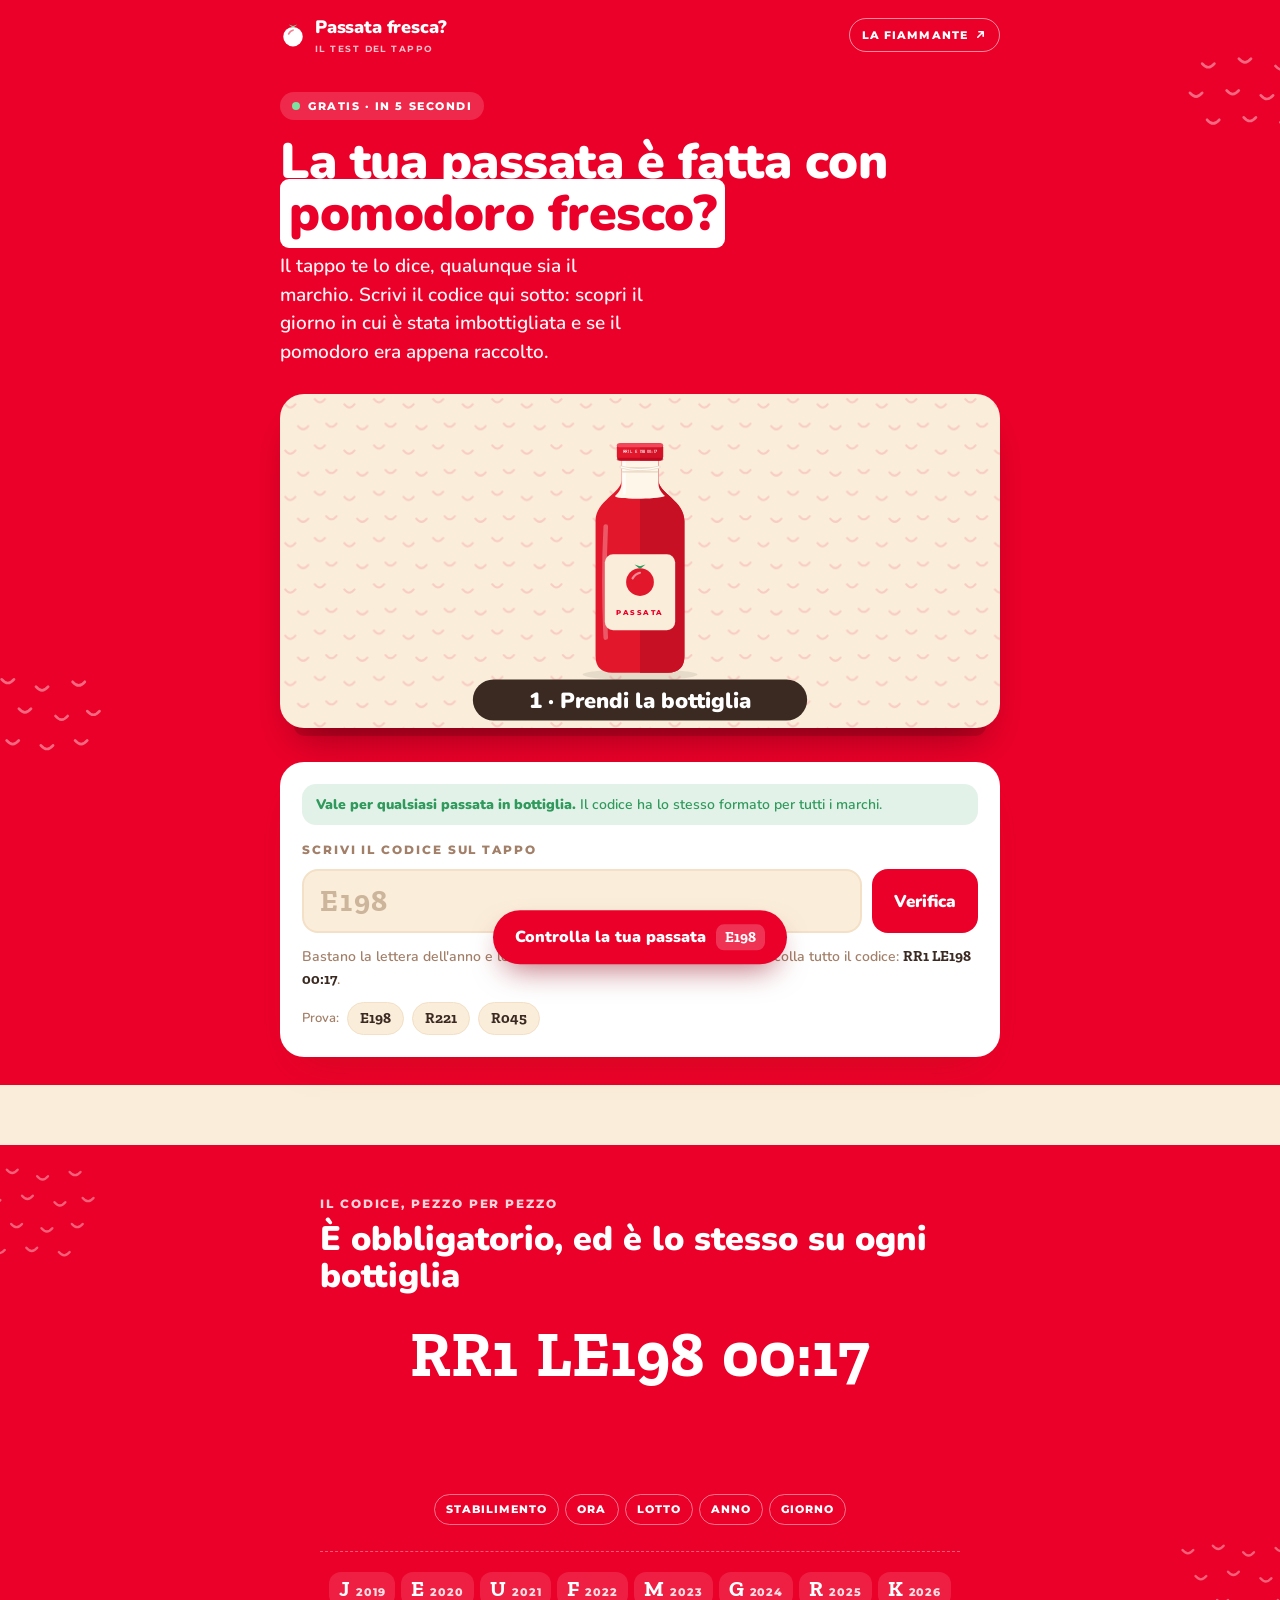
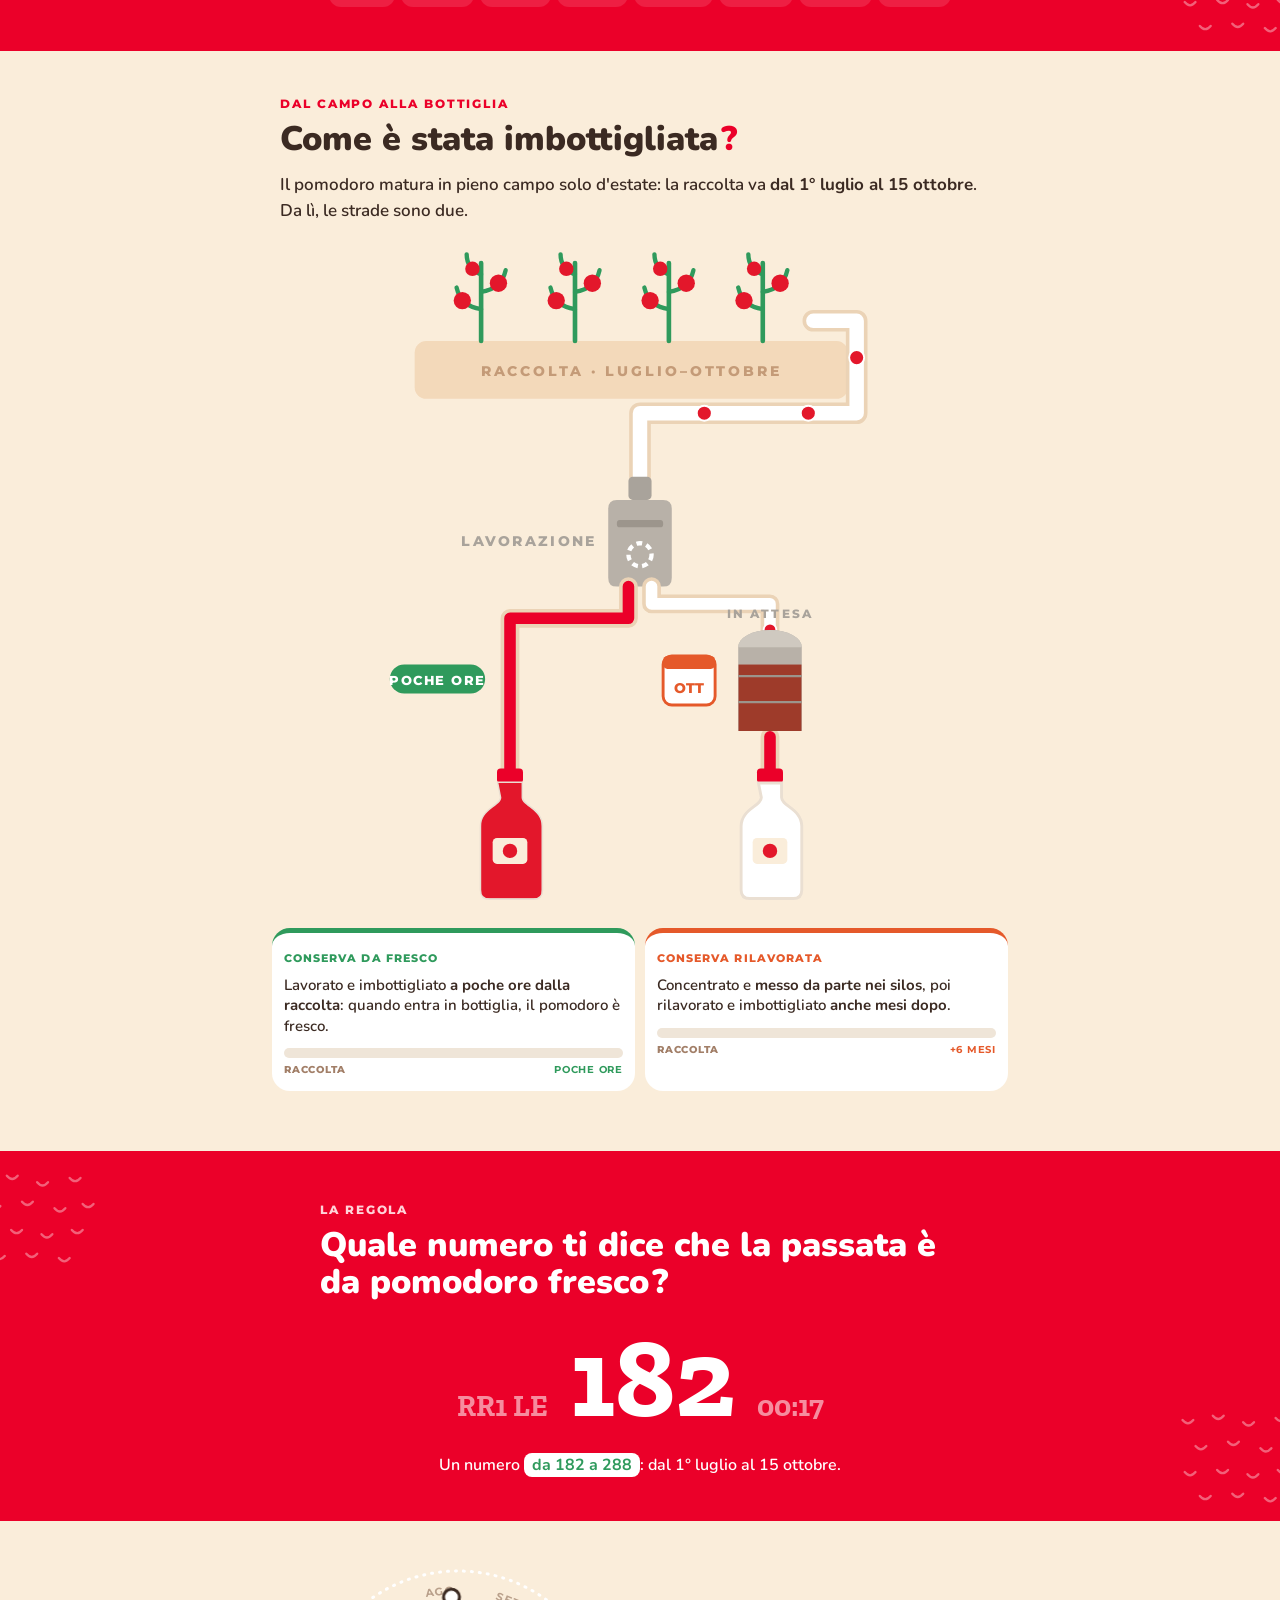
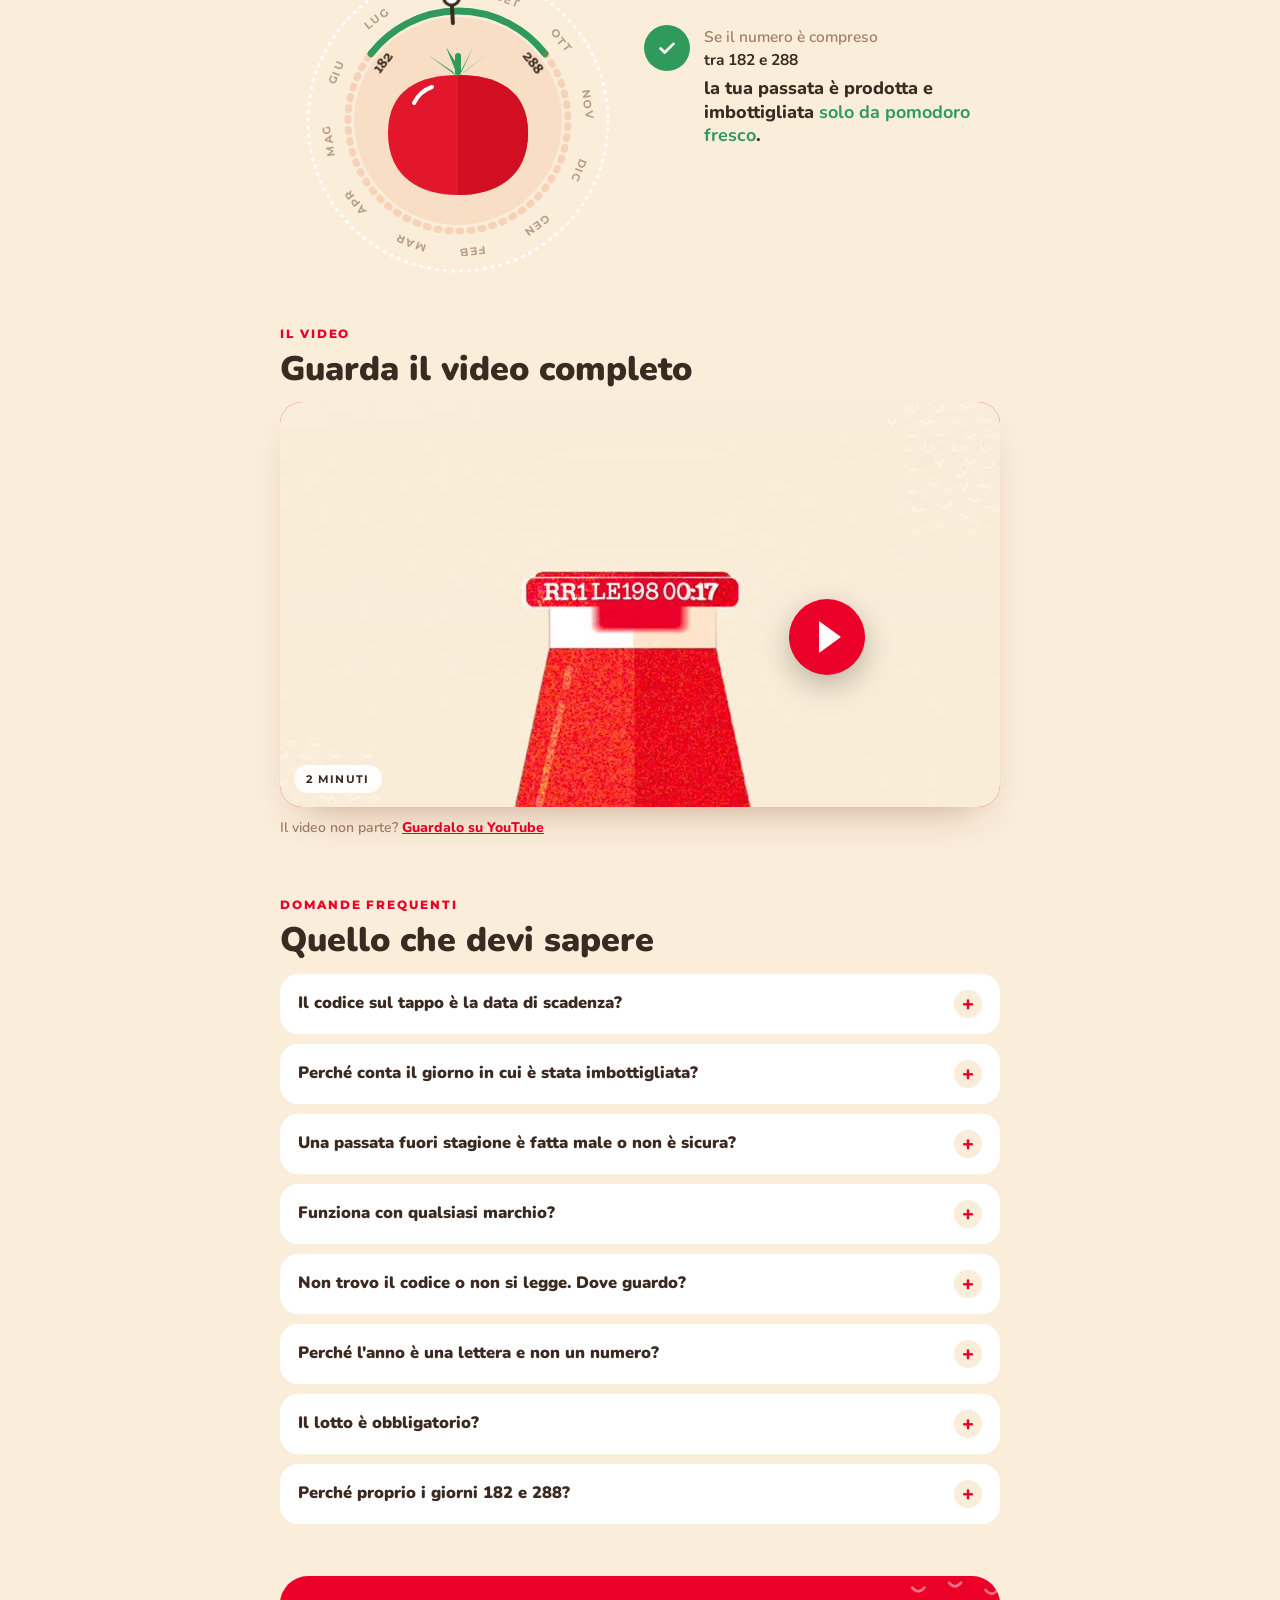
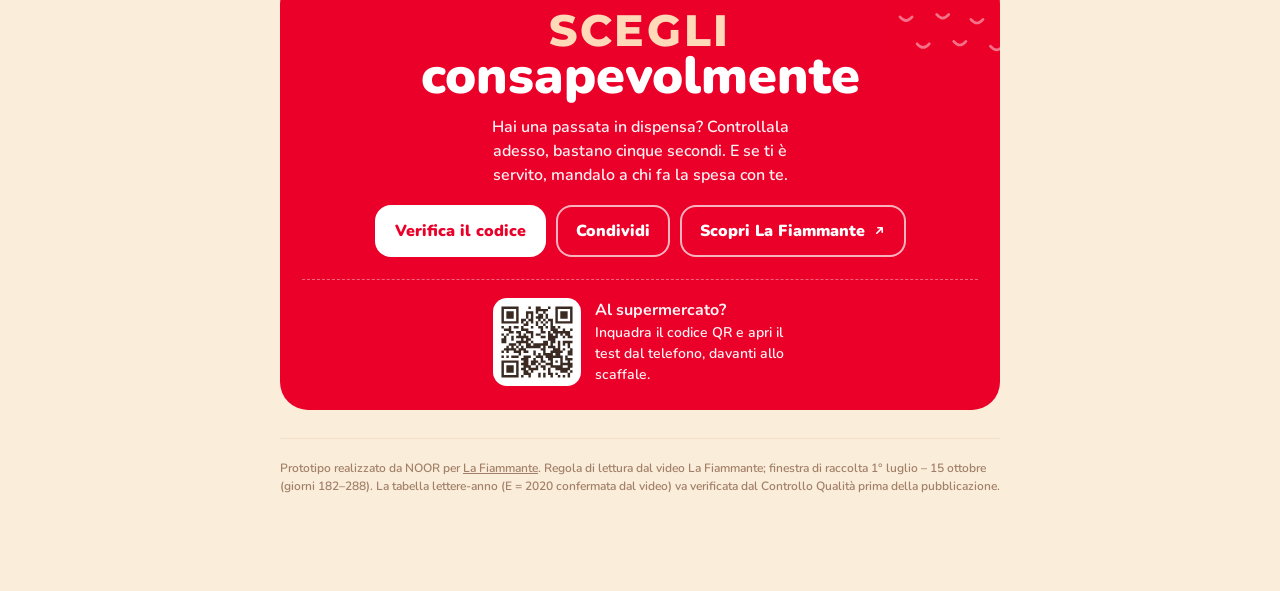
==== commit c80c029a: "Risultato con verdetto animato (Fresca / Fuori stagione) e tempo che passa nel ramo silos Co-Authore" ====
--- a/index.html
+++ b/index.html
@@ -515,8 +515,6 @@
   .procwrap.play .pp{stroke-dashoffset:0}
   .proc .gear{animation:gearSpin 3s linear infinite}
   .proc .bt .liq{transform-box:fill-box;transform-origin:50% 100%}
-  .procwrap.play .ba .liq{animation:fillFast 3.2s ease-in-out infinite}
-  .procwrap.play .bb .liq{animation:fillSlow 9s ease-in-out infinite}
   @keyframes fillFast{0%{transform:scaleY(.08)}35%,85%{transform:scaleY(1)}100%{transform:scaleY(.08)}}
   @keyframes fillSlow{0%,15%{transform:scaleY(.08)}80%,92%{transform:scaleY(1)}100%{transform:scaleY(.08)}}
   .proc .mo{opacity:0;animation:moCycle 8s infinite;animation-delay:calc(var(--i)*2s)}
@@ -563,6 +561,41 @@
   @keyframes slideR{from{opacity:0;transform:translateX(60px)}}
   @media (min-width:760px){ .rulegrid{grid-template-columns:1fr 1fr} .ways p{font-size:15px} }
   @media (prefers-reduced-motion:reduce){ .typew span,.typew em,.qm,.proc *,.scegli *{animation:none!important} .proc .pl,.proc .pl .tm circle{transform:none} .proc .pp{stroke-dashoffset:0} }
+
+  /* ===== RISULTATO: verdetto ===== */
+  .vhero{border-radius:22px;padding:18px 14px 18px;text-align:center;position:relative;overflow:hidden}
+  .vhero.ok{background:linear-gradient(#EAF6EE,#D9F0E1)}
+  .vhero.no{background:linear-gradient(#FFF1E8,#FCE1D2)}
+  .vhero .vs{display:block;width:100%;max-width:360px;height:auto;margin:0 auto}
+  .stamp{display:inline-block;margin:16px auto 0;padding:8px 16px 6px;border:4px solid;border-radius:14px;font-family:var(--round);font-weight:900;text-transform:uppercase;letter-spacing:.02em;line-height:1;transform:rotate(-4deg);animation:stampIn .55s cubic-bezier(.2,1.4,.4,1) both .25s}
+  .stamp small{display:block;font-family:var(--caps);font-weight:800;font-size:11px;letter-spacing:.16em;margin-bottom:4px}
+  .stamp b{display:block;font-size:clamp(30px,9vw,44px)}
+  .vhero.ok .stamp{color:var(--green);border-color:var(--green);background:rgba(255,255,255,.7)}
+  .vhero.no .stamp{color:var(--orange);border-color:var(--orange);background:rgba(255,255,255,.7)}
+  @keyframes stampIn{0%{opacity:0;transform:scale(2.6) rotate(-14deg)}70%{opacity:1;transform:scale(.94) rotate(-3deg)}100%{transform:scale(1) rotate(-4deg)}}
+  .vhero .vtxt{margin:14px auto 0;max-width:32ch;font-size:16.5px;font-weight:700;line-height:1.4;animation:rise .5s both .7s}
+  .vhero.ok .vtxt b{color:var(--green)}.vhero.no .vtxt b{color:var(--orange)}
+  .vhero .burst{position:absolute;left:50%;top:62%;width:10px;height:10px;pointer-events:none}
+  .vhero .burst i{position:absolute;width:8px;height:8px;border-radius:50%;opacity:0;animation:burst .9s ease-out both .45s}
+  .vhero.ok .burst i{background:var(--green)}.vhero.no .burst i{background:var(--orange)}
+  @keyframes burst{0%{opacity:1;transform:translate(0,0) scale(1)}100%{opacity:0;transform:translate(var(--x),var(--y)) scale(.4)}}
+  .rmeta{margin-top:16px;display:grid;grid-template-columns:1fr 1fr;gap:10px}
+  .rmeta .m{background:var(--cream);border-radius:14px;padding:10px 12px;animation:rise .5s both;animation-delay:calc(.9s + var(--i)*100ms)}
+  .rmeta .m small{display:block;font-family:var(--caps);font-weight:700;font-size:9.5px;letter-spacing:.12em;text-transform:uppercase;color:var(--brown)}
+  .rmeta .m b{display:block;font-family:var(--slab);font-size:19px;line-height:1.2;margin-top:2px}
+  .rmeta .m.wide{grid-column:1/-1}
+  .rcode{font-family:var(--slab);font-size:15px;color:var(--brown);margin-top:2px}
+  .rcode .k{color:var(--ink);background:var(--cream-2);border-radius:5px;padding:0 4px}
+  .tb{height:10px;border-radius:999px;background:#EFE5D8;margin-top:12px;overflow:hidden}
+  .tb i{display:block;height:100%;width:0;border-radius:999px}
+  .way.ok .tb i{background:var(--green)}.way.no .tb i{background:linear-gradient(90deg,#F0A04B,#E5592A)}
+  .procwrap.play .way.ok .tb i{animation:tbOk 2.5s ease-out infinite}
+  .procwrap.play .way.no .tb i{animation:tbNo 10s linear infinite}
+  @keyframes tbOk{0%{width:0}30%,92%{width:6%}100%{width:0}}
+  @keyframes tbNo{0%,4%{width:0}86%,97%{width:100%}100%{width:0}}
+  .tbl{display:flex;justify-content:space-between;font-family:var(--caps);font-weight:800;font-size:9.5px;letter-spacing:.08em;text-transform:uppercase;color:var(--brown);margin-top:5px}
+  .way.ok .tbl b{color:var(--green)}.way.no .tbl b{color:var(--orange)}
+  .ways{margin-top:12px}
   footer{margin:28px 0 0;padding:20px 0 96px;border-top:1.5px solid var(--cream-2);font-size:12px;color:var(--brown);font-weight:600}
   @media (prefers-reduced-motion:reduce){*{animation:none!important;transition:none!important}}
 </style>
@@ -690,18 +723,20 @@
   <path d="M172 320 V342 H90 V446" fill="none" stroke="#EBD3B6" stroke-width="13" stroke-linejoin="round" stroke-linecap="round"/><path d="M172 320 V342 H90 V446" fill="none" stroke="#EB0029" stroke-width="8" stroke-linejoin="round" stroke-linecap="round" class="pp"/>
   <path d="M188 320 V332 H270 V350" fill="none" stroke="#EBD3B6" stroke-width="13" stroke-linejoin="round" stroke-linecap="round"/><path d="M188 320 V332 H270 V350" fill="none" stroke="#fff" stroke-width="8" stroke-linejoin="round" stroke-linecap="round" class="pp"/>
   <path d="M270 424 V446" fill="none" stroke="#EBD3B6" stroke-width="13" stroke-linejoin="round" stroke-linecap="round"/><path d="M270 424 V446" fill="none" stroke="#EB0029" stroke-width="8" stroke-linejoin="round" stroke-linecap="round" class="pp"/>
-  <circle r="4.4" fill="#E3172B" stroke="#fff" stroke-width="1.3" opacity="0"><animateMotion dur="1.6s" begin="0s" repeatCount="indefinite" path="M172 320 V342 H90 V446" keyPoints="0;1" keyTimes="0;1" calcMode="linear"/><animate attributeName="opacity" dur="1.6s" begin="0s" repeatCount="indefinite" values="0;1;1;0" keyTimes="0;.08;.9;1"/></circle><circle r="4.4" fill="#E3172B" stroke="#fff" stroke-width="1.3" opacity="0"><animateMotion dur="1.6s" begin="0.4s" repeatCount="indefinite" path="M172 320 V342 H90 V446" keyPoints="0;1" keyTimes="0;1" calcMode="linear"/><animate attributeName="opacity" dur="1.6s" begin="0.4s" repeatCount="indefinite" values="0;1;1;0" keyTimes="0;.08;.9;1"/></circle><circle r="4.4" fill="#E3172B" stroke="#fff" stroke-width="1.3" opacity="0"><animateMotion dur="1.6s" begin="0.8s" repeatCount="indefinite" path="M172 320 V342 H90 V446" keyPoints="0;1" keyTimes="0;1" calcMode="linear"/><animate attributeName="opacity" dur="1.6s" begin="0.8s" repeatCount="indefinite" values="0;1;1;0" keyTimes="0;.08;.9;1"/></circle><circle r="4.4" fill="#E3172B" stroke="#fff" stroke-width="1.3" opacity="0"><animateMotion dur="1.6s" begin="1.2s" repeatCount="indefinite" path="M172 320 V342 H90 V446" keyPoints="0;1" keyTimes="0;1" calcMode="linear"/><animate attributeName="opacity" dur="1.6s" begin="1.2s" repeatCount="indefinite" values="0;1;1;0" keyTimes="0;.08;.9;1"/></circle>
-  <circle r="4.4" fill="#B5452E" stroke="#fff" stroke-width="1.3" opacity="0"><animateMotion dur="2.6s" begin="0s" repeatCount="indefinite" path="M188 320 V332 H270 V350" keyPoints="0;1" keyTimes="0;1" calcMode="linear"/><animate attributeName="opacity" dur="2.6s" begin="0s" repeatCount="indefinite" values="0;1;1;0" keyTimes="0;.08;.9;1"/></circle><circle r="4.4" fill="#B5452E" stroke="#fff" stroke-width="1.3" opacity="0"><animateMotion dur="2.6s" begin="1.3s" repeatCount="indefinite" path="M188 320 V332 H270 V350" keyPoints="0;1" keyTimes="0;1" calcMode="linear"/><animate attributeName="opacity" dur="2.6s" begin="1.3s" repeatCount="indefinite" values="0;1;1;0" keyTimes="0;.08;.9;1"/></circle>
-  <circle r="4.4" fill="#8A5A44" stroke="#fff" stroke-width="1.3" opacity="0"><animateMotion dur="2.6s" begin="0.6s" repeatCount="indefinite" path="M270 424 V446" keyPoints="0;1" keyTimes="0;1" calcMode="linear"/><animate attributeName="opacity" dur="2.6s" begin="0.6s" repeatCount="indefinite" values="0;1;1;0" keyTimes="0;.08;.9;1"/></circle><circle r="4.4" fill="#8A5A44" stroke="#fff" stroke-width="1.3" opacity="0"><animateMotion dur="2.6s" begin="1.9s" repeatCount="indefinite" path="M270 424 V446" keyPoints="0;1" keyTimes="0;1" calcMode="linear"/><animate attributeName="opacity" dur="2.6s" begin="1.9s" repeatCount="indefinite" values="0;1;1;0" keyTimes="0;.08;.9;1"/></circle>
-  <g class="silo"><path d="M248 362a22 12 0 0 1 44 0v58h-44z" fill="#B8B1A8"/><path d="M248 362a22 12 0 0 1 44 0" fill="#CFC9C0"/><path d="M248 382h44M248 400h44" stroke="#9C958C" stroke-width="1.6"/></g>
+  <circle r="4.4" fill="#E3172B" stroke="#fff" stroke-width="1.3" opacity="0"><animateMotion dur="2.5s" repeatCount="indefinite" path="M172 320 V342 H90 V446" keyPoints="0;0;1;1" keyTimes="0;0.000;0.300;1" calcMode="linear"/><animate attributeName="opacity" dur="2.5s" repeatCount="indefinite" calcMode="discrete" values="1;0" keyTimes="0;0.300"/></circle><circle r="4.4" fill="#E3172B" stroke="#fff" stroke-width="1.3" opacity="0"><animateMotion dur="2.5s" repeatCount="indefinite" path="M172 320 V342 H90 V446" keyPoints="0;0;1;1" keyTimes="0;0.070;0.370;1" calcMode="linear"/><animate attributeName="opacity" dur="2.5s" repeatCount="indefinite" calcMode="discrete" values="0;1;0" keyTimes="0;0.070;0.370"/></circle><circle r="4.4" fill="#E3172B" stroke="#fff" stroke-width="1.3" opacity="0"><animateMotion dur="2.5s" repeatCount="indefinite" path="M172 320 V342 H90 V446" keyPoints="0;0;1;1" keyTimes="0;0.140;0.440;1" calcMode="linear"/><animate attributeName="opacity" dur="2.5s" repeatCount="indefinite" calcMode="discrete" values="0;1;0" keyTimes="0;0.140;0.440"/></circle>
+  <circle r="4.4" fill="#E3172B" stroke="#fff" stroke-width="1.3" opacity="0"><animateMotion dur="10s" repeatCount="indefinite" path="M188 320 V332 H270 V350" keyPoints="0;0;1;1" keyTimes="0;0.020;0.120;1" calcMode="linear"/><animate attributeName="opacity" dur="10s" repeatCount="indefinite" calcMode="discrete" values="0;1;0" keyTimes="0;0.020;0.120"/></circle><circle r="4.4" fill="#E3172B" stroke="#fff" stroke-width="1.3" opacity="0"><animateMotion dur="10s" repeatCount="indefinite" path="M188 320 V332 H270 V350" keyPoints="0;0;1;1" keyTimes="0;0.055;0.155;1" calcMode="linear"/><animate attributeName="opacity" dur="10s" repeatCount="indefinite" calcMode="discrete" values="0;1;0" keyTimes="0;0.055;0.155"/></circle><circle r="4.4" fill="#E3172B" stroke="#fff" stroke-width="1.3" opacity="0"><animateMotion dur="10s" repeatCount="indefinite" path="M188 320 V332 H270 V350" keyPoints="0;0;1;1" keyTimes="0;0.090;0.190;1" calcMode="linear"/><animate attributeName="opacity" dur="10s" repeatCount="indefinite" calcMode="discrete" values="0;1;0" keyTimes="0;0.090;0.190"/></circle>
+  <circle r="4.4" fill="#8A5A44" stroke="#fff" stroke-width="1.3" opacity="0"><animateMotion dur="10s" repeatCount="indefinite" path="M270 424 V446" keyPoints="0;0;1;1" keyTimes="0;0.800;0.860;1" calcMode="linear"/><animate attributeName="opacity" dur="10s" repeatCount="indefinite" calcMode="discrete" values="0;1;0" keyTimes="0;0.800;0.860"/></circle><circle r="4.4" fill="#8A5A44" stroke="#fff" stroke-width="1.3" opacity="0"><animateMotion dur="10s" repeatCount="indefinite" path="M270 424 V446" keyPoints="0;0;1;1" keyTimes="0;0.830;0.890;1" calcMode="linear"/><animate attributeName="opacity" dur="10s" repeatCount="indefinite" calcMode="discrete" values="0;1;0" keyTimes="0;0.830;0.890"/></circle><circle r="4.4" fill="#8A5A44" stroke="#fff" stroke-width="1.3" opacity="0"><animateMotion dur="10s" repeatCount="indefinite" path="M270 424 V446" keyPoints="0;0;1;1" keyTimes="0;0.860;0.920;1" calcMode="linear"/><animate attributeName="opacity" dur="10s" repeatCount="indefinite" calcMode="discrete" values="0;1;0" keyTimes="0;0.860;0.920"/></circle>
+  <g class="silo"><path d="M248 362a22 12 0 0 1 44 0v58h-44z" fill="#B8B1A8"/><clipPath id="siloC"><path d="M248 362a22 12 0 0 1 44 0v58h-44z"/></clipPath><rect x="248" y="420" width="44" height="0" fill="#9E3B2A" clip-path="url(#siloC)"><animate attributeName="y" dur="10s" repeatCount="indefinite" values="420;420;374;374;420;420" keyTimes="0;0.040;0.200;0.800;0.900;1"/><animate attributeName="height" dur="10s" repeatCount="indefinite" values="0;0;46;46;0;0" keyTimes="0;0.040;0.200;0.800;0.900;1"/></rect><path d="M248 362a22 12 0 0 1 44 0" fill="#CFC9C0"/><path d="M248 382h44M248 400h44" stroke="#9C958C" stroke-width="1.6"/></g>
   <g class="cal"><rect x="196" y="368" width="36" height="34" rx="6" fill="#fff" stroke="#E5592A" stroke-width="2"/><rect x="196" y="368" width="36" height="9" rx="3" fill="#E5592A"/>
-    <g font-family="Montserrat" font-weight="800" font-size="10" fill="#E5592A" text-anchor="middle"><text class="mo" style="--i:0" x="214" y="394">OTT</text><text class="mo" style="--i:1" x="214" y="394">DIC</text><text class="mo" style="--i:2" x="214" y="394">FEB</text><text class="mo" style="--i:3" x="214" y="394">APR</text></g></g>
+    <g font-family="Montserrat" font-weight="800" font-size="10" fill="#E5592A" text-anchor="middle"><text x="214" y="394">OTT<animate attributeName="opacity" dur="10s" repeatCount="indefinite" calcMode="discrete" values="0;1;0" keyTimes="0;0.200;0.283"/></text><text x="214" y="394">NOV<animate attributeName="opacity" dur="10s" repeatCount="indefinite" calcMode="discrete" values="0;1;0" keyTimes="0;0.283;0.366"/></text><text x="214" y="394">DIC<animate attributeName="opacity" dur="10s" repeatCount="indefinite" calcMode="discrete" values="0;1;0" keyTimes="0;0.366;0.449"/></text><text x="214" y="394">GEN<animate attributeName="opacity" dur="10s" repeatCount="indefinite" calcMode="discrete" values="0;1;0" keyTimes="0;0.449;0.531"/></text><text x="214" y="394">FEB<animate attributeName="opacity" dur="10s" repeatCount="indefinite" calcMode="discrete" values="0;1;0" keyTimes="0;0.531;0.614"/></text><text x="214" y="394">MAR<animate attributeName="opacity" dur="10s" repeatCount="indefinite" calcMode="discrete" values="0;1;0" keyTimes="0;0.614;0.697"/></text><text x="214" y="394">APR<animate attributeName="opacity" dur="10s" repeatCount="indefinite" calcMode="discrete" values="0;1;0" keyTimes="0;0.697;0.970"/></text></g><g font-family="Montserrat" font-weight="800" font-size="9.5" fill="#E5592A" text-anchor="middle"><text x="214" y="418">+1 mese<animate attributeName="opacity" dur="10s" repeatCount="indefinite" calcMode="discrete" values="0;1;0" keyTimes="0;0.283;0.366"/></text><text x="214" y="418">+2 mesi<animate attributeName="opacity" dur="10s" repeatCount="indefinite" calcMode="discrete" values="0;1;0" keyTimes="0;0.366;0.449"/></text><text x="214" y="418">+3 mesi<animate attributeName="opacity" dur="10s" repeatCount="indefinite" calcMode="discrete" values="0;1;0" keyTimes="0;0.449;0.531"/></text><text x="214" y="418">+4 mesi<animate attributeName="opacity" dur="10s" repeatCount="indefinite" calcMode="discrete" values="0;1;0" keyTimes="0;0.531;0.614"/></text><text x="214" y="418">+5 mesi<animate attributeName="opacity" dur="10s" repeatCount="indefinite" calcMode="discrete" values="0;1;0" keyTimes="0;0.614;0.697"/></text><text x="214" y="418">+6 mesi<animate attributeName="opacity" dur="10s" repeatCount="indefinite" calcMode="discrete" values="0;1;0" keyTimes="0;0.697;0.970"/></text></g><g class="calpage"><rect x="198" y="379" width="32" height="21" rx="3" fill="#fff"><animateTransform attributeName="transform" type="translate" dur="0.829s" repeatCount="indefinite" values="0 0;0 0;0 26" keyTimes="0;.7;1"/><animate attributeName="opacity" dur="0.829s" repeatCount="indefinite" values="0;0;.9;0" keyTimes="0;.69;.7;1"/></rect></g></g>
+  <text x="270" y="342" text-anchor="middle" font-family="Montserrat" font-weight="800" font-size="8.5" letter-spacing="1.4" fill="#A9A39B">IN ATTESA<animate attributeName="opacity" dur="1.2s" repeatCount="indefinite" values="1;.3;1"/></text>
   <g class="zap"><rect x="40" y="374" width="66" height="20" rx="10" fill="#2F9A5C"/><text x="73" y="388" text-anchor="middle" font-family="Montserrat" font-weight="800" font-size="9" letter-spacing="1" fill="#fff">POCHE ORE</text></g>
-  <g class="bt ba"><rect x="81" y="446" width="18" height="10" rx="2.5" fill="#EB0029"/><path d="M82 456h16v10c0 6 14 8 14 20v44q0 6-6 6H76q-6 0-6-6V486c0-12 14-14 14-20z" fill="#fff" stroke="#EADFD2" stroke-width="2"/><clipPath id="bcba"><path d="M82 456h16v10c0 6 14 8 14 20v44q0 6-6 6H76q-6 0-6-6V486c0-12 14-14 14-20z"/></clipPath><rect class="liq" x="68" y="456" width="44" height="80" fill="#E3172B" clip-path="url(#bcba)"/><rect x="78" y="494" width="24" height="18" rx="3" fill="#FAEDDA"/><circle cx="90" cy="503" r="5" fill="#E3172B"/></g><g class="bt bb"><rect x="261" y="446" width="18" height="10" rx="2.5" fill="#EB0029"/><path d="M262 456h16v10c0 6 14 8 14 20v44q0 6-6 6H256q-6 0-6-6V486c0-12 14-14 14-20z" fill="#fff" stroke="#EADFD2" stroke-width="2"/><clipPath id="bcbb"><path d="M262 456h16v10c0 6 14 8 14 20v44q0 6-6 6H256q-6 0-6-6V486c0-12 14-14 14-20z"/></clipPath><rect class="liq" x="248" y="456" width="44" height="80" fill="#E3172B" clip-path="url(#bcbb)"/><rect x="258" y="494" width="24" height="18" rx="3" fill="#FAEDDA"/><circle cx="270" cy="503" r="5" fill="#E3172B"/></g>
-</svg></div>
+  <g class="bt ba"><rect x="81" y="446" width="18" height="10" rx="2.5" fill="#EB0029"/><path d="M82 456h16v10c0 6 14 8 14 20v44q0 6-6 6H76q-6 0-6-6V486c0-12 14-14 14-20z" fill="#fff" stroke="#EADFD2" stroke-width="2"/><clipPath id="bcba"><path d="M82 456h16v10c0 6 14 8 14 20v44q0 6-6 6H76q-6 0-6-6V486c0-12 14-14 14-20z"/></clipPath><rect x="68" y="456" width="44" height="0" fill="#E3172B" clip-path="url(#bcba)"><animate attributeName="y" dur="2.5s" repeatCount="indefinite" values="536;536;456;456;536;536" keyTimes="0;0.300;0.550;0.900;0.980;1"/><animate attributeName="height" dur="2.5s" repeatCount="indefinite" values="0;0;80;80;0;0" keyTimes="0;0.300;0.550;0.900;0.980;1"/></rect><rect x="78" y="494" width="24" height="18" rx="3" fill="#FAEDDA"/><circle cx="90" cy="503" r="5" fill="#E3172B"/></g><g class="bt bb"><rect x="261" y="446" width="18" height="10" rx="2.5" fill="#EB0029"/><path d="M262 456h16v10c0 6 14 8 14 20v44q0 6-6 6H256q-6 0-6-6V486c0-12 14-14 14-20z" fill="#fff" stroke="#EADFD2" stroke-width="2"/><clipPath id="bcbb"><path d="M262 456h16v10c0 6 14 8 14 20v44q0 6-6 6H256q-6 0-6-6V486c0-12 14-14 14-20z"/></clipPath><rect x="248" y="456" width="44" height="0" fill="#B23A2B" clip-path="url(#bcbb)"><animate attributeName="y" dur="10s" repeatCount="indefinite" values="536;536;456;456;536;536" keyTimes="0;0.840;0.930;0.985;0.995;1"/><animate attributeName="height" dur="10s" repeatCount="indefinite" values="0;0;80;80;0;0" keyTimes="0;0.840;0.930;0.985;0.995;1"/></rect><rect x="258" y="494" width="24" height="18" rx="3" fill="#FAEDDA"/><circle cx="270" cy="503" r="5" fill="#E3172B"/></g>
+</svg>
     <div class="ways">
-      <div class="way ok rv" style="--i:0"><span class="caps">Conserva da fresco</span><p>Il pomodoro viene lavorato e imbottigliato <b>a poche ore dalla raccolta</b>.</p></div>
-      <div class="way no rv" style="--i:1"><span class="caps">Conserva rilavorata</span><p>Il pomodoro viene concentrato, stoccato in silos e rilavorato: imbottigliato <b>anche a mesi dalla raccolta</b>.</p></div>
+      <div class="way ok"><span class="caps">Conserva da fresco</span><p>Lavorato e imbottigliato <b>a poche ore dalla raccolta</b>: quando entra in bottiglia, il pomodoro è fresco.</p><div class="tb"><i></i></div><div class="tbl"><span>raccolta</span><b>poche ore</b></div></div>
+      <div class="way no"><span class="caps">Conserva rilavorata</span><p>Concentrato e <b>messo da parte nei silos</b>, poi rilavorato e imbottigliato <b>anche mesi dopo</b>.</p><div class="tb"><i></i></div><div class="tbl"><span>raccolta</span><b>+6 mesi</b></div></div>
+    </div>
     </div>
   </section>
 
@@ -779,6 +814,8 @@
 const FRESH_FROM = 182, FRESH_TO = 288;
 const VIDEO_ID = "cm6ONvZ_78g";
 const ICON_OK = '<svg width="22" height="22" viewBox="0 0 24 24" fill="none" stroke="currentColor" stroke-width="3" stroke-linecap="round" stroke-linejoin="round"><path d="M5 12.5l4.5 4.5L19 7.5"/></svg>', ICON_NO = '<svg width="22" height="22" viewBox="0 0 24 24" fill="none" stroke="currentColor" stroke-width="3" stroke-linecap="round"><path d="M12 6v8"/><path d="M12 18.5v.01"/></svg>';
+const OK_SCENE = `<svg class="vs" viewBox="0 8 300 162" aria-hidden="true"><path d="M14 120h272" stroke="#D9C3A5" stroke-width="3" stroke-linecap="round"/><path d="M46 120V66" stroke="#2F9A5C" stroke-width="3.5" stroke-linecap="round"/><path d="M46 100q-15-2-18-16M46 86q14-2 17-15M46 74q-9-4-9-14" stroke="#2F9A5C" stroke-width="3" fill="none" stroke-linecap="round"/><circle cx="33" cy="92" r="7" fill="#E3172B"/><circle cx="62" cy="80" r="11" fill="#E3172B"><animate attributeName="opacity" dur="3.2s" repeatCount="indefinite" calcMode="discrete" values="1;0;1" keyTimes="0;0.040;0.95"/></circle><g opacity="0"><circle r="11" fill="#E3172B"/><path d="M-4 -10l4-5 4 5z" fill="#2F9A5C"/><path d="M-6 -4q2-3 5-4" stroke="#fff" stroke-width="2" stroke-linecap="round" fill="none" opacity=".7"/><animateMotion dur="3.2s" repeatCount="indefinite" path="M62 80 Q150 -20 238 58" keyPoints="0;0;1;1" keyTimes="0;0.04;0.4;1" calcMode="linear"/><animate attributeName="opacity" dur="3.2s" repeatCount="indefinite" calcMode="discrete" values="0;1;0" keyTimes="0;0.040;0.420"/></g><g transform="translate(150 98)"><circle r="17" fill="#fff" stroke="#2F9A5C" stroke-width="3"/><rect x="-3" y="-24" width="6" height="5" rx="1.5" fill="#2F9A5C"/><path d="M0 0 L0 -17 A17 17 0 0 1 17 0Z" fill="#2F9A5C" opacity=".22"/><line x1="0" y1="0" x2="0" y2="-12" stroke="#2F9A5C" stroke-width="3" stroke-linecap="round"><animateTransform attributeName="transform" type="rotate" dur="3.2s" repeatCount="indefinite" values="0;90;90" keyTimes="0;.4;1"/></line><circle r="2.5" fill="#2F9A5C"/></g><text x="150" y="128" text-anchor="middle" font-family="Montserrat" font-weight="800" font-size="10" letter-spacing="1.2" fill="#2F9A5C">POCHE ORE</text><rect x="236" y="42" width="16" height="11" rx="2.5" fill="#EB0029"/><path d="M235 52h18v11c0 7 16 9 16 23v28q0 6-6 6H225q-6 0-6-6V86c0-14 16-16 16-23z" fill="#fff" stroke="#EADFD2" stroke-width="2"/><clipPath id="vbo"><path d="M235 52h18v11c0 7 16 9 16 23v28q0 6-6 6H225q-6 0-6-6V86c0-14 16-16 16-23z"/></clipPath><rect x="218" y="52" width="52" height="0" fill="#E3172B" clip-path="url(#vbo)"><animate attributeName="y" dur="3.2s" repeatCount="indefinite" values="120;120;52;52;120;120" keyTimes="0;0.380;0.560;0.940;0.990;1"/><animate attributeName="height" dur="3.2s" repeatCount="indefinite" values="0;0;68;68;0;0" keyTimes="0;0.380;0.560;0.940;0.990;1"/></rect><rect x="233" y="92" width="22" height="14" rx="3" fill="#FAEDDA"/><circle cx="244" cy="99" r="4" fill="#E3172B"/><path transform="translate(270 48)" d="M0-6L1.6-1.6 6 0 1.6 1.6 0 6-1.6 1.6-6 0-1.6-1.6z" fill="#F5B82E" opacity="0"><animate attributeName="opacity" dur="3.2s" repeatCount="indefinite" values="0;0;1;0;0" keyTimes="0;0.56;0.64;0.76;1"/></path><path transform="translate(218 60)" d="M0-6L1.6-1.6 6 0 1.6 1.6 0 6-1.6 1.6-6 0-1.6-1.6z" fill="#F5B82E" opacity="0"><animate attributeName="opacity" dur="3.2s" repeatCount="indefinite" values="0;0;1;0;0" keyTimes="0;0.62;0.7;0.8200000000000001;1"/></path><path transform="translate(276 96)" d="M0-6L1.6-1.6 6 0 1.6 1.6 0 6-1.6 1.6-6 0-1.6-1.6z" fill="#F5B82E" opacity="0"><animate attributeName="opacity" dur="3.2s" repeatCount="indefinite" values="0;0;1;0;0" keyTimes="0;0.68;0.76;0.8800000000000001;1"/></path><rect x="20" y="144" width="260" height="9" rx="4.5" fill="#fff" opacity=".85"/><rect x="20" y="144" width="0" height="9" rx="4.5" fill="#2F9A5C"><animate attributeName="width" dur="3.2s" repeatCount="indefinite" values="0;0;14;14;0" keyTimes="0;0.04;0.4;0.95;1"/></rect><text x="20" y="164" font-family="Montserrat" font-weight="800" font-size="8.5" letter-spacing="1" fill="#A27F68">RACCOLTA</text><text x="280" y="164" text-anchor="end" font-family="Montserrat" font-weight="800" font-size="8.5" letter-spacing="1" fill="#2F9A5C">IN BOTTIGLIA</text></svg>`;
+const NO_SCENE = `<svg class="vs" viewBox="0 8 300 162" aria-hidden="true"><path d="M14 120h272" stroke="#D9C3A5" stroke-width="3" stroke-linecap="round"/><path d="M46 120V66" stroke="#2F9A5C" stroke-width="3.5" stroke-linecap="round"/><path d="M46 100q-15-2-18-16M46 86q14-2 17-15M46 74q-9-4-9-14" stroke="#2F9A5C" stroke-width="3" fill="none" stroke-linecap="round"/><circle cx="33" cy="92" r="7" fill="#E3172B"/><circle cx="62" cy="80" r="11" fill="#E3172B"><animate attributeName="opacity" dur="8s" repeatCount="indefinite" calcMode="discrete" values="1;0;1" keyTimes="0;0.03;0.96"/></circle><path d="M80 98h30v12q0 8-8 8H88q-8 0-8-8z" fill="#8B1E1E"/><path d="M76 98h38" stroke="#5B1414" stroke-width="3.5" stroke-linecap="round"/><path d="M88 92q-3-4 0-8" stroke="#C9B29E" stroke-width="2" fill="none" stroke-linecap="round"><animate attributeName="opacity" dur="1.4s" begin="0.0s" repeatCount="indefinite" values="0;1;0"/></path><path d="M95 92q-3-4 0-8" stroke="#C9B29E" stroke-width="2" fill="none" stroke-linecap="round"><animate attributeName="opacity" dur="1.4s" begin="0.45s" repeatCount="indefinite" values="0;1;0"/></path><path d="M102 92q-3-4 0-8" stroke="#C9B29E" stroke-width="2" fill="none" stroke-linecap="round"><animate attributeName="opacity" dur="1.4s" begin="0.9s" repeatCount="indefinite" values="0;1;0"/></path><circle r="11" fill="#E3172B" opacity="0"><animateMotion dur="8s" repeatCount="indefinite" path="M62 80 Q78 60 95 92 L95 92 Q125 40 160 70" keyPoints="0;0;0.45;0.45;1;1" keyTimes="0;0.03;0.1;0.16;0.24;1" calcMode="linear"/><animate attributeName="r" dur="8s" repeatCount="indefinite" values="11;11;7;7" keyTimes="0;0.1;0.16;1"/><animate attributeName="fill" dur="8s" repeatCount="indefinite" values="#E3172B;#E3172B;#8B1E1E;#8B1E1E" keyTimes="0;0.1;0.16;1"/><animate attributeName="opacity" dur="8s" repeatCount="indefinite" calcMode="discrete" values="0;1;0" keyTimes="0;0.030;0.240"/></circle><path d="M144 76a16 9 0 0 1 32 0v42h-32z" fill="#B8B1A8"/><path d="M144 76a16 9 0 0 1 32 0" fill="#CFC9C0"/><path d="M144 92h32M144 106h32" stroke="#9C958C" stroke-width="1.5"/><g opacity="0" stroke="#fff" stroke-width="1" fill="none"><path d="M176 92l8-8M176 98l10-4M176 104l9 1"/><animate attributeName="opacity" dur="8s" repeatCount="indefinite" values="0;0;.8;.8;0" keyTimes="0;.4;.6;.85;.9"/></g><g transform="translate(160 34)"><rect x="-21" y="-17" width="42" height="34" rx="6" fill="#fff" stroke="#E5592A" stroke-width="2"/><rect x="-21" y="-17" width="42" height="9" rx="3" fill="#E5592A"/><g font-family="Montserrat" font-weight="800" font-size="11" fill="#E5592A" text-anchor="middle"><text y="10">LUG<animate attributeName="opacity" dur="8s" repeatCount="indefinite" calcMode="discrete" values="0;1;0" keyTimes="0;0.260;0.353"/></text><text y="10">SET<animate attributeName="opacity" dur="8s" repeatCount="indefinite" calcMode="discrete" values="0;1;0" keyTimes="0;0.353;0.447"/></text><text y="10">NOV<animate attributeName="opacity" dur="8s" repeatCount="indefinite" calcMode="discrete" values="0;1;0" keyTimes="0;0.447;0.540"/></text><text y="10">GEN<animate attributeName="opacity" dur="8s" repeatCount="indefinite" calcMode="discrete" values="0;1;0" keyTimes="0;0.540;0.633"/></text><text y="10">MAR<animate attributeName="opacity" dur="8s" repeatCount="indefinite" calcMode="discrete" values="0;1;0" keyTimes="0;0.633;0.727"/></text><text y="10">MAG<animate attributeName="opacity" dur="8s" repeatCount="indefinite" calcMode="discrete" values="0;1;0" keyTimes="0;0.727;0.970"/></text></g><rect x="-17" y="-6" width="34" height="20" rx="2" fill="#fff"><animateTransform attributeName="transform" type="translate" dur="0.747s" begin="2.08s" repeatCount="indefinite" values="0 0;0 0;0 22" keyTimes="0;.75;1"/><animate attributeName="opacity" dur="0.747s" begin="2.08s" repeatCount="indefinite" values="0;0;1;0" keyTimes="0;.74;.75;1"/></rect></g><g font-family="Montserrat" font-weight="800" font-size="11" letter-spacing=".5" fill="#E5592A" text-anchor="middle"><text x="160" y="134">RACCOLTO A LUGLIO<animate attributeName="opacity" dur="8s" repeatCount="indefinite" calcMode="discrete" values="0;1;0" keyTimes="0;0.260;0.353"/></text><text x="160" y="134">+2 MESI<animate attributeName="opacity" dur="8s" repeatCount="indefinite" calcMode="discrete" values="0;1;0" keyTimes="0;0.353;0.447"/></text><text x="160" y="134">+4 MESI<animate attributeName="opacity" dur="8s" repeatCount="indefinite" calcMode="discrete" values="0;1;0" keyTimes="0;0.447;0.540"/></text><text x="160" y="134">+6 MESI<animate attributeName="opacity" dur="8s" repeatCount="indefinite" calcMode="discrete" values="0;1;0" keyTimes="0;0.540;0.633"/></text><text x="160" y="134">+8 MESI<animate attributeName="opacity" dur="8s" repeatCount="indefinite" calcMode="discrete" values="0;1;0" keyTimes="0;0.633;0.727"/></text><text x="160" y="134">+10 MESI<animate attributeName="opacity" dur="8s" repeatCount="indefinite" calcMode="discrete" values="0;1;0" keyTimes="0;0.727;0.970"/></text></g><circle r="7" fill="#8A5A44" opacity="0"><animateMotion dur="8s" repeatCount="indefinite" path="M176 100 Q210 30 244 58" keyPoints="0;0;1;1" keyTimes="0;0.82;0.88;1" calcMode="linear"/><animate attributeName="opacity" dur="8s" repeatCount="indefinite" calcMode="discrete" values="0;1;0" keyTimes="0;0.820;0.885"/></circle><rect x="236" y="42" width="16" height="11" rx="2.5" fill="#EB0029"/><path d="M235 52h18v11c0 7 16 9 16 23v28q0 6-6 6H225q-6 0-6-6V86c0-14 16-16 16-23z" fill="#fff" stroke="#EADFD2" stroke-width="2"/><clipPath id="vbn"><path d="M235 52h18v11c0 7 16 9 16 23v28q0 6-6 6H225q-6 0-6-6V86c0-14 16-16 16-23z"/></clipPath><rect x="218" y="52" width="52" height="0" fill="#A9483A" clip-path="url(#vbn)"><animate attributeName="y" dur="8s" repeatCount="indefinite" values="120;120;52;52;120;120" keyTimes="0;0.870;0.950;0.985;0.995;1"/><animate attributeName="height" dur="8s" repeatCount="indefinite" values="0;0;68;68;0;0" keyTimes="0;0.870;0.950;0.985;0.995;1"/></rect><rect x="233" y="92" width="22" height="14" rx="3" fill="#FAEDDA"/><circle cx="244" cy="99" r="4" fill="#A9483A"/><rect x="20" y="144" width="260" height="9" rx="4.5" fill="#fff" opacity=".85"/><rect x="20" y="144" width="0" height="9" rx="4.5" fill="#E5592A"><animate attributeName="width" dur="8s" repeatCount="indefinite" values="0;0;260;260;0" keyTimes="0;0.26;0.86;0.97;1"/></rect><text x="20" y="164" font-family="Montserrat" font-weight="800" font-size="8.5" letter-spacing="1" fill="#A27F68">RACCOLTA</text><text x="280" y="164" text-anchor="end" font-family="Montserrat" font-weight="800" font-size="8.5" letter-spacing="1" fill="#E5592A">IN BOTTIGLIA</text></svg>`;
 
 const isLeap = y => (y%4===0 && y%100!==0) || y%400===0;
 const pad = n => String(n).padStart(3,'0');
@@ -850,30 +887,31 @@
   }
   const d = new Date(year,0,day), today = new Date(); today.setHours(0,0,0,0);
   const fresh = day>=FRESH_FROM && day<=FRESH_TO;
-  const parts = [
+  const _parts = [
     p.plant ? `<div class="part" style="--i:0"><b>${p.plant}</b><small>Stabilimento</small></div>` : '',
     `<div class="part" style="--i:1"><b>${letter}</b><small>Anno ${year}</small></div>`,
     `<div class="part key" style="--i:2"><b>${pad(day)}</b><small>Giorno</small></div>`,
     p.time ? `<div class="part" style="--i:3"><b>${p.time}</b><small>Ora</small></div>` : ''
   ].join('');
+  const burst = Array.from({length:10},(_,i)=>{ const an=i/10*Math.PI*2, r=90+((i*37)%40); return `<i style="--x:${(Math.cos(an)*r).toFixed(0)}px;--y:${(Math.sin(an)*r*.7).toFixed(0)}px"></i>`; }).join('');
+  const codeTxt = `${p.plant?p.plant+' ':''}L<span class="k">${letter}</span><span class="k">${pad(day)}</span>${p.time?' '+p.time:''}`;
   $res.innerHTML = `
   <div class="res">
-    <div class="caps">Prodotta il</div>
-    <div class="date">${GIORNI[d.getDay()]} ${d.getDate()} ${MESI[d.getMonth()]} ${year}</div>
-    <div class="parts">${parts}</div>
-    ${isLeap(year)&&day>59?`<p class="note">Il ${year} era bisestile: dal 1° marzo le date slittano di un giorno rispetto agli altri anni.</p>`:''}
-    <div class="verdict ${fresh?'ok':'no'}">
-      <span class="ic">${fresh?ICON_OK:ICON_NO}</span>
-      <div>${fresh
-        ? `<strong>Passata da pomodoro fresco</strong><span>Il giorno ${pad(day)} è tra 182 e 288: imbottigliata in piena raccolta.</span>`
-        : `<strong>Fuori dalla raccolta</strong><span>Il giorno ${pad(day)} non è tra 182 e 288: pomodoro rilavorato, anche a mesi dalla raccolta.</span>`}</div>
-    </div>
+    <div class="vhero ${fresh?'ok':'no'}">
+      <div class="burst">${burst}</div>
+      ${fresh?OK_SCENE:NO_SCENE}
+      <div class="stamp">${fresh?'<small>Passata</small><b>Fresca</b>':'<small>Confezionata</small><b>Fuori stagione</b>'}</div>
+      <p class="vtxt">${fresh
+        ? 'Il pomodoro è passato dal campo alla bottiglia <b>in poche ore</b>: quando è stato imbottigliato, era fresco.'
+        : 'Il pomodoro è stato raccolto in estate, <b>messo da parte</b> e poi lavorato e imbottigliato <b>mesi dopo</b>.'}</p>
+    </div>
+    <div class="rmeta">
+      <div class="m wide" style="--i:0"><small>Imbottigliata il</small><b>${GIORNI[d.getDay()]} ${d.getDate()} ${MESI[d.getMonth()]} ${year}</b><div class="rcode">${codeTxt} · anno ${year}, giorno ${pad(day)}</div></div>
+      <div class="m" style="--i:1"><small>${fresh?'Periodo':'Raccolta'}</small><b>${fresh?'in piena raccolta':'lontano dalla raccolta'}</b></div>
+      <div class="m" style="--i:2"><small>Prodotta da</small><b>${ago(Math.round((today-d)/86400000))}</b></div>
+    </div>
+    ${isLeap(year)&&day>59?`<p class="note">Il ${year} era bisestile: dal 1° marzo le date slittano di un giorno.</p>`:''}
     <div class="lanes one" data-live>${lane(fresh?'ok':'no')}</div>
-    <div class="dialwrap play">${dial(day,max)}</div>
-    <div class="stats">
-      <div class="stat" style="--i:0"><small>Giorno dell'anno</small><b>${day} / ${max}</b></div>
-      <div class="stat" style="--i:1"><small>Prodotta da</small><b>${ago(Math.round((today-d)/86400000))}</b></div>
-    </div>
     ${actions()}
   </div>`;
   countUp($res);
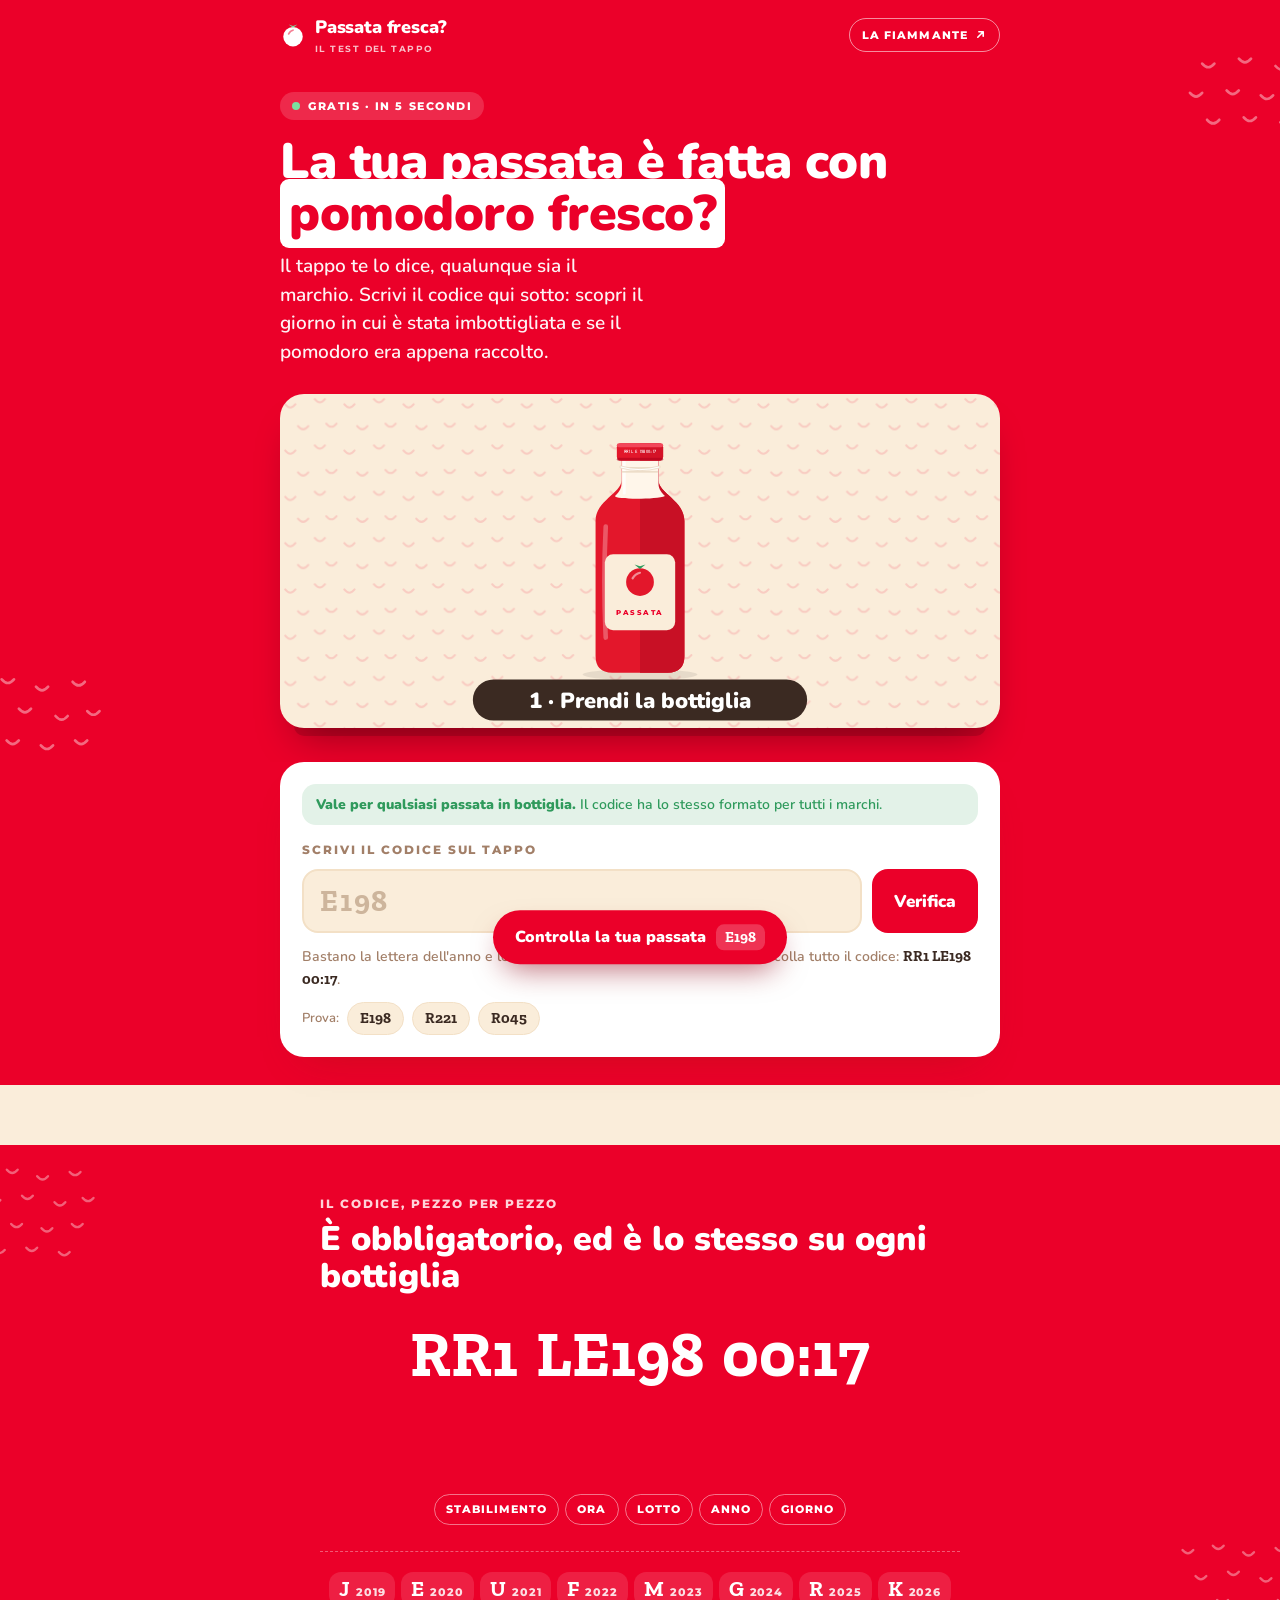
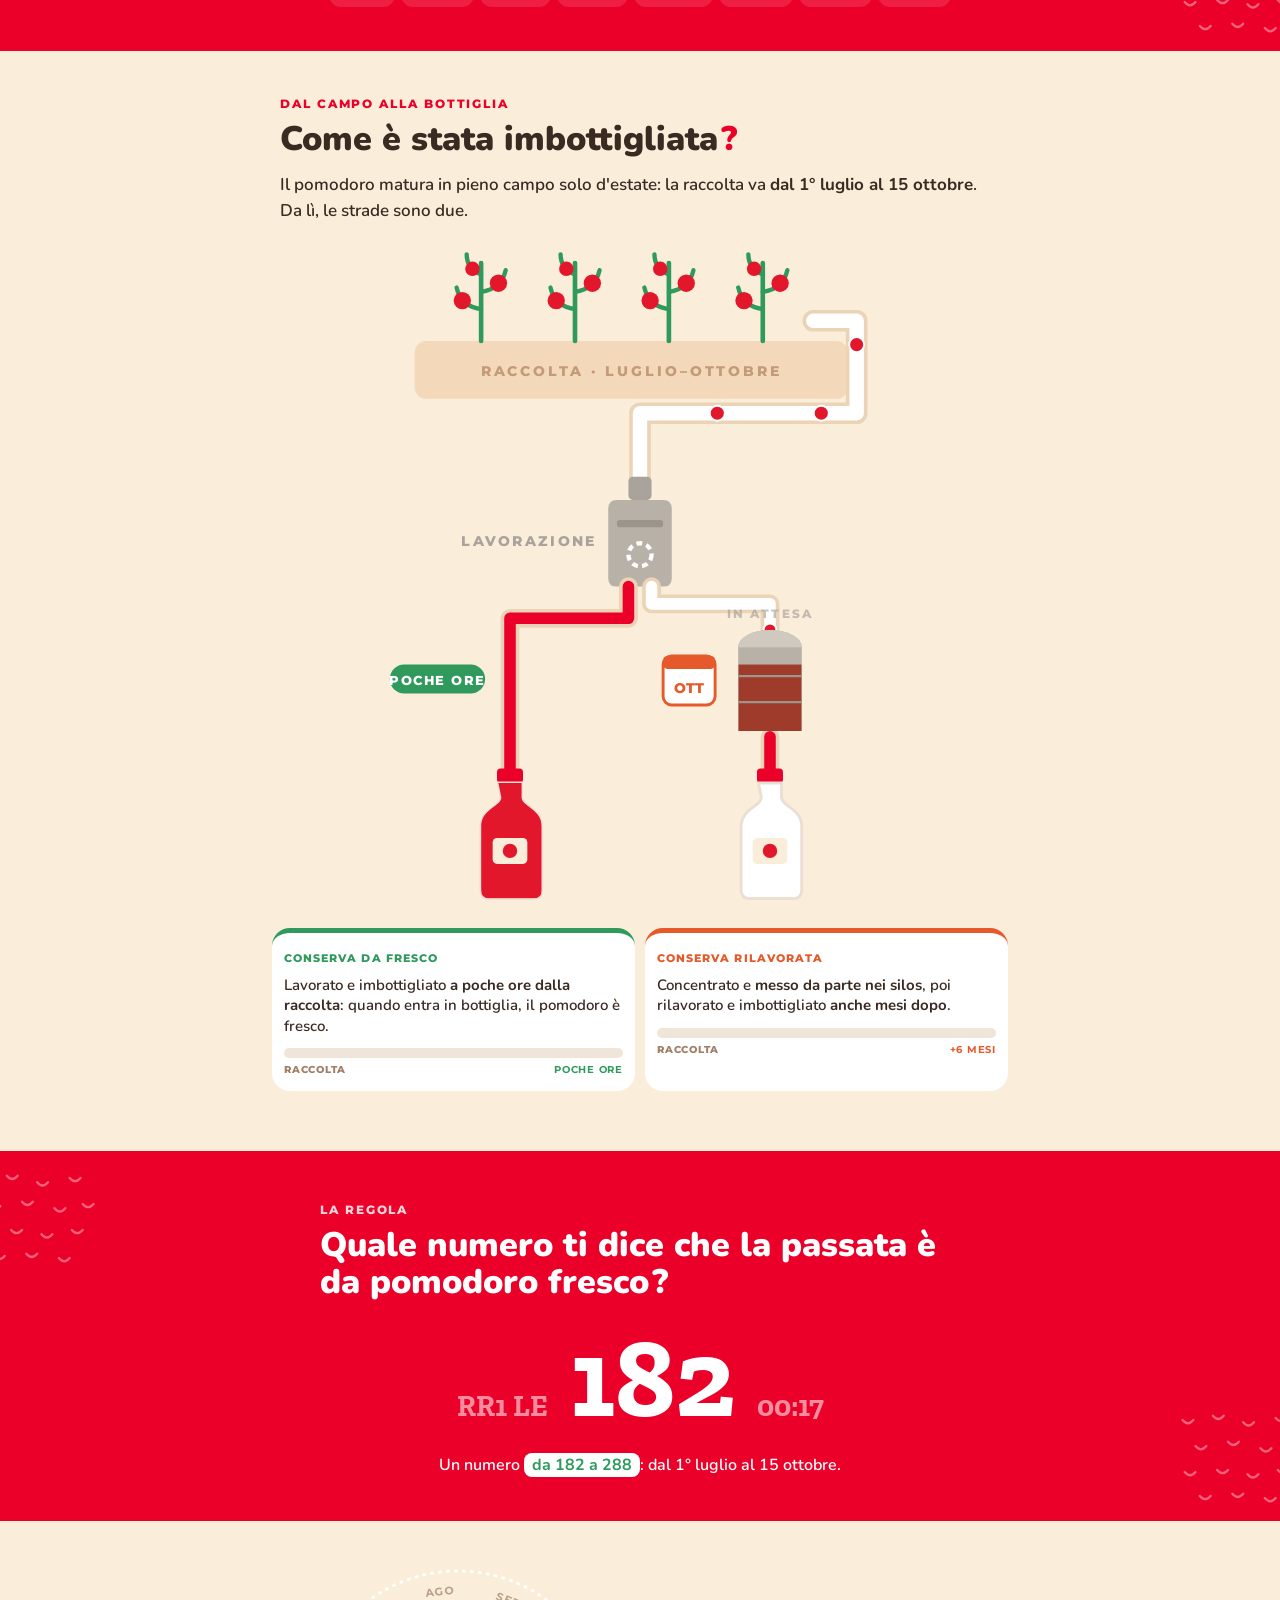
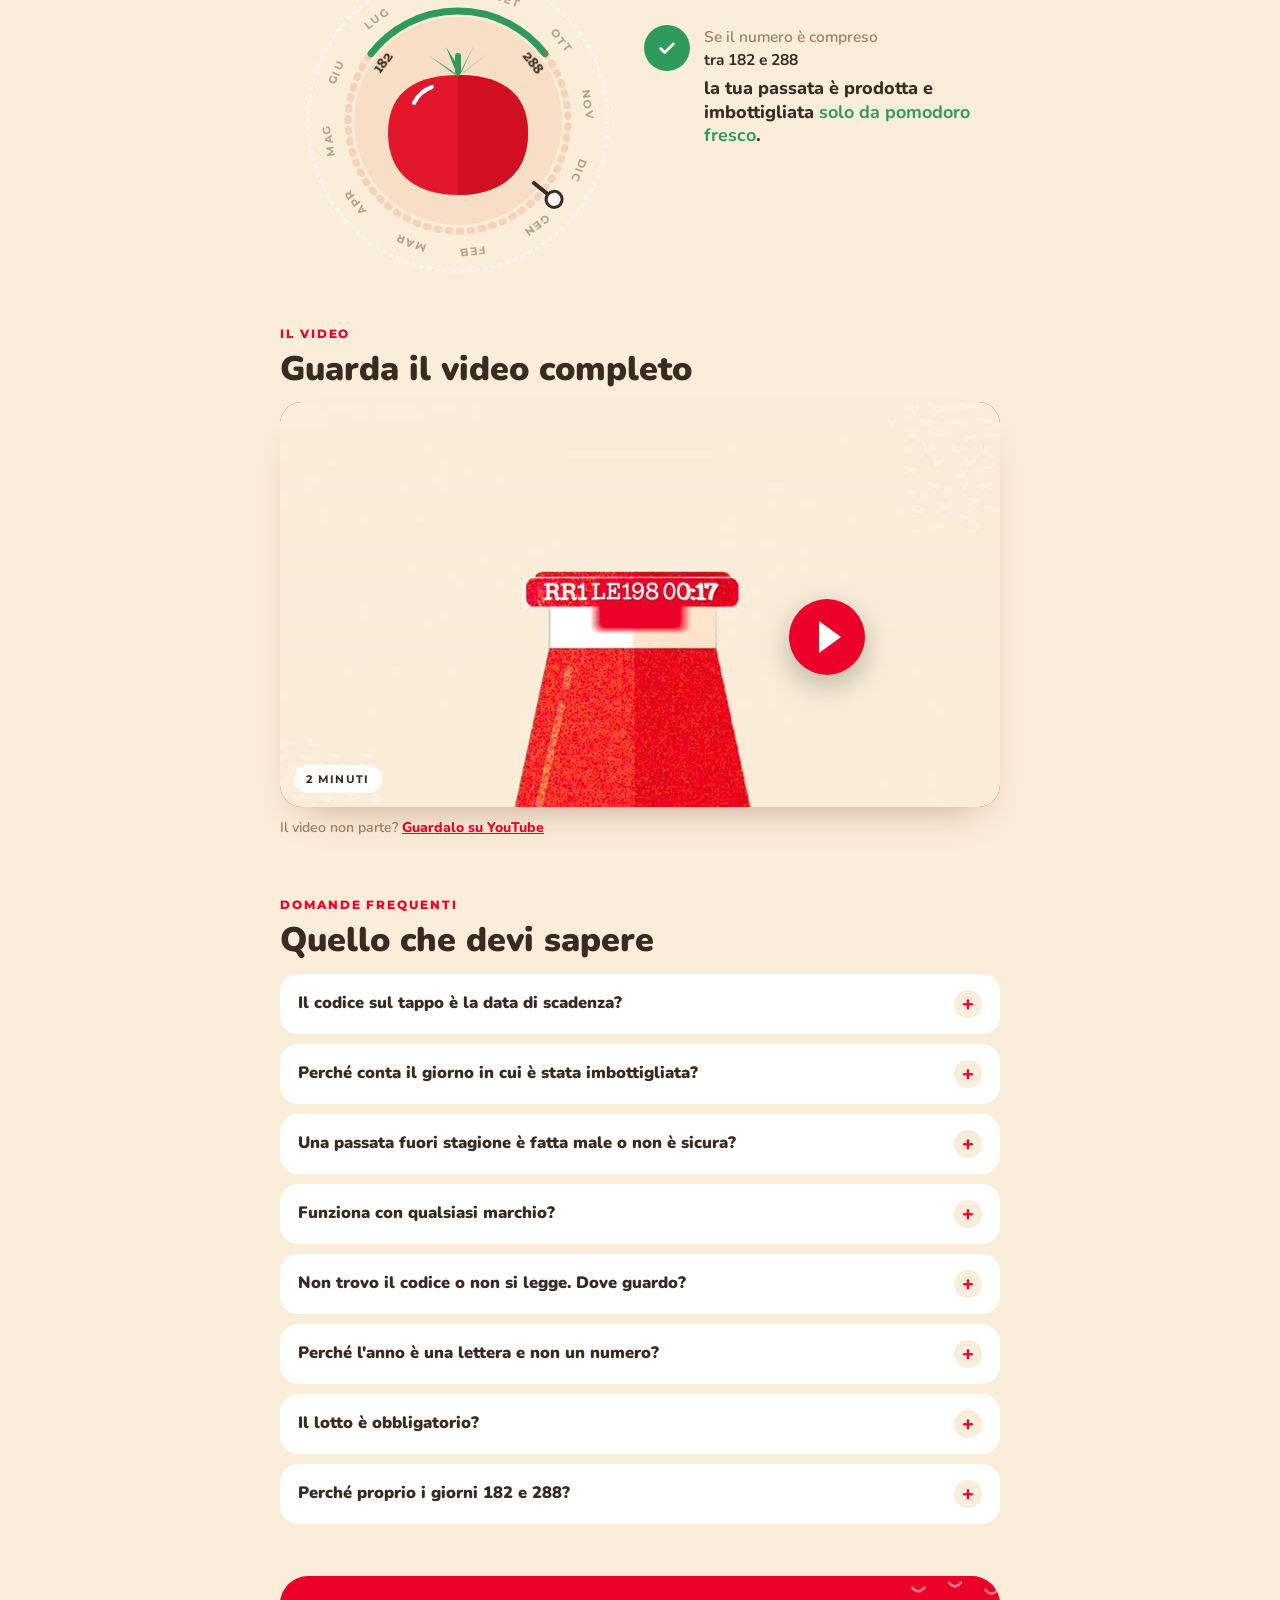
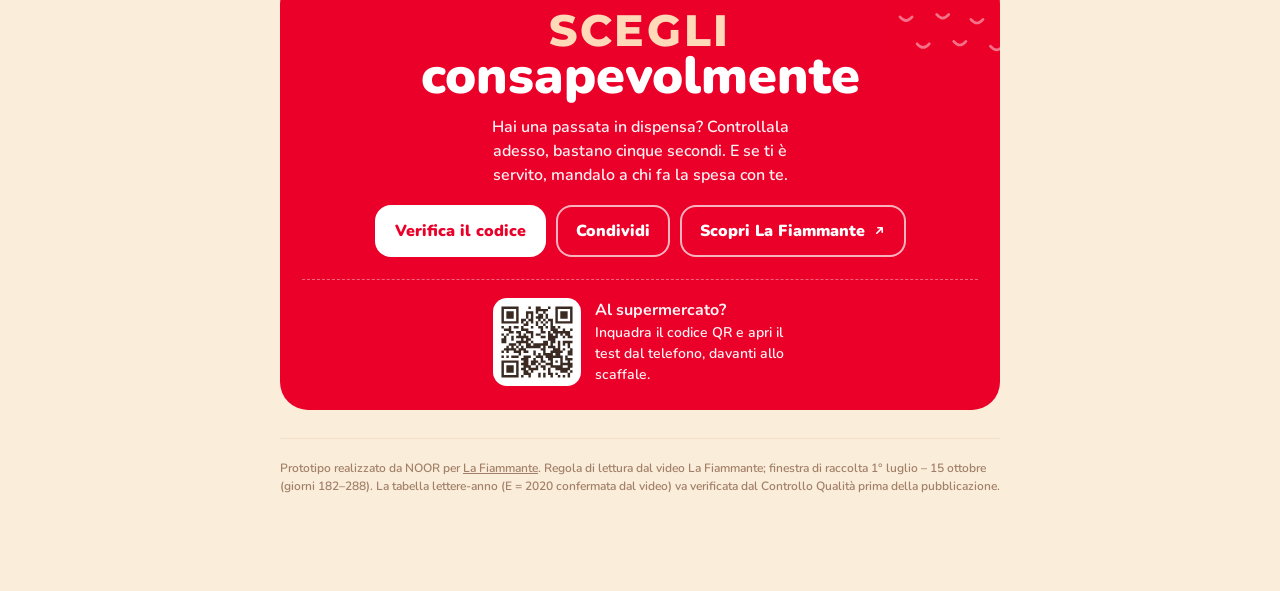
==== commit 59667830: "Avvertenza scadenza per bottiglie con piu' di 2 anni Co-Authored-By: Claude Sonnet 5.5 <noreply@anth" ====
--- a/index.html
+++ b/index.html
@@ -579,6 +579,11 @@
   .vhero .burst i{position:absolute;width:8px;height:8px;border-radius:50%;opacity:0;animation:burst .9s ease-out both .45s}
   .vhero.ok .burst i{background:var(--green)}.vhero.no .burst i{background:var(--orange)}
   @keyframes burst{0%{opacity:1;transform:translate(0,0) scale(1)}100%{opacity:0;transform:translate(var(--x),var(--y)) scale(.4)}}
+  .warn{display:flex;gap:12px;align-items:flex-start;margin-top:14px;padding:14px 14px;border-radius:18px;background:#FFF6D9;border:2.5px solid #F2C94C;animation:rise .5s both 1.1s}
+  .warn .wi{flex:none;width:34px;height:34px;border-radius:50%;background:#F2C94C;color:#5A4300;display:flex;align-items:center;justify-content:center;font-family:var(--round);font-weight:900;font-size:20px;animation:warnP 2s ease-in-out infinite 1.8s}
+  @keyframes warnP{0%,100%{transform:none}50%{transform:scale(1.14) rotate(-6deg)}}
+  .warn b{display:block;font-weight:900;font-size:15.5px;line-height:1.25;color:#5A4300}
+  .warn p{margin:4px 0 0;font-size:14px;line-height:1.4;color:#5A4300}
   .rmeta{margin-top:16px;display:grid;grid-template-columns:1fr 1fr;gap:10px}
   .rmeta .m{background:var(--cream);border-radius:14px;padding:10px 12px;animation:rise .5s both;animation-delay:calc(.9s + var(--i)*100ms)}
   .rmeta .m small{display:block;font-family:var(--caps);font-weight:700;font-size:9.5px;letter-spacing:.12em;text-transform:uppercase;color:var(--brown)}
@@ -893,6 +898,7 @@
     `<div class="part key" style="--i:2"><b>${pad(day)}</b><small>Giorno</small></div>`,
     p.time ? `<div class="part" style="--i:3"><b>${p.time}</b><small>Ora</small></div>` : ''
   ].join('');
+  const ageDays = Math.round((today-d)/86400000), old = ageDays > 730;
   const burst = Array.from({length:10},(_,i)=>{ const an=i/10*Math.PI*2, r=90+((i*37)%40); return `<i style="--x:${(Math.cos(an)*r).toFixed(0)}px;--y:${(Math.sin(an)*r*.7).toFixed(0)}px"></i>`; }).join('');
   const codeTxt = `${p.plant?p.plant+' ':''}L<span class="k">${letter}</span><span class="k">${pad(day)}</span>${p.time?' '+p.time:''}`;
   $res.innerHTML = `
@@ -910,6 +916,7 @@
       <div class="m" style="--i:1"><small>${fresh?'Periodo':'Raccolta'}</small><b>${fresh?'in piena raccolta':'lontano dalla raccolta'}</b></div>
       <div class="m" style="--i:2"><small>Prodotta da</small><b>${ago(Math.round((today-d)/86400000))}</b></div>
     </div>
+    ${old?`<div class="warn"><span class="wi">!</span><div><b>Controlla la data di scadenza</b><p>${fresh?'Sì, è stata imbottigliata quando era fresca, però':'Questa bottiglia'} ${fresh?'ha':'ha'} <b style="display:inline">più di 2 anni</b> (${ago(ageDays)}): è oltre la durata media di una passata. Guarda la data di scadenza stampata sulla bottiglia prima di usarla.</p></div></div>`:''}
     ${isLeap(year)&&day>59?`<p class="note">Il ${year} era bisestile: dal 1° marzo le date slittano di un giorno.</p>`:''}
     <div class="lanes one" data-live>${lane(fresh?'ok':'no')}</div>
     ${actions()}
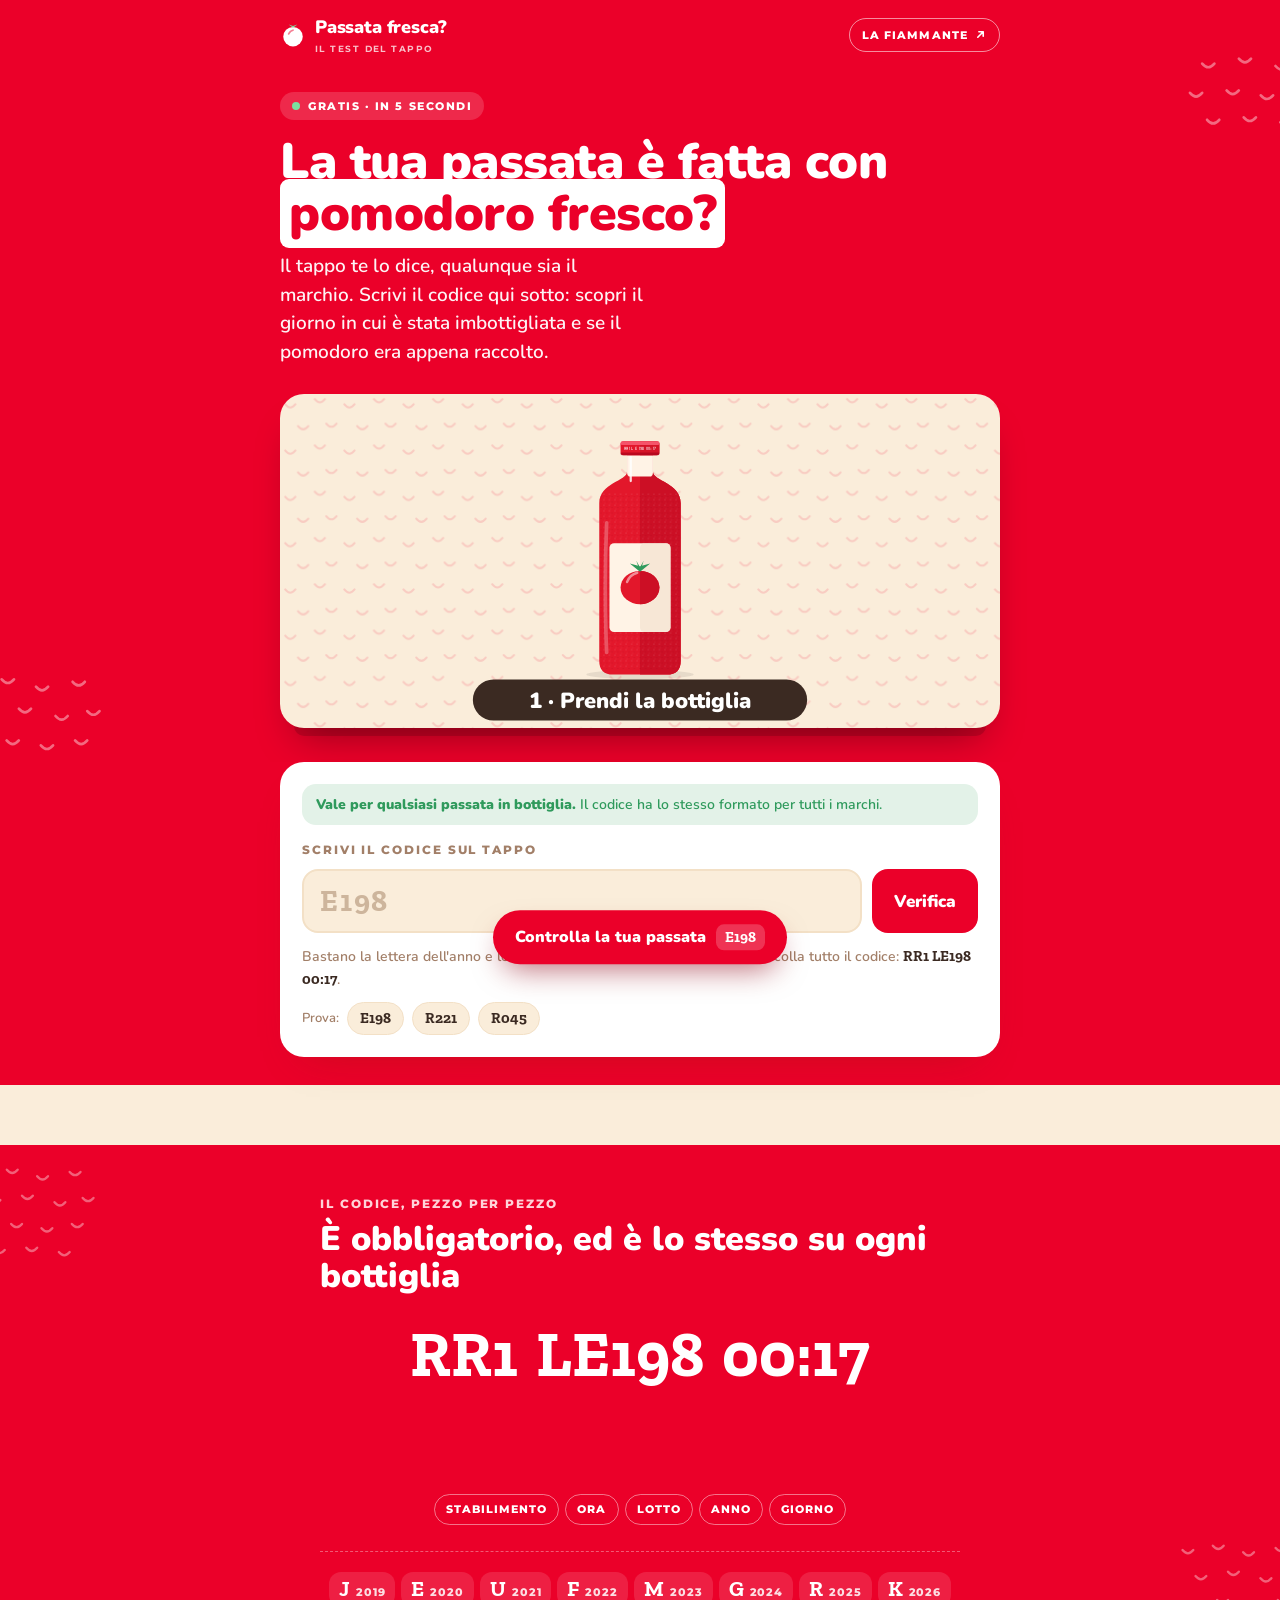
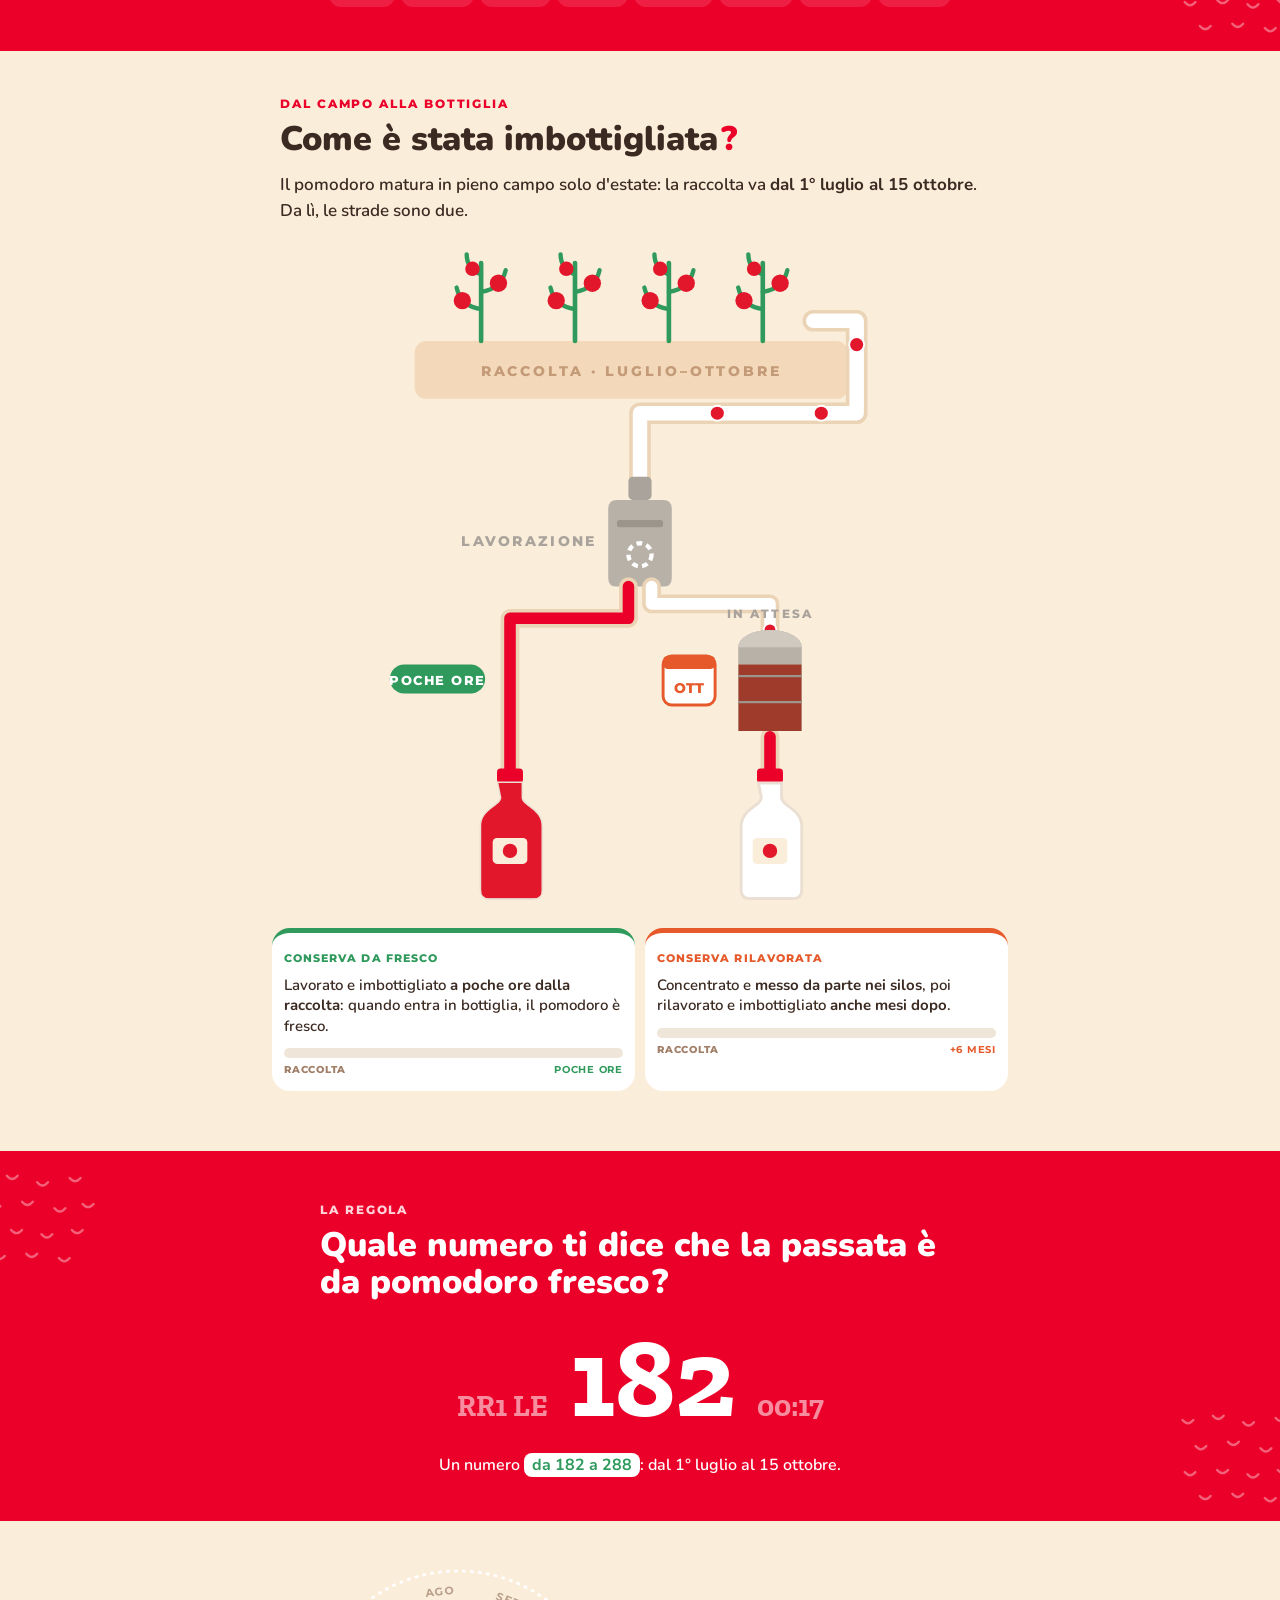
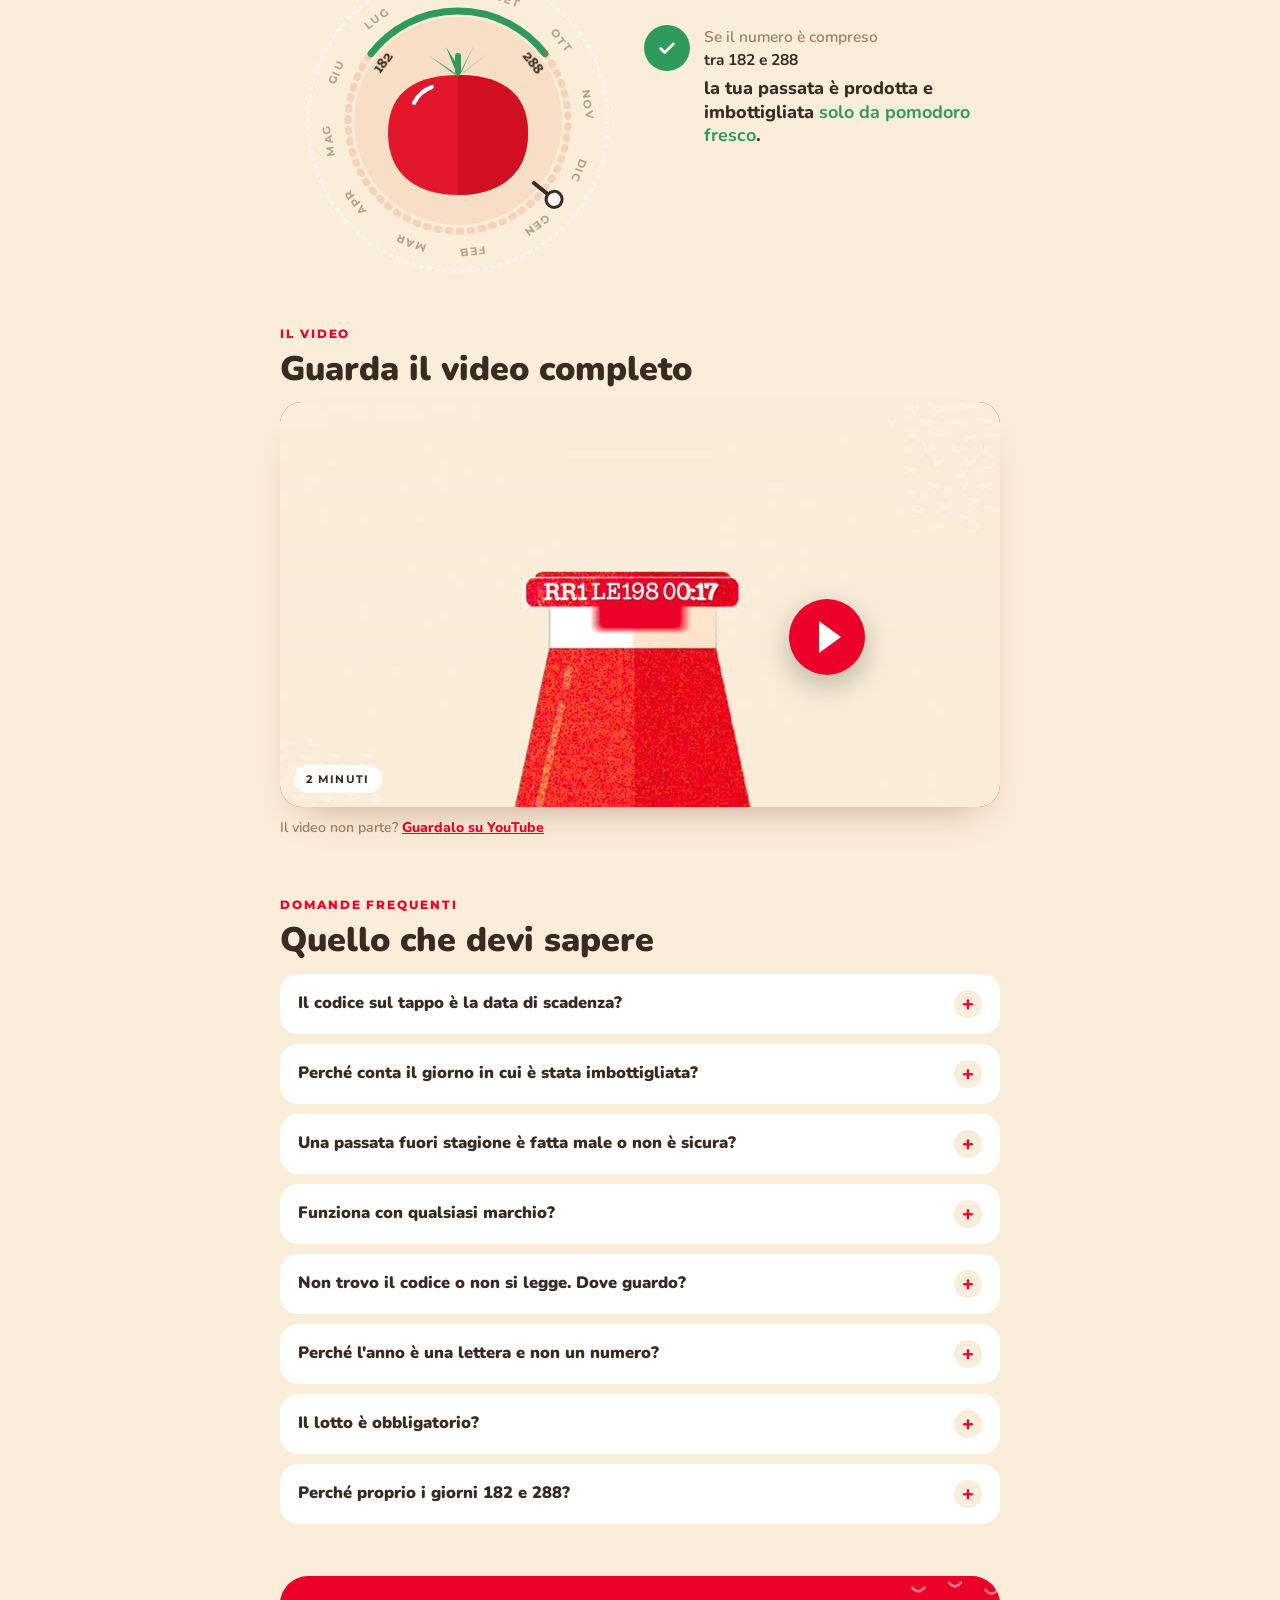
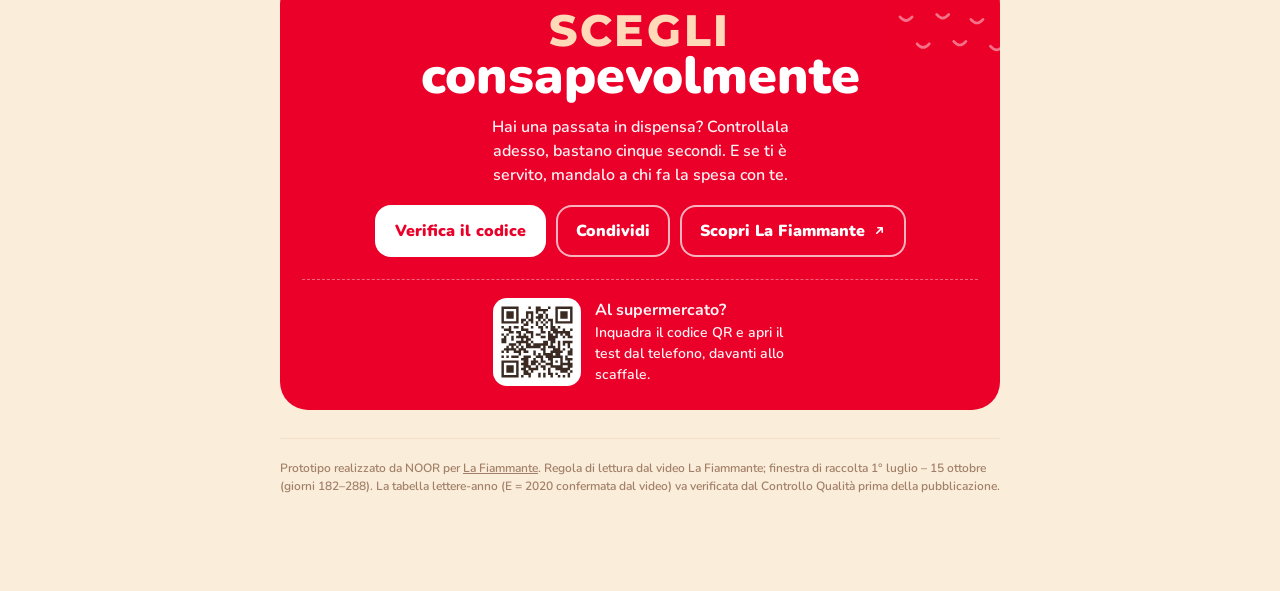
==== commit d527ffab: "Hero: bottiglia e tappo ridisegnati come nel video (tappo piatto, collo chiaro, etichetta con pomodo" ====
--- a/index.html
+++ b/index.html
@@ -265,8 +265,8 @@
   @keyframes lensIn{from{opacity:0;transform:translateY(40px) scale(.94)}}
   @keyframes zoomLoop{
     0%,13%{transform:translate(0,0) scale(1);animation-timing-function:cubic-bezier(.6,0,.25,1)}
-    25%,35%{transform:translate(-1540px,-190px) scale(6.5);animation-timing-function:cubic-bezier(.6,0,.25,1)}
-    47%,84%{transform:translate(-1960px,-254px) scale(8);animation-timing-function:cubic-bezier(.6,0,.25,1)}
+    25%,35%{transform:translate(-1540px,-170px) scale(6.5);animation-timing-function:cubic-bezier(.6,0,.25,1)}
+    47%,84%{transform:translate(-1960px,-226px) scale(8);animation-timing-function:cubic-bezier(.6,0,.25,1)}
     96%,100%{transform:translate(0,0) scale(1)}}
   @keyframes hintLoop{0%,2%{opacity:0}5%,12%{opacity:1}17%,100%{opacity:0}}
   @keyframes s1{0%,13%{opacity:1}16%,95%{opacity:0}98%,100%{opacity:1}}
@@ -293,7 +293,7 @@
   .hero{padding-bottom:34px}
   @media (prefers-reduced-motion:reduce){
     .lens,.lens *{animation:none!important}
-    .lens .zm{transform:translate(-1960px,-254px) scale(8)}
+    .lens .zm{transform:translate(-1960px,-226px) scale(8)}
     .lens .hint,.lens .s1,.lens .s2{opacity:0}.lens .s3,.lens .hl,.lens .lab{opacity:1}
     #tE{fill:#3B2A22}#t198{fill:#EB0029}
   }
@@ -625,40 +625,44 @@
           </linearGradient>
           <radialGradient id="capTop" cx=".4" cy=".35" r=".8"><stop offset="0" stop-color="#FF6A7E"/><stop offset=".6" stop-color="#F01B3A"/><stop offset="1" stop-color="#C4001F"/></radialGradient>
           <pattern id="rib" width="1.7" height="20" patternUnits="userSpaceOnUse"><rect width=".8" height="20" fill="#000" opacity=".45"/><rect x=".8" width=".4" height="20" fill="#fff" opacity=".32"/></pattern>
-          <clipPath id="sideClip"><path d="M137 44V60A23 3.6 0 0 0 183 60V44z"/></clipPath>
+          <clipPath id="bodyClip"><path d="M146 55h28v18c0 10 30 12 30 34v170q0 15-15 15h-58q-15 0-15-15V107c0-22 30-24 30-34z"/></clipPath>
+          <pattern id="grain" width="6" height="6" patternUnits="userSpaceOnUse"><circle cx="1" cy="1" r=".6" fill="#fff" opacity=".5"/><circle cx="4" cy="3.5" r=".5" fill="#7A0012" opacity=".5"/><circle cx="2" cy="5" r=".4" fill="#fff" opacity=".4"/></pattern>
         <pattern id="sq" width="46" height="36" patternUnits="userSpaceOnUse"><g fill="none" stroke="#EB0029" stroke-width="1.6" stroke-linecap="round" opacity=".14"><path d="M4 8q4 5 8 0"/><path d="M27 4q4 5 8 0"/><path d="M14 25q4 5 8 0"/><path d="M36 23q4 5 8 0"/></g></pattern>
         </defs>
         <rect width="560" height="260" fill="url(#sq)"/>
         <g class="zm"><g transform="translate(164.8 8) scale(.72)">
-          <ellipse cx="160" cy="292" rx="62" ry="6" fill="#000" opacity=".08"/>
-          <!-- bottiglia -->
-          <path d="M140 60h40v22c0 14 28 22 28 44v146q0 18-18 18h-60q-18 0-18-18V126c0-22 28-30 28-44z" fill="#E3172B"/>
-          <path d="M160 60h20v22c0 14 28 22 28 44v146q0 18-18 18h-30z" fill="#C81025"/>
-          <path d="M140 60h40v26c0 6 4 10 7 13-9 4-54 4-54 0 3-3 7-7 7-13z" fill="#FFF6EA"/><path d="M143 62v34" stroke="#fff" stroke-width="3" stroke-linecap="round" opacity=".8"/>
-          <path d="M140 68.5h40M140.6 73h38.8" stroke="#E8D5BE" stroke-width="1.2"/><path d="M138.5 66.5q21.5 6 43 0v2.2q-21.5 6-43 0z" fill="#fff" stroke="#E8D5BE" stroke-width=".8"/>
-          <path d="M123 132q-3 60 0 120" stroke="#fff" stroke-width="5" stroke-linecap="round" opacity=".28" fill="none"/>
-          <rect x="122" y="162" width="76" height="82" rx="9" fill="#FAEDDA"/>
-          <circle cx="160" cy="192" r="15" fill="#E3172B"/><path d="M160 178l-6-5 6 2 6-2z" fill="#2F9A5C"/><path d="M152 188q3-5 8-6" stroke="#fff" stroke-width="2.4" stroke-linecap="round" fill="none" opacity=".5"/>
-          <text x="160" y="228" text-anchor="middle" font-family="Montserrat" font-weight="800" font-size="8" letter-spacing="1.6" fill="#EB0029">PASSATA</text>
+          <ellipse cx="160" cy="292" rx="58" ry="5" fill="#000" opacity=".08"/>
+          <!-- bottiglia stile video -->
+          <path d="M146 55h28v18c0 10 30 12 30 34v170q0 15-15 15h-58q-15 0-15-15V107c0-22 30-24 30-34z" fill="#E3172B"/>
+          <path d="M160 55h14v18c0 10 30 12 30 34v170q0 15-15 15h-29z" fill="#CC0F25"/>
+          <path d="M146 55h28v19q0 3-2 4h-24q-2-1-2-4z" fill="#FFF3E6"/>
+          <path d="M150 57v26" stroke="#fff" stroke-width="2.4" stroke-linecap="round" opacity=".85"/>
+          <rect x="116" y="96" width="88" height="190" fill="url(#grain)" opacity=".5" clip-path="url(#bodyClip)"/>
+          <path d="M124 128q-3 70 0 140" stroke="#fff" stroke-width="4" stroke-linecap="round" opacity=".26" fill="none"/>
+          <rect x="127" y="150" width="66" height="96" rx="5" fill="#FFF3E6"/>
+          <rect x="160" y="150" width="33" height="96" rx="5" fill="#F4E3D0" opacity=".7"/>
+          <ellipse cx="160" cy="198" rx="21" ry="18" fill="#E3172B"/><path d="M160 198 m0 -18a21 18 0 0 1 0 36z" fill="#CC0F25"/>
+          <path d="M160 181l-11-9 11 3 11-3zM160 181l-4-12 4 7 4-7z" fill="#2F9A5C"/>
+          <path d="M146 192q3-8 11-10" stroke="#fff" stroke-width="2.6" stroke-linecap="round" fill="none" opacity=".5"/>
           <!-- tappo piatto stile video -->
-          <rect x="135" y="42" width="50" height="19" rx="4.5" fill="#E3172B"/>
-          <path d="M160 42h20.500a4.500 4.500 0 0 1 4.500 4.500v10a4.500 4.500 0 0 1-4.500 4.500H160z" fill="#C81025" opacity=".55"/>
-          <rect x="135" y="42" width="50" height="4.500" rx="2.200" fill="#F2475A"/>
-          <rect x="135" y="57.800" width="50" height="3.200" rx="1.600" fill="#B3001C" opacity=".6"/>
+          <rect x="139" y="40" width="42" height="15" rx="3.2" fill="#E3172B"/>
+          <path d="M160 40h18a3.200 3.200 0 0 1 3.200 3.200v8.600a3.200 3.200 0 0 1-3.200 3.200H160z" fill="#C81025" opacity=".5"/>
+          <rect x="139" y="40" width="42" height="4" rx="2" fill="#F5546A"/>
+          <rect x="139" y="52" width="42" height="3" rx="1.500" fill="#A80019" opacity=".65"/>
           <!-- codice stampato -->
           <rect id="hE" class="hl hlE" rx="1.2" fill="#F2B134"/>
           <rect id="h198" class="hl hlG" rx="1.2" fill="#fff"/>
-          <g class="code" font-family="DotGothic16, monospace" font-size="4.1">
-            <text id="tR" y="52.2" fill="#fff">RR1</text><text id="tL" y="52.2" fill="#fff">L</text>
-            <text id="tE" y="52.2" fill="#fff">E</text><text id="t198" y="52.2" fill="#fff">198</text>
-            <text id="tT" y="52.2" fill="#fff">00:17</text>
+          <g class="code" font-family="DotGothic16, monospace" font-size="3.6">
+            <text id="tR" y="49.4" fill="#fff">RR1</text><text id="tL" y="49.4" fill="#fff">L</text>
+            <text id="tE" y="49.4" fill="#fff">E</text><text id="t198" y="49.4" fill="#fff">198</text>
+            <text id="tT" y="49.4" fill="#fff">00:17</text>
           </g>
           <g class="lab lab1"><path id="lnE" stroke="#F2B134" stroke-width=".55" stroke-linecap="round"/><rect id="pE" rx="2.6" fill="#F2B134"/><text id="xE" font-family="Montserrat" font-weight="800" font-size="3" letter-spacing=".35" fill="#3B2A22" text-anchor="middle">ANNO</text></g>
           <g class="lab lab2"><path id="ln198" stroke="#fff" stroke-width=".55" stroke-linecap="round"/><rect id="p198" rx="2.6" fill="#3B2A22"/><text id="x198" font-family="Montserrat" font-weight="800" font-size="3" letter-spacing=".35" fill="#fff" text-anchor="middle">GIORNO</text></g>
         </g></g>
         <!-- indizio iniziale -->
         <g class="hint">
-          <ellipse class="ringc" cx="280" cy="45" rx="27" ry="14" fill="none" stroke="#EB0029" stroke-width="2.4"/>
+          <ellipse class="ringc" cx="280" cy="42" rx="22" ry="12" fill="none" stroke="#EB0029" stroke-width="2.4"/>
           <g class="arr"><path d="M326 45h-12" stroke="#EB0029" stroke-width="3.4" stroke-linecap="round"/><path d="M320 38l-8 7 8 7" fill="none" stroke="#EB0029" stroke-width="3.4" stroke-linecap="round" stroke-linejoin="round"/></g>
           <rect x="332" y="21" width="128" height="48" rx="16" fill="#EB0029"/>
           <text x="396" y="40" text-anchor="middle" font-family="Nunito" font-weight="900" font-size="17" fill="#fff">Il codice è</text>
@@ -980,12 +984,12 @@
   const total=w.reduce((a,b)=>a+b,0)+gap*(ids.length-1);
   let x=160-total/2; const pos={};
   ids.forEach((id,i)=>{ g(id).setAttribute('x',x.toFixed(2)); pos[id]={x,w:w[i]}; x+=w[i]+gap; });
-  [['hE','tE'],['h198','t198']].forEach(([h,tx])=>{ const p=pos[tx], r=g(h); r.setAttribute('x',(p.x-1).toFixed(2)); r.setAttribute('width',(p.w+2).toFixed(2)); r.setAttribute('y','48.7'); r.setAttribute('height','4.8'); });
+  [['hE','tE'],['h198','t198']].forEach(([h,tx])=>{ const p=pos[tx], r=g(h); r.setAttribute('x',(p.x-1).toFixed(2)); r.setAttribute('width',(p.w+2).toFixed(2)); r.setAttribute('y','45.3'); r.setAttribute('height','4.8'); });
   const lab=(line,pill,txt,cx,py,l1,l2)=>{ const t=g(txt), tw=t.getBBox().width+4.4; t.setAttribute('x',cx.toFixed(2)); t.setAttribute('y',(py+3.35).toFixed(2));
     const p=g(pill); p.setAttribute('x',(cx-tw/2).toFixed(2)); p.setAttribute('y',py); p.setAttribute('width',tw.toFixed(2)); p.setAttribute('height','4.8');
     g(line).setAttribute('d',`M${cx.toFixed(2)} ${l1} V${l2}`); };
-  lab('lnE','pE','xE',pos.tE.x+pos.tE.w/2,36,48.7,37.5);
-  lab('ln198','p198','x198',pos.t198.x+pos.t198.w/2,66,53.5,66);
+  lab('lnE','pE','xE',pos.tE.x+pos.tE.w/2,32.5,45.3,37.5);
+  lab('ln198','p198','x198',pos.t198.x+pos.t198.w/2,62,50.1,62);
 }
 if(document.fonts&&document.fonts.ready){ document.fonts.ready.then(layoutCap); } else { window.addEventListener('load',layoutCap); }
 layoutCap();
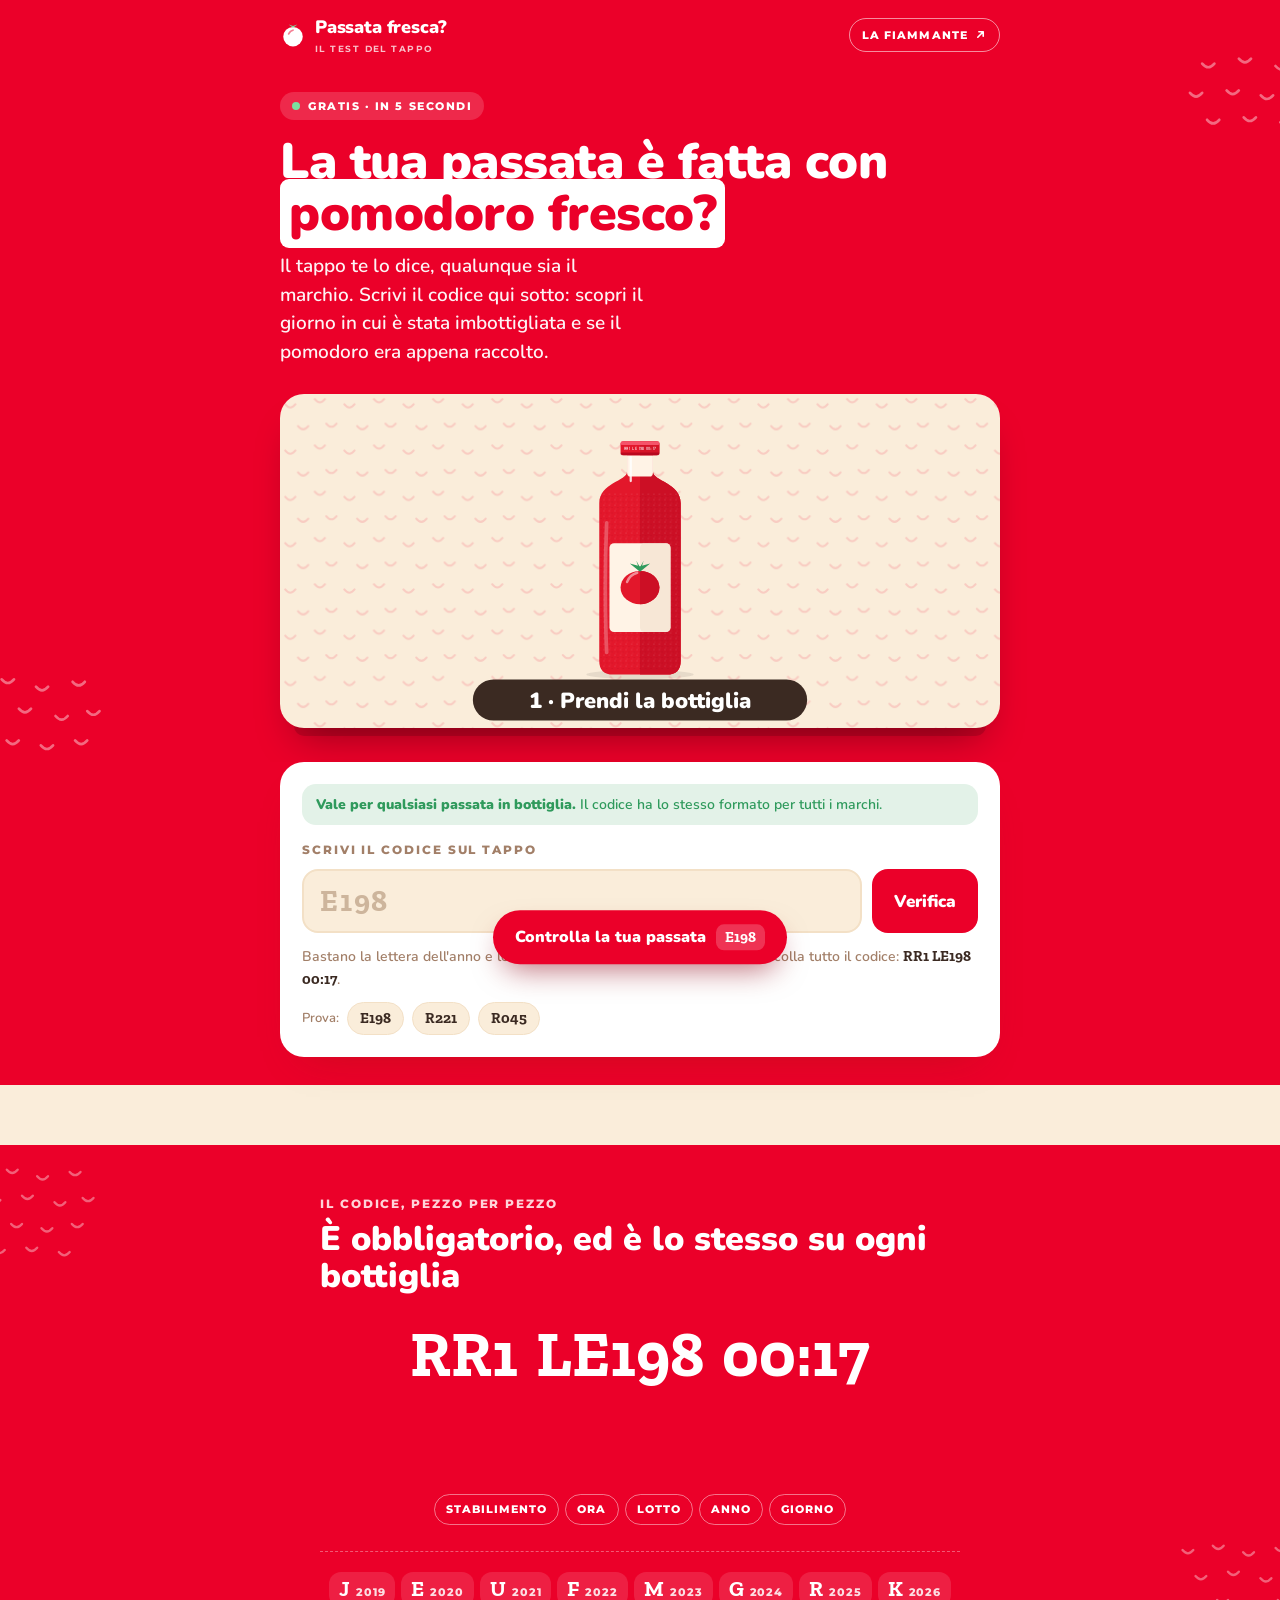
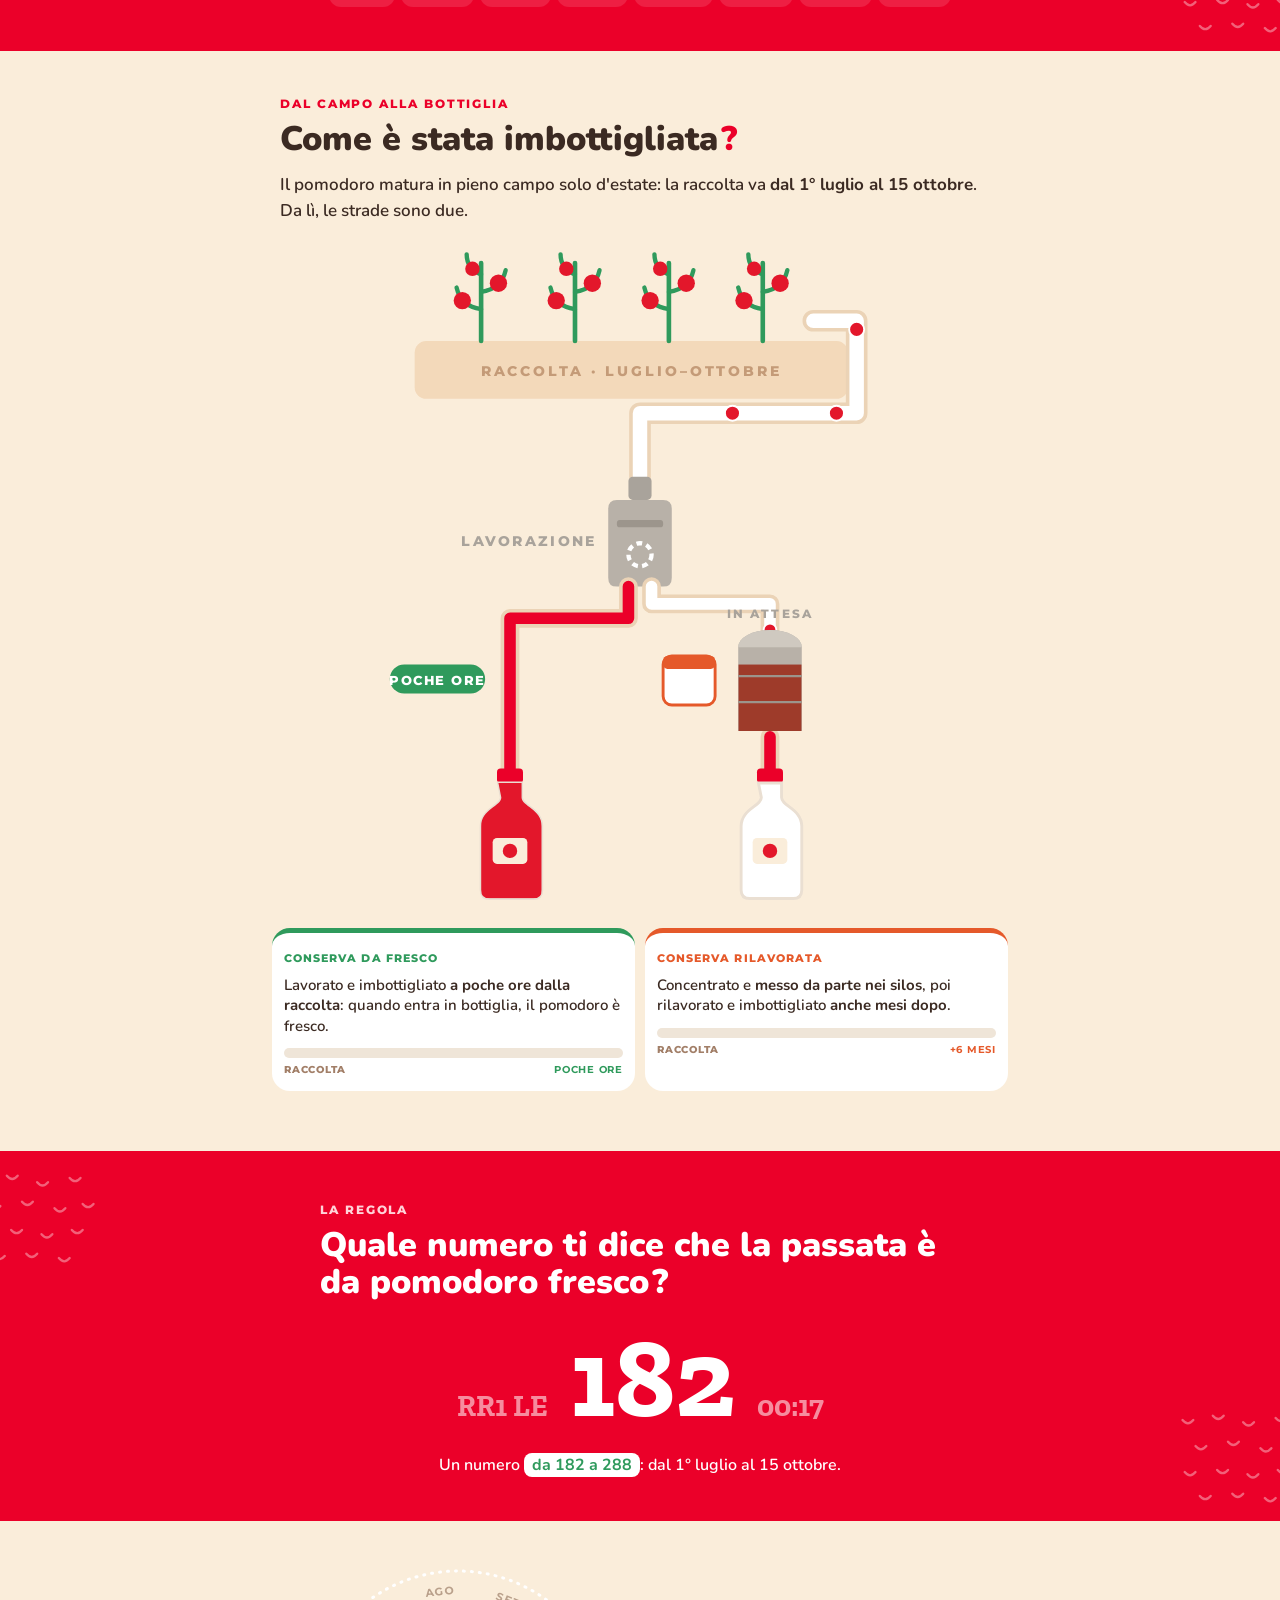
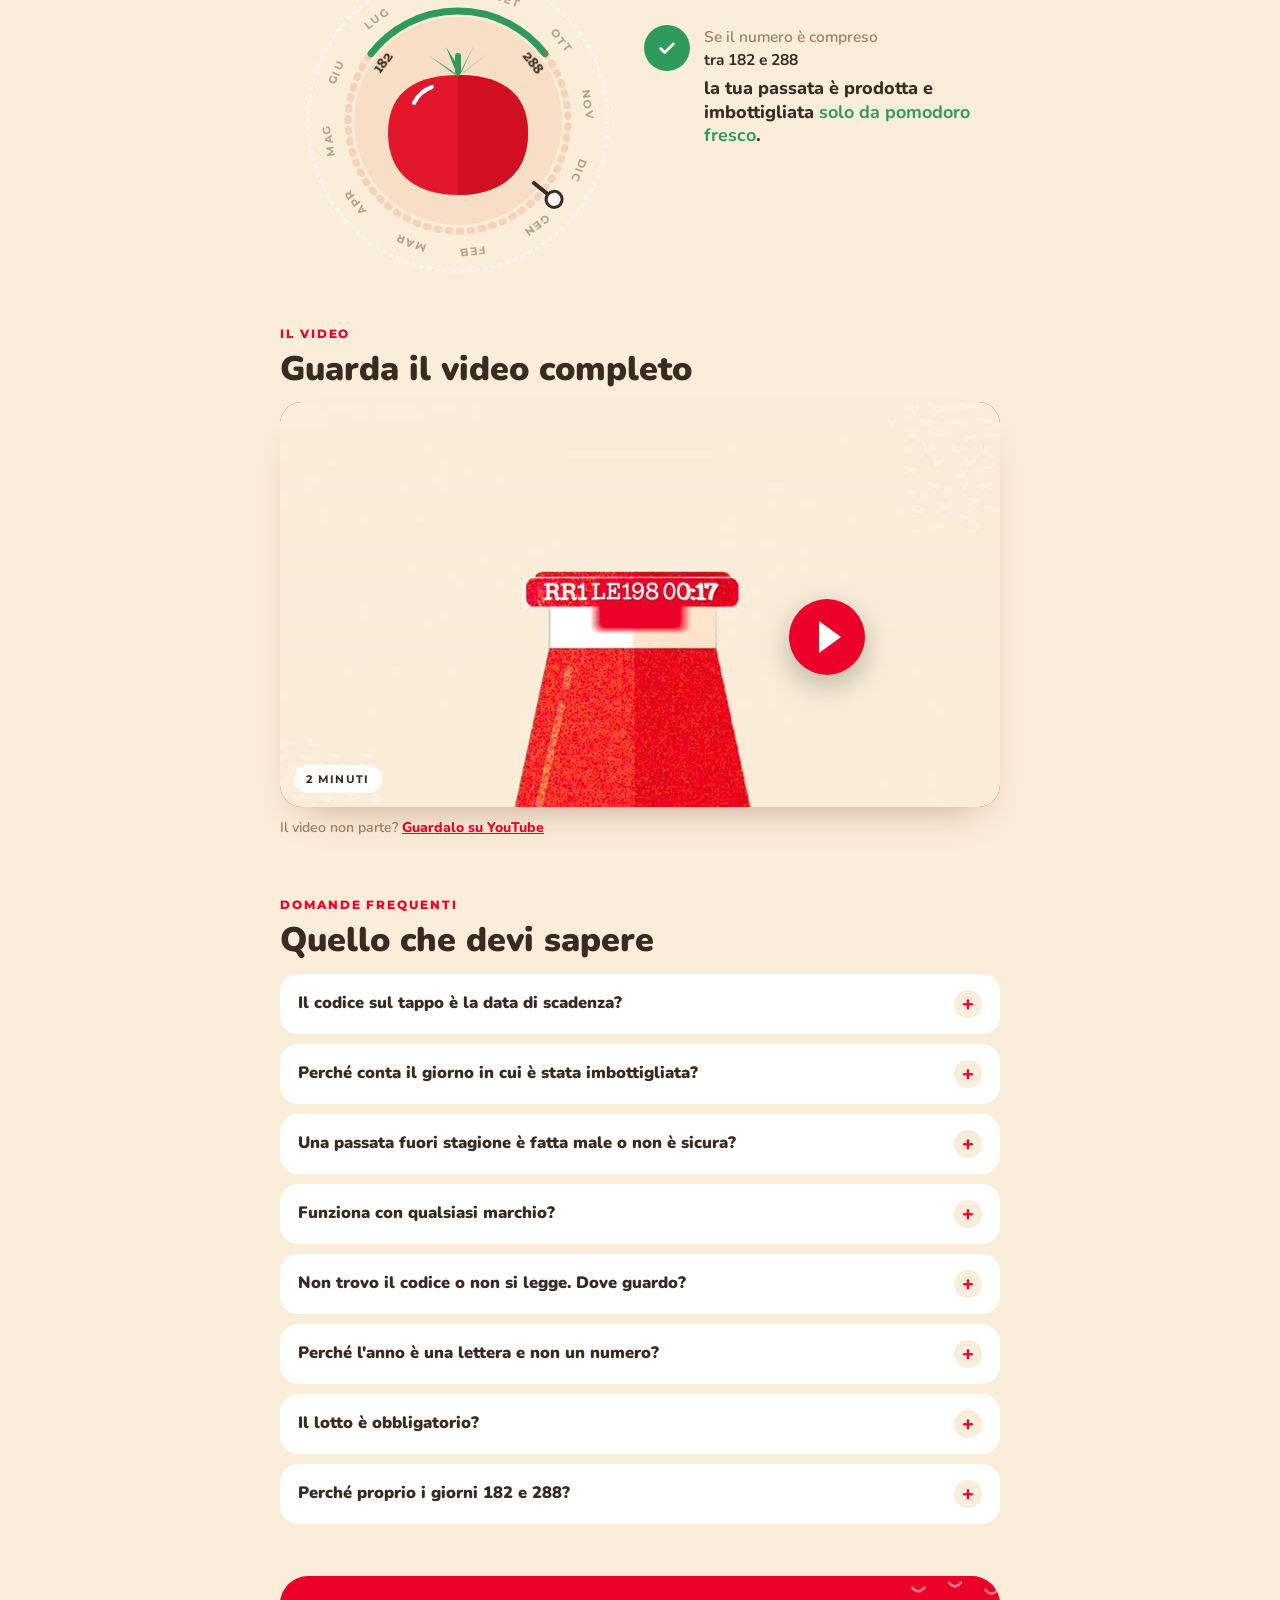
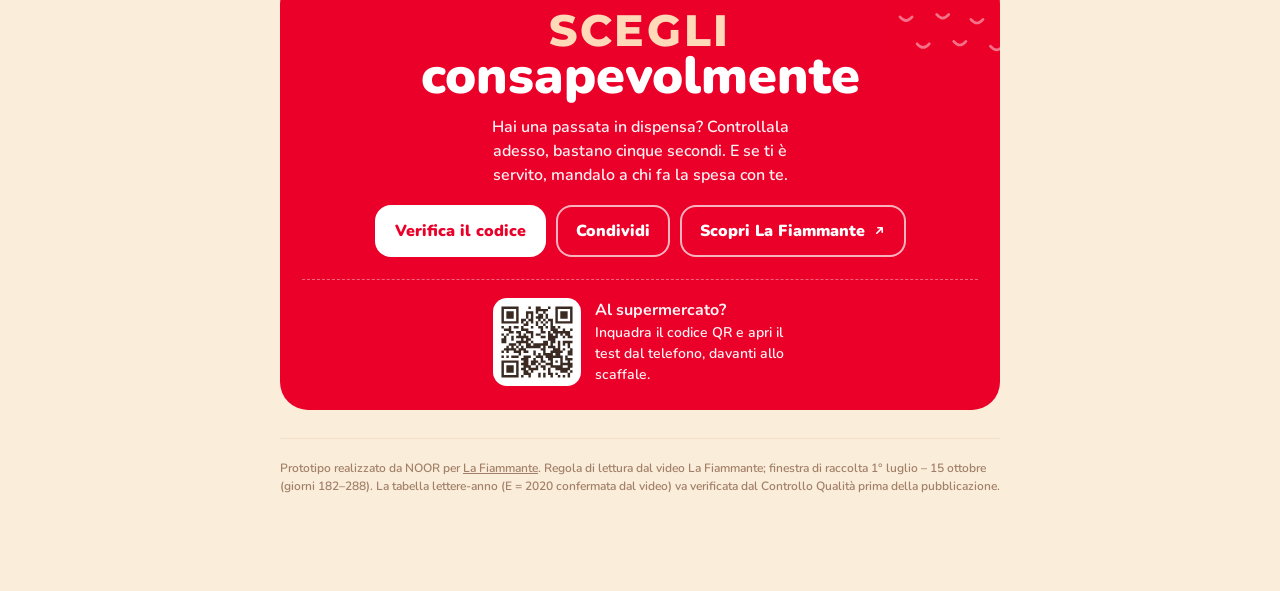
==== commit 8ab2769b: "Hero: zoom 3 molto piu ravvicinato sul codice Co-Authored-By: Claude Sonnet 5.5 <noreply@anthropic.c" ====
--- a/index.html
+++ b/index.html
@@ -266,7 +266,7 @@
   @keyframes zoomLoop{
     0%,13%{transform:translate(0,0) scale(1);animation-timing-function:cubic-bezier(.6,0,.25,1)}
     25%,35%{transform:translate(-1540px,-170px) scale(6.5);animation-timing-function:cubic-bezier(.6,0,.25,1)}
-    47%,84%{transform:translate(-1960px,-226px) scale(8);animation-timing-function:cubic-bezier(.6,0,.25,1)}
+    47%,84%{transform:translate(-3220px,-395px) scale(12.5);animation-timing-function:cubic-bezier(.6,0,.25,1)}
     96%,100%{transform:translate(0,0) scale(1)}}
   @keyframes hintLoop{0%,2%{opacity:0}5%,12%{opacity:1}17%,100%{opacity:0}}
   @keyframes s1{0%,13%{opacity:1}16%,95%{opacity:0}98%,100%{opacity:1}}
@@ -293,7 +293,7 @@
   .hero{padding-bottom:34px}
   @media (prefers-reduced-motion:reduce){
     .lens,.lens *{animation:none!important}
-    .lens .zm{transform:translate(-1960px,-226px) scale(8)}
+    .lens .zm{transform:translate(-3220px,-395px) scale(12.5)}
     .lens .hint,.lens .s1,.lens .s2{opacity:0}.lens .s3,.lens .hl,.lens .lab{opacity:1}
     #tE{fill:#3B2A22}#t198{fill:#EB0029}
   }
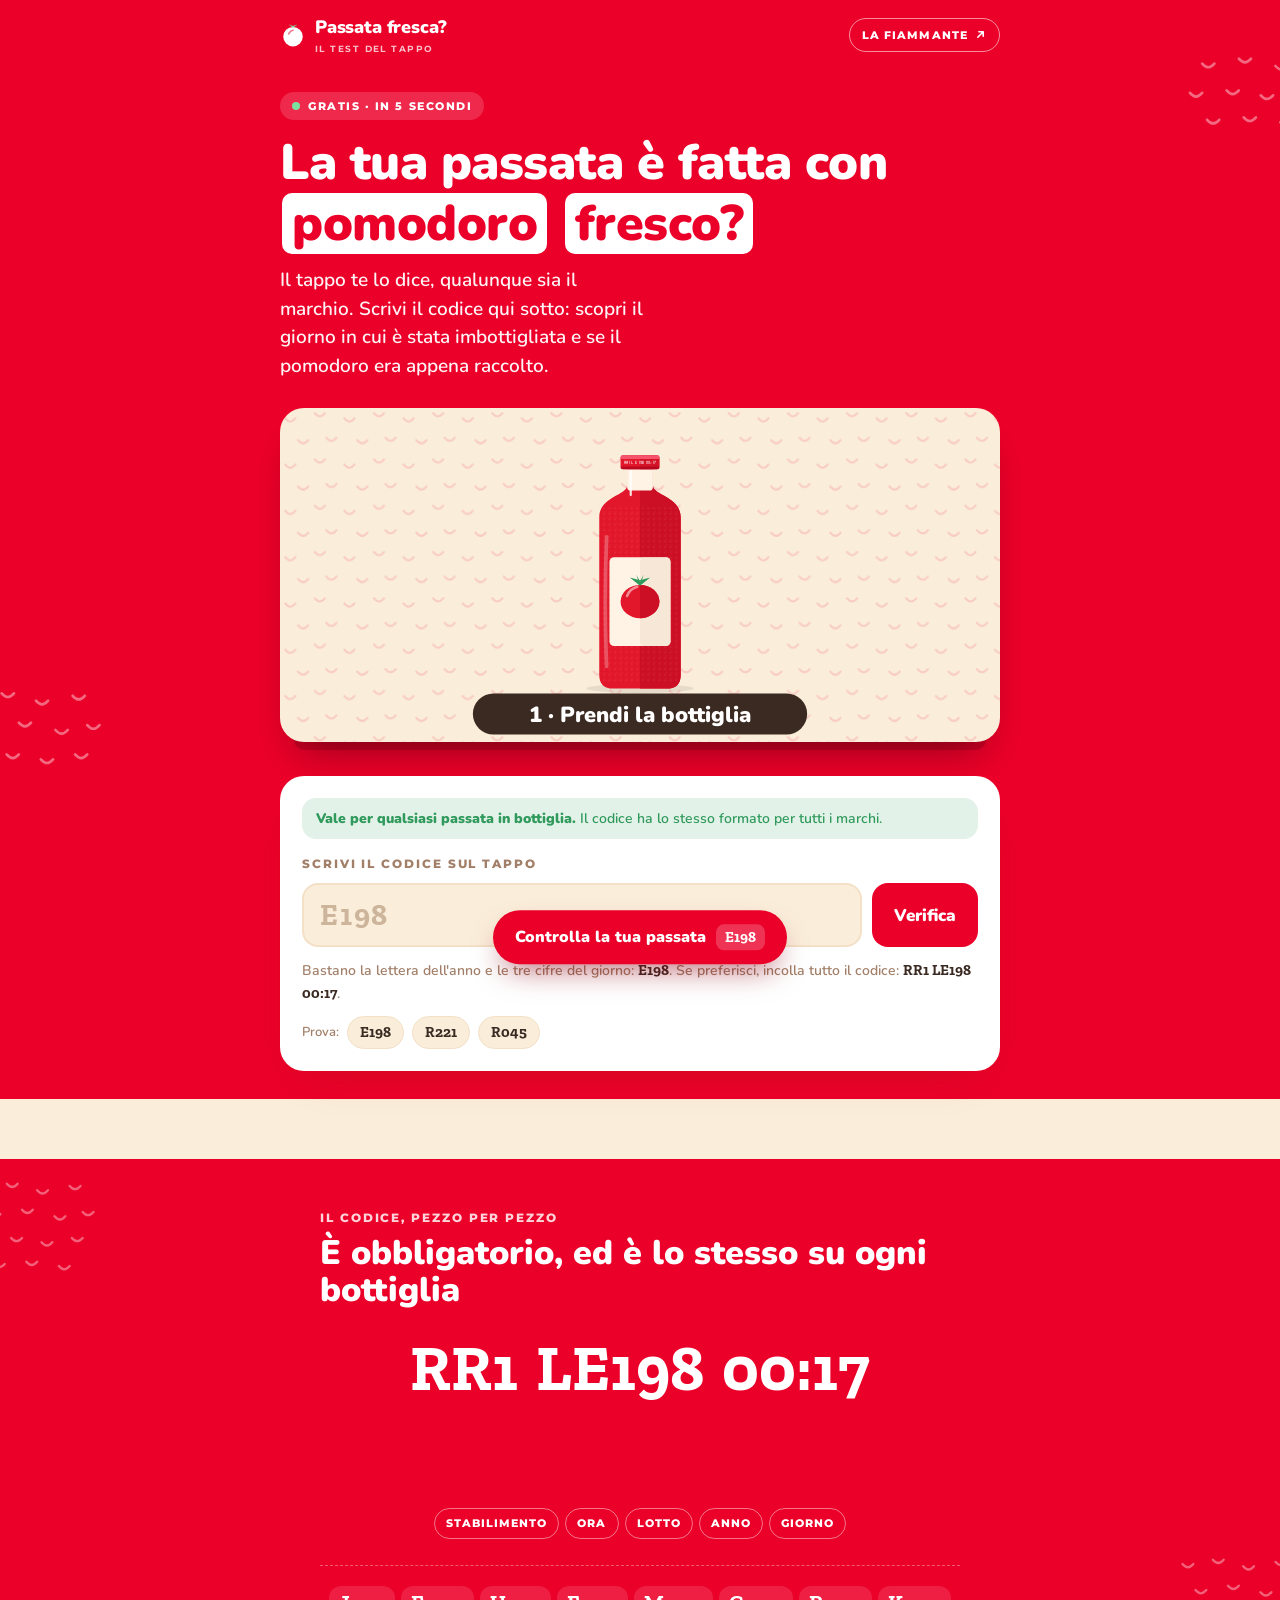
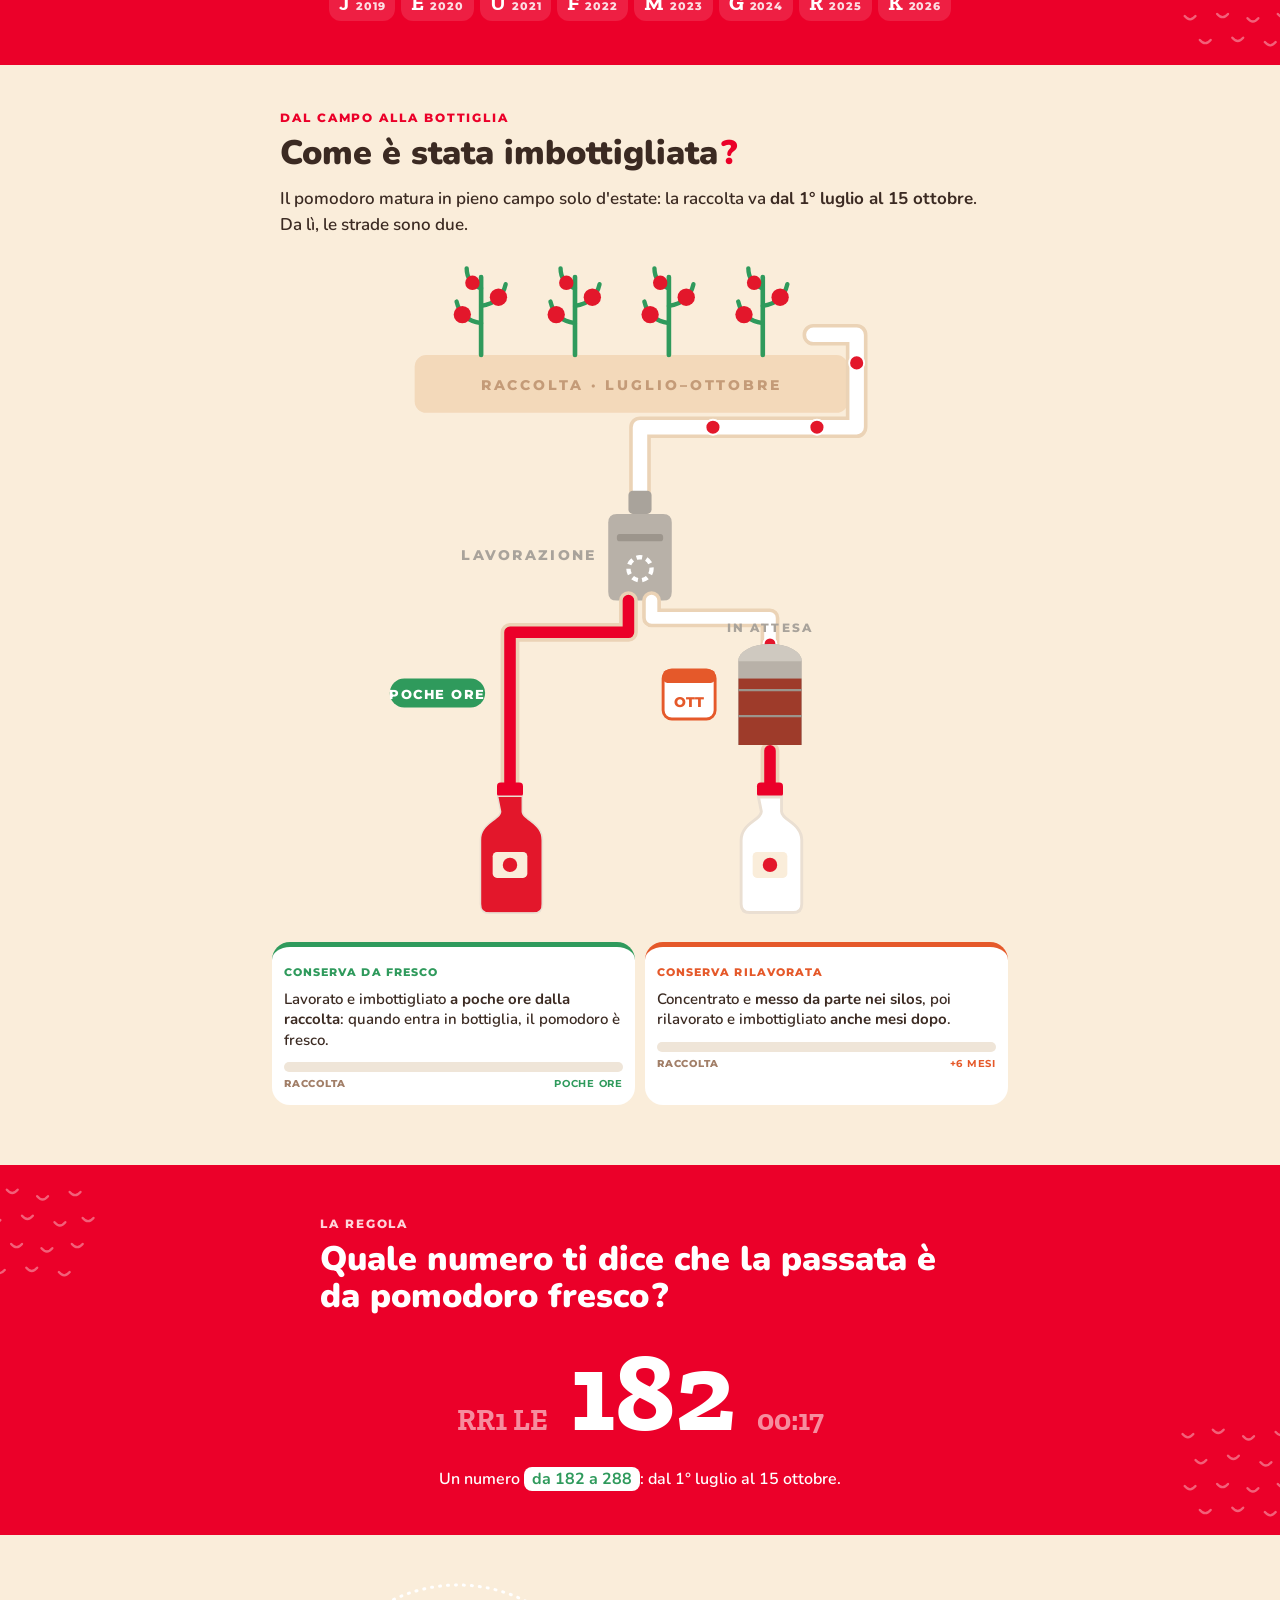
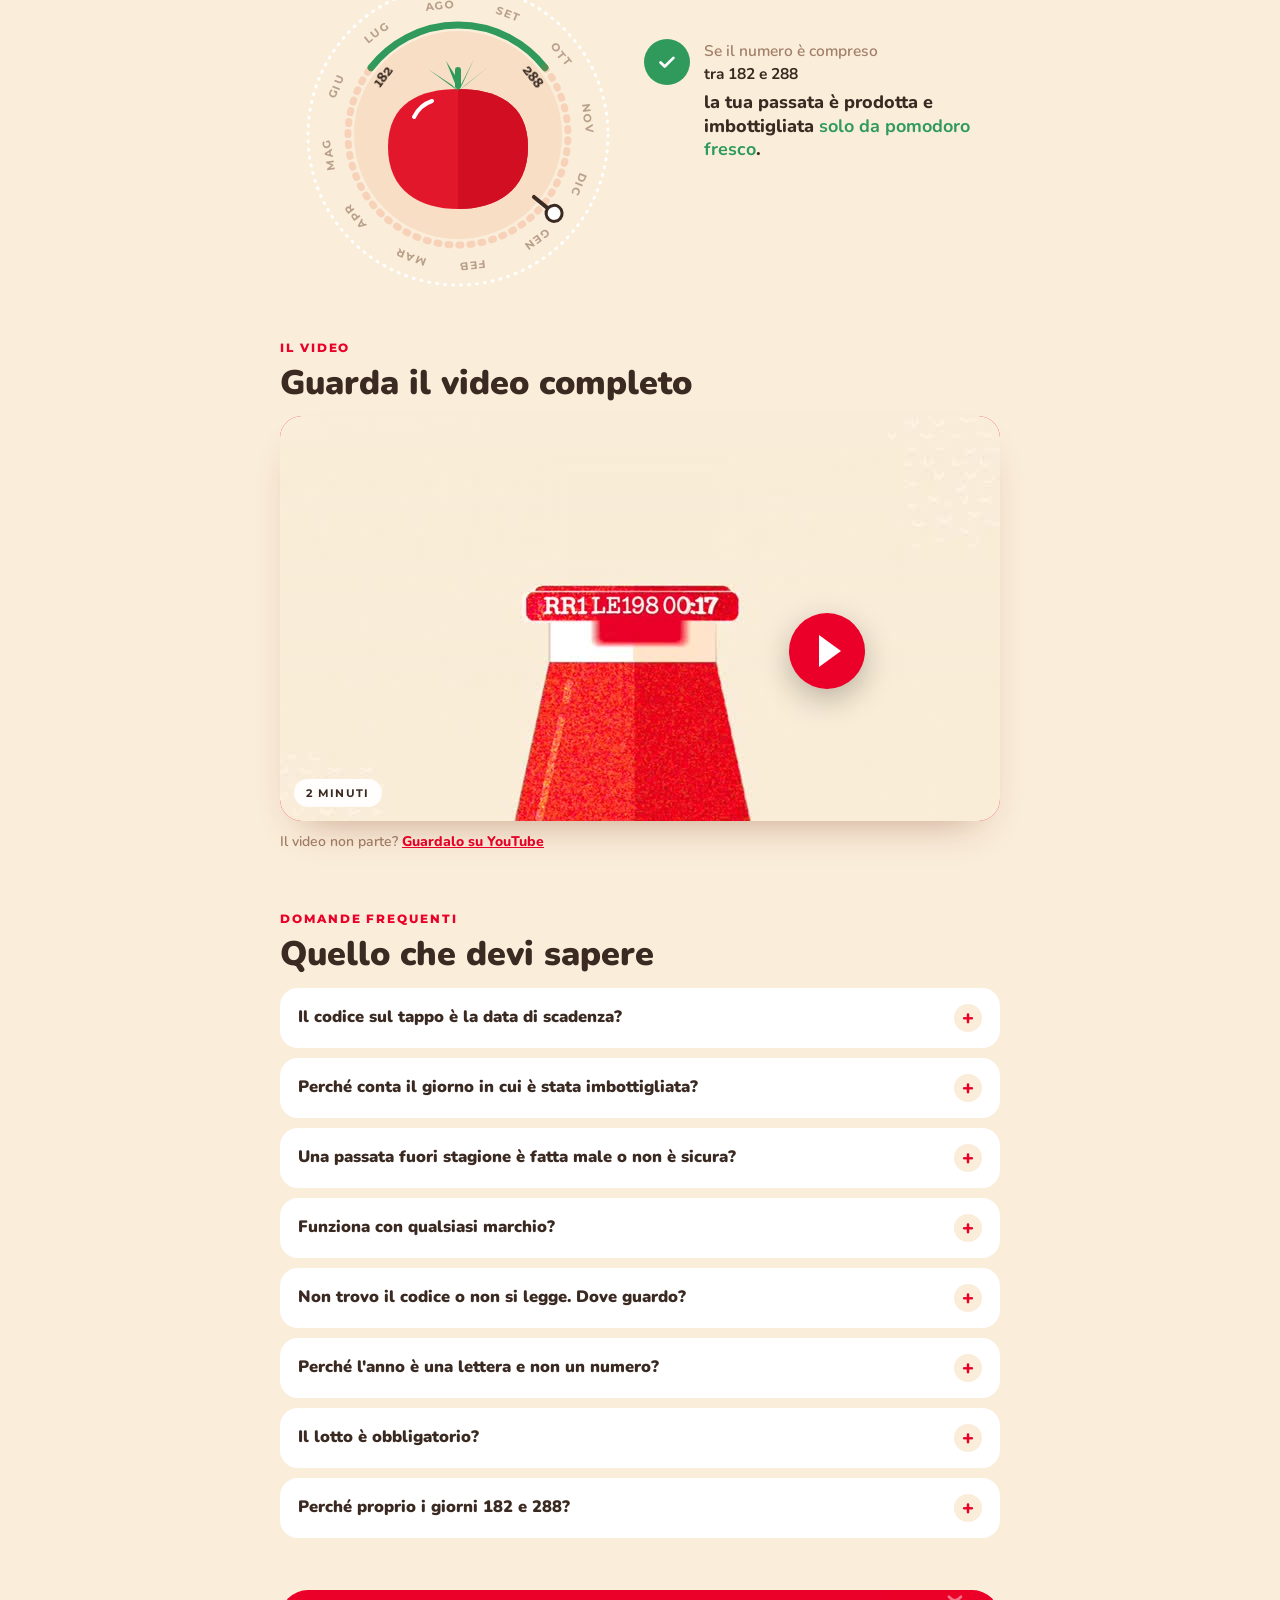
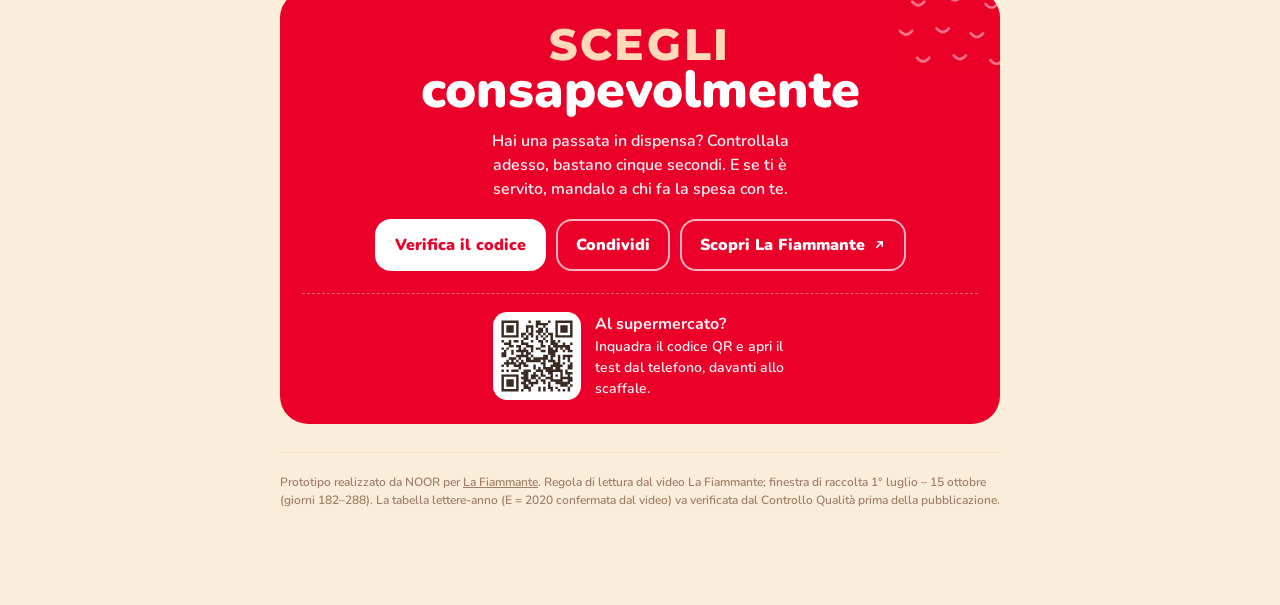
==== commit 20f0946c: "Titolo: evidenziatore per parola, senza sovrapposizione tra righe Co-Authored-By: Claude Sonnet 5.5 " ====
--- a/index.html
+++ b/index.html
@@ -29,7 +29,7 @@
   .hero::before{top:-34px;right:-50px;opacity:.55}
   .hero::after{bottom:-20px;left:-40px;opacity:.55}
   .tag{display:inline-block;font-family:var(--caps);font-weight:700;font-size:11px;letter-spacing:.14em;text-transform:uppercase;background:rgba(255,255,255,.16);padding:5px 10px;border-radius:999px}
-  .hero h1{font-family:var(--round);font-weight:900;font-size:clamp(32px,8.5vw,50px);line-height:1.04;margin:16px 0 12px;letter-spacing:-.01em}
+  .hero h1{font-family:var(--round);font-weight:900;font-size:clamp(32px,8.5vw,50px);line-height:1.22;margin:12px 0 12px;letter-spacing:-.01em}
   .hero p{margin:0;font-size:17px;opacity:.92;max-width:30em}
   .neck{position:relative;width:210px;margin:30px auto 0;height:150px}
   .neck .band{position:absolute;left:50%;top:0;transform:translateX(-50%);background:var(--white);color:var(--red);border-radius:10px;padding:7px 14px;font-family:var(--slab);font-weight:700;font-size:19px;white-space:nowrap;box-shadow:0 6px 0 rgba(0,0,0,.12);z-index:2}
@@ -379,7 +379,8 @@
   .hero .kicker{display:inline-flex;gap:8px;align-items:center;font-family:var(--caps);font-weight:800;font-size:11px;letter-spacing:.14em;text-transform:uppercase;background:rgba(255,255,255,.16);padding:6px 12px;border-radius:999px}
   .hero .kicker i{width:8px;height:8px;border-radius:50%;background:#7BE0A0;box-shadow:0 0 0 0 rgba(123,224,160,.7);animation:pulseDot 2s infinite}
   @keyframes pulseDot{70%{box-shadow:0 0 0 9px rgba(123,224,160,0)}100%{box-shadow:0 0 0 0 rgba(123,224,160,0)}}
-  .hero h1 em{font-style:normal;background:#fff;color:var(--red);padding:0 .18em;border-radius:.18em;box-decoration-break:clone;-webkit-box-decoration-break:clone}
+  .hero h1 em{font-style:normal;background:none;padding:0}
+  .hero h1 em span{background:#fff;color:var(--red);padding:0 .2em;margin:0 .04em;border-radius:.2em}
   .hero p.lead{font-size:18px;margin:0 0 6px;opacity:.95;max-width:34ch}
 
   /* ===== TABS ===== */
@@ -458,7 +459,6 @@
   .typew span{display:inline-block;animation:wordIn .55s cubic-bezier(.2,.8,.2,1) both}
   .typew span:nth-child(1){animation-delay:.05s}.typew span:nth-child(2){animation-delay:.15s}.typew span:nth-child(3){animation-delay:.25s}.typew span:nth-child(4){animation-delay:.38s}.typew span:nth-child(5){animation-delay:.48s}.typew span:nth-child(6){animation-delay:.58s}
   .typew em span:nth-child(1){animation-delay:.75s}.typew em span:nth-child(2){animation-delay:.9s}
-  .typew em{animation:hlIn .5s both .7s}
   @keyframes wordIn{from{opacity:0;transform:translateY(.4em)}}
   @keyframes hlIn{from{background:transparent}}
   .qm{display:inline-block;color:var(--red);margin-left:.08em;animation:qBob 2.2s ease-in-out infinite;transform-origin:50% 90%}
